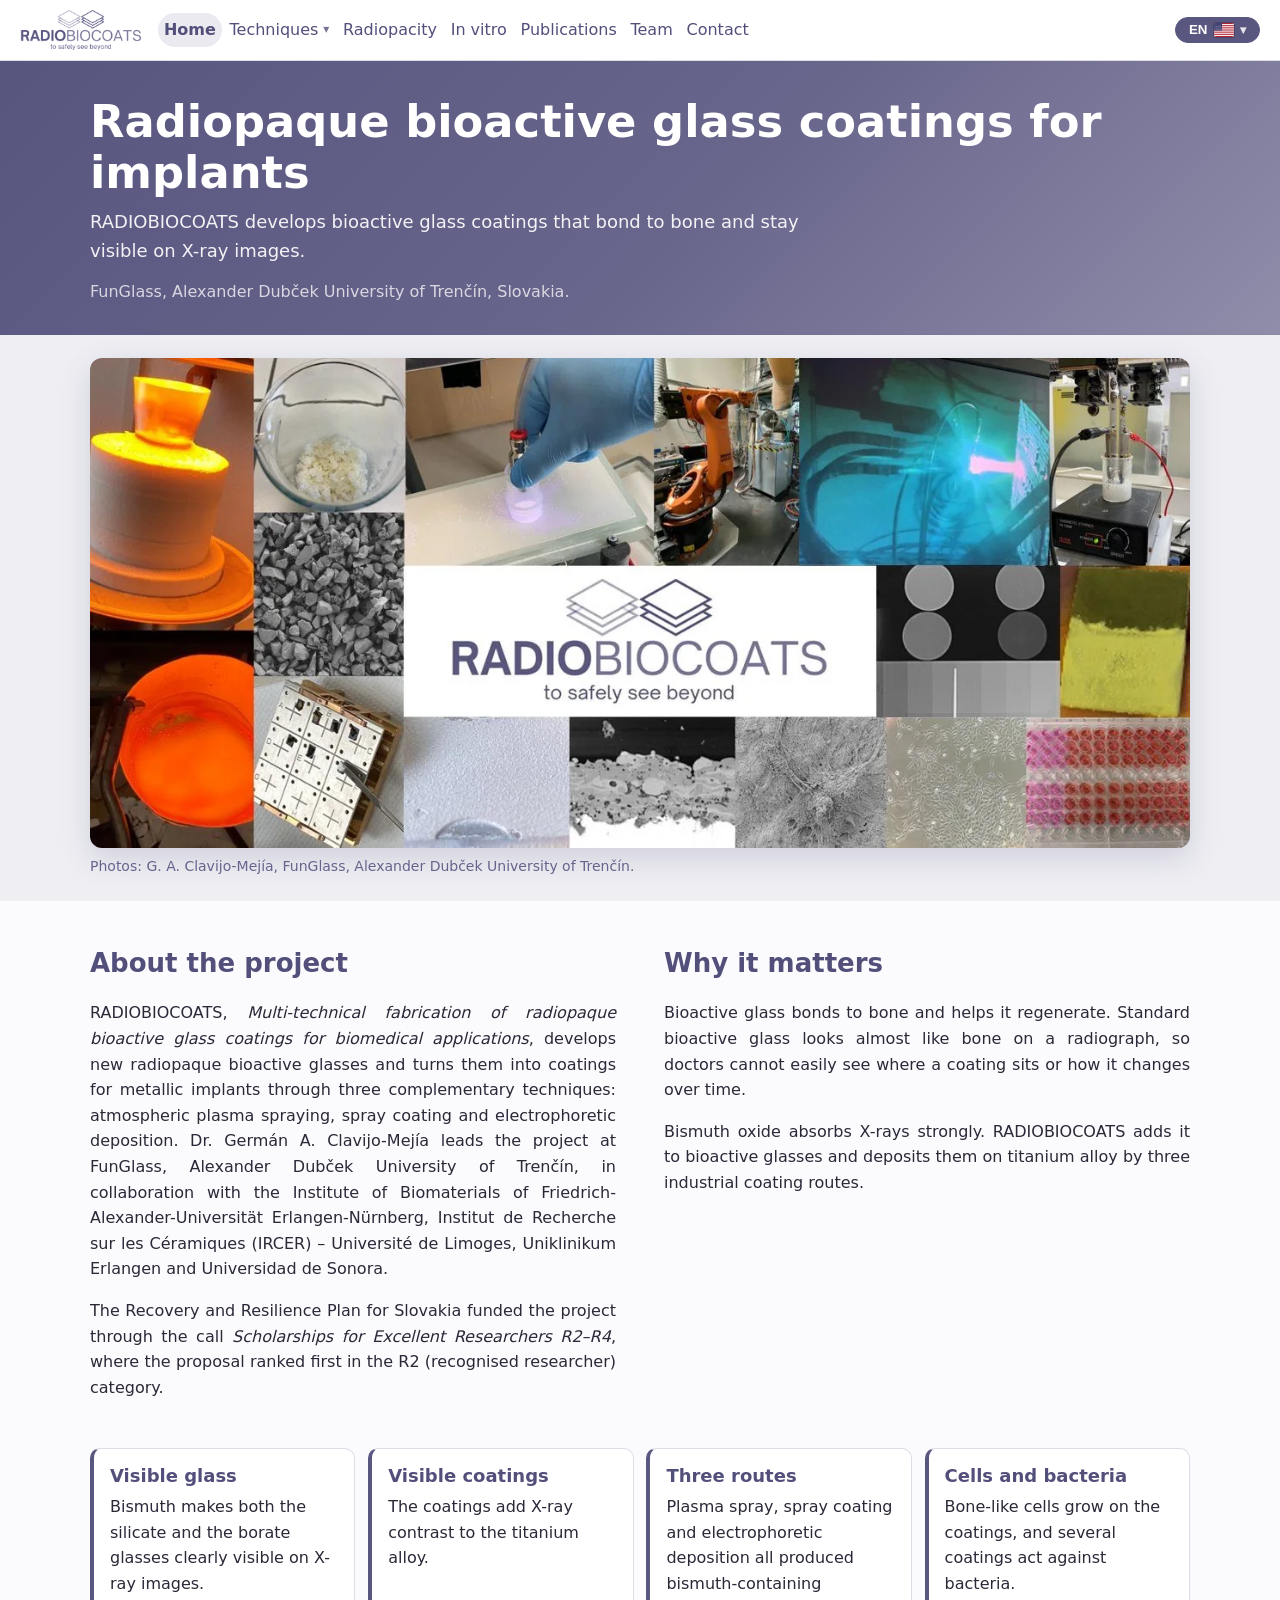
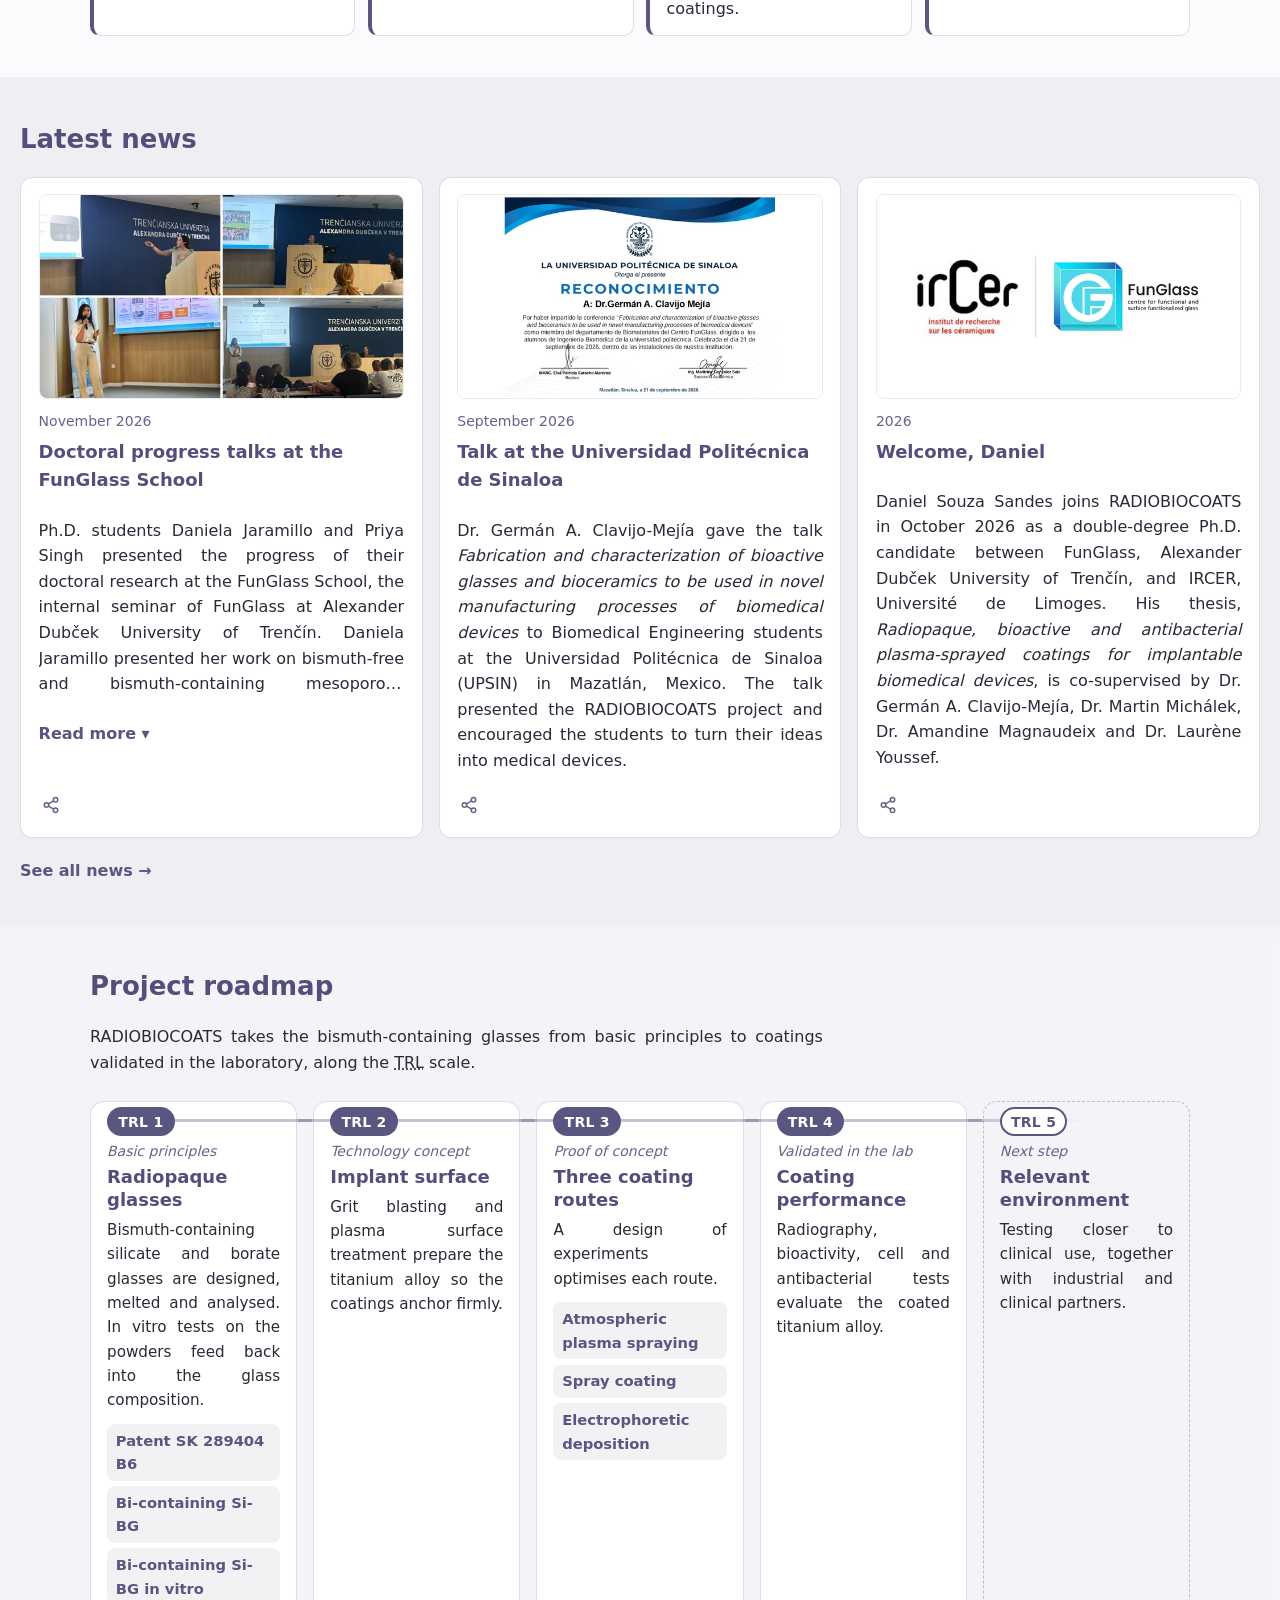
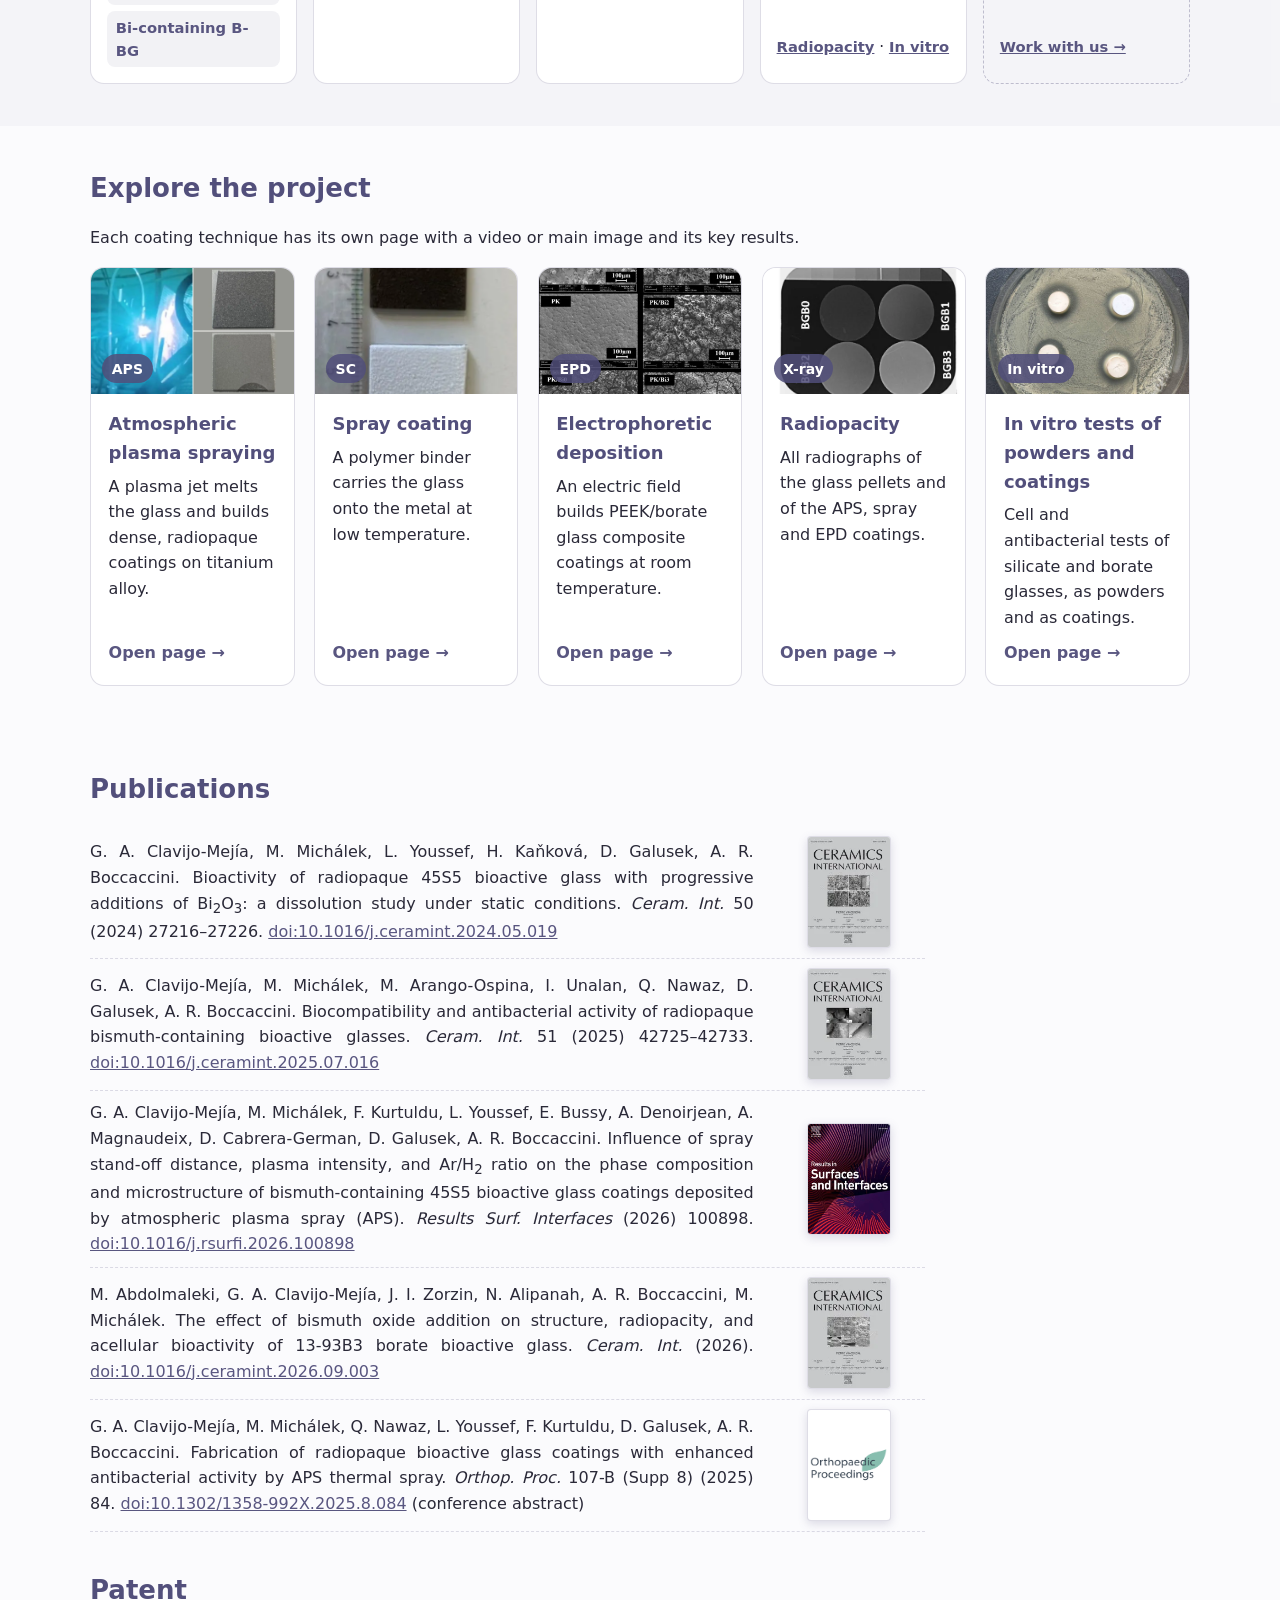
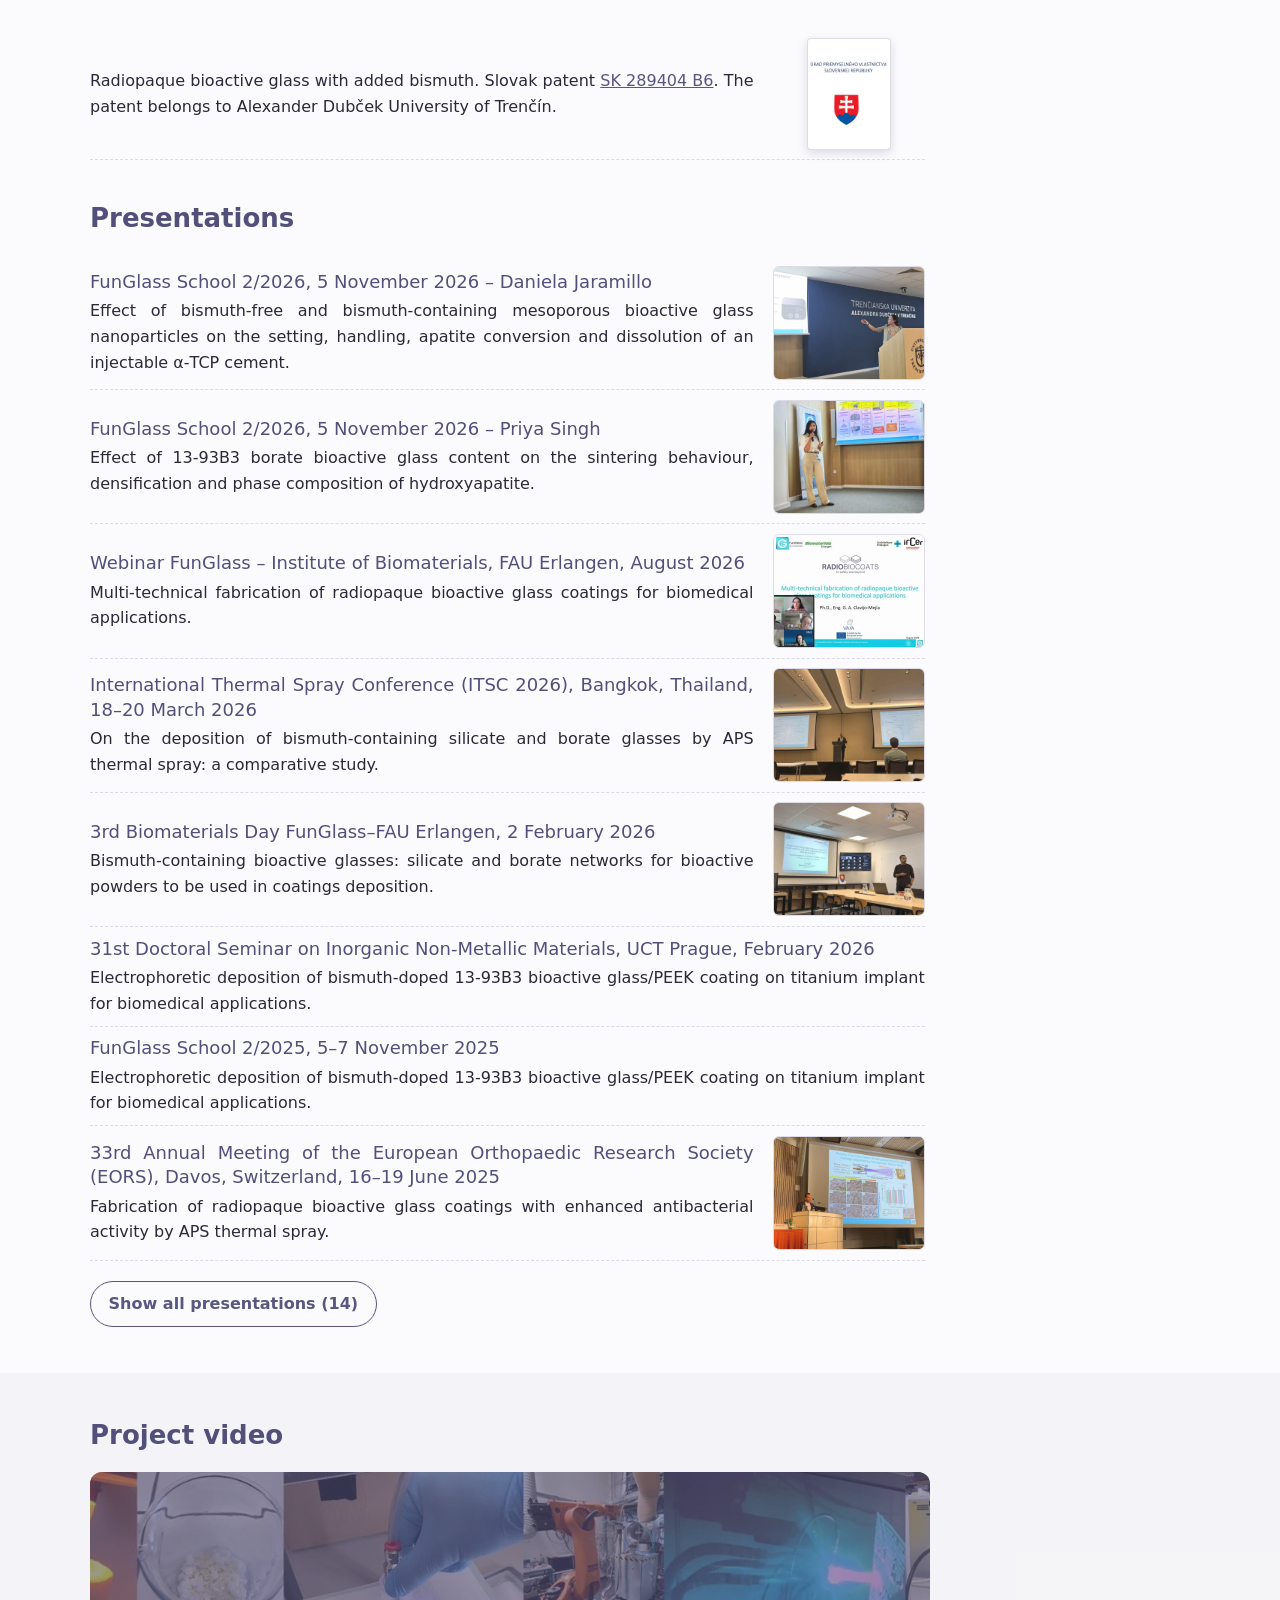
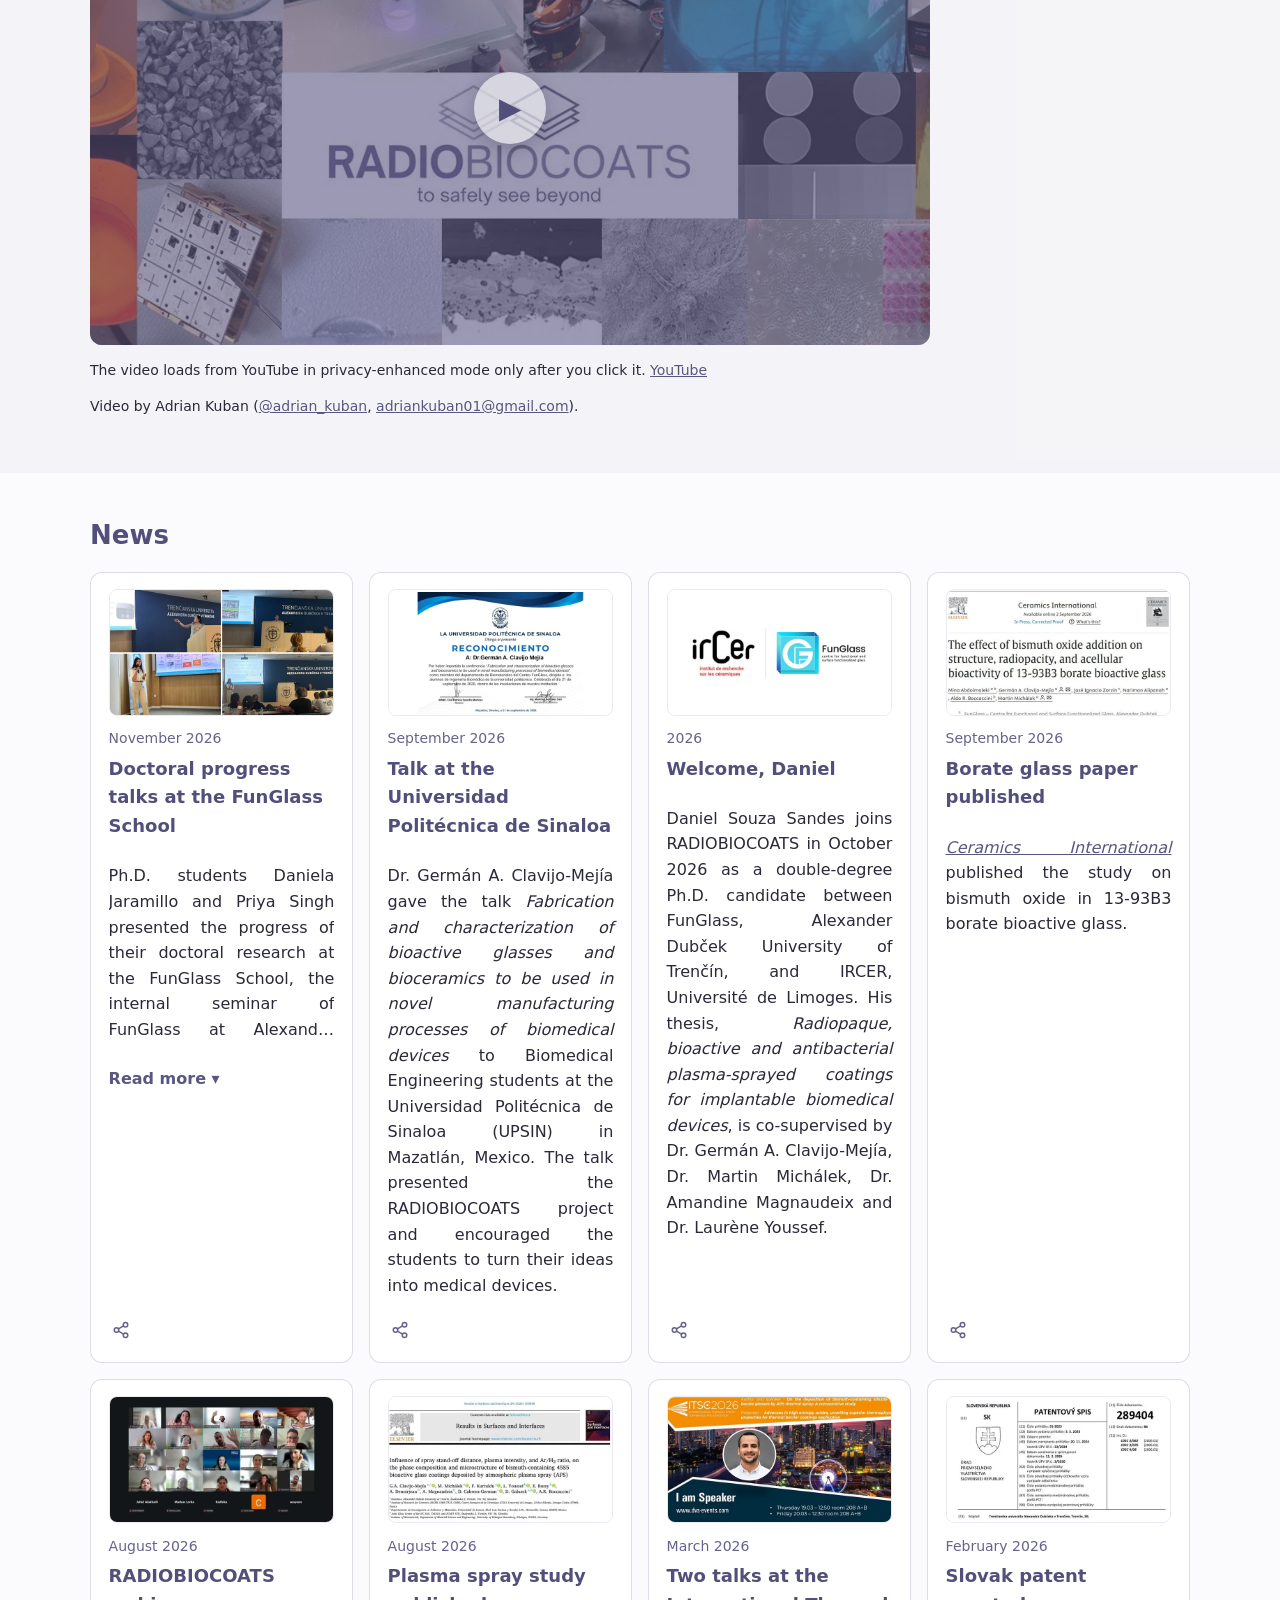
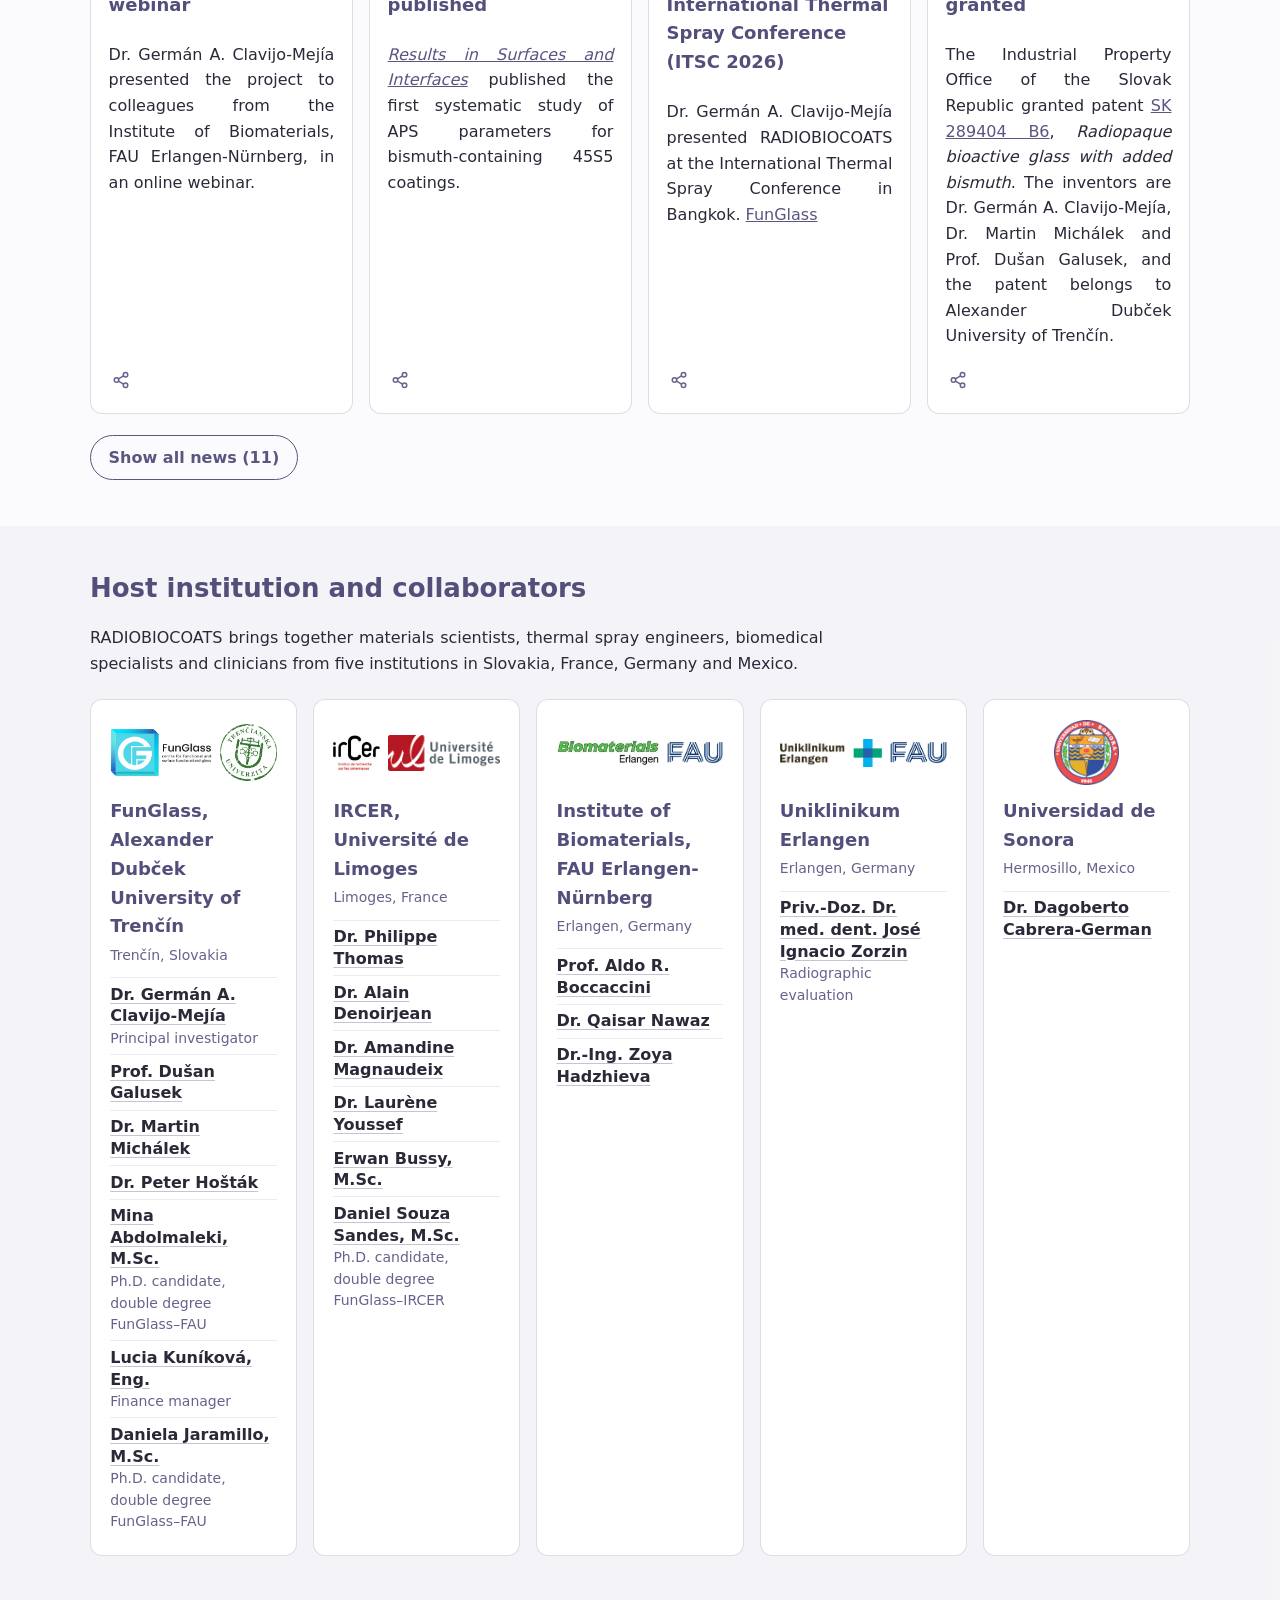
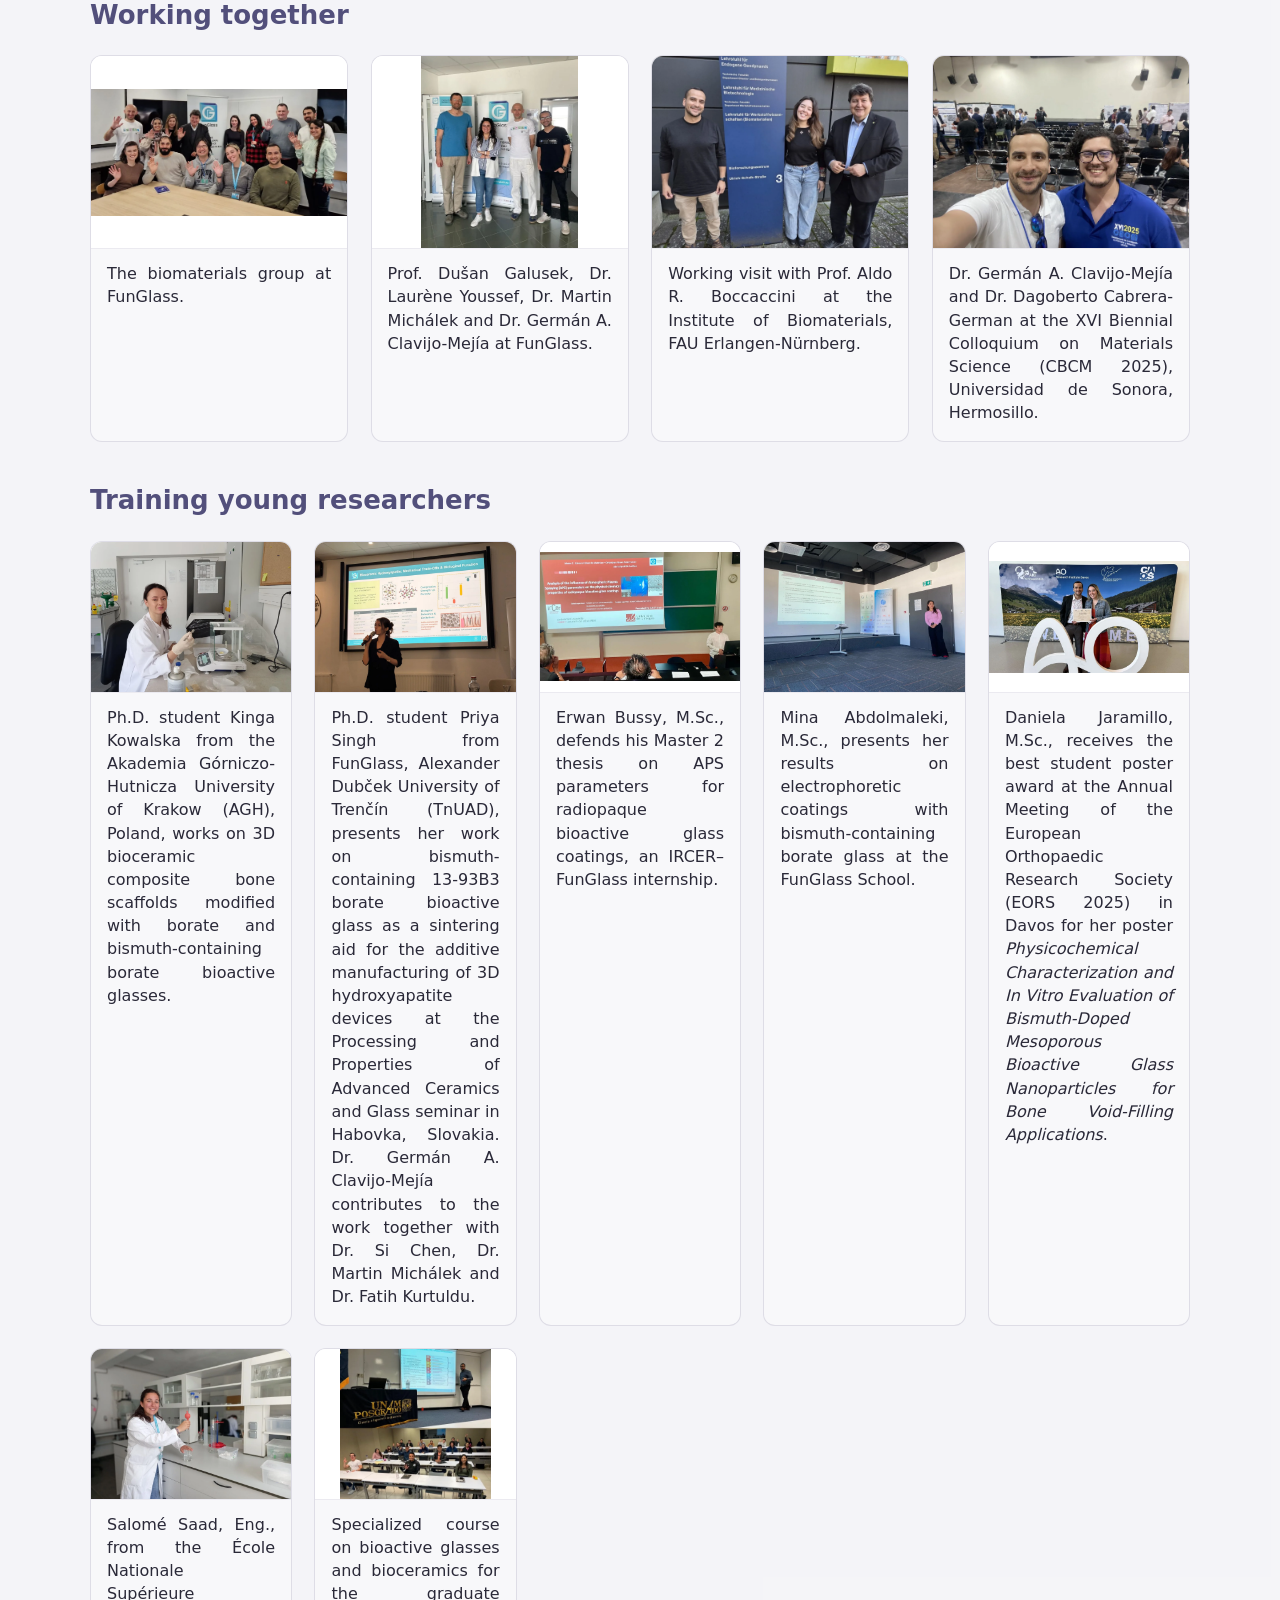
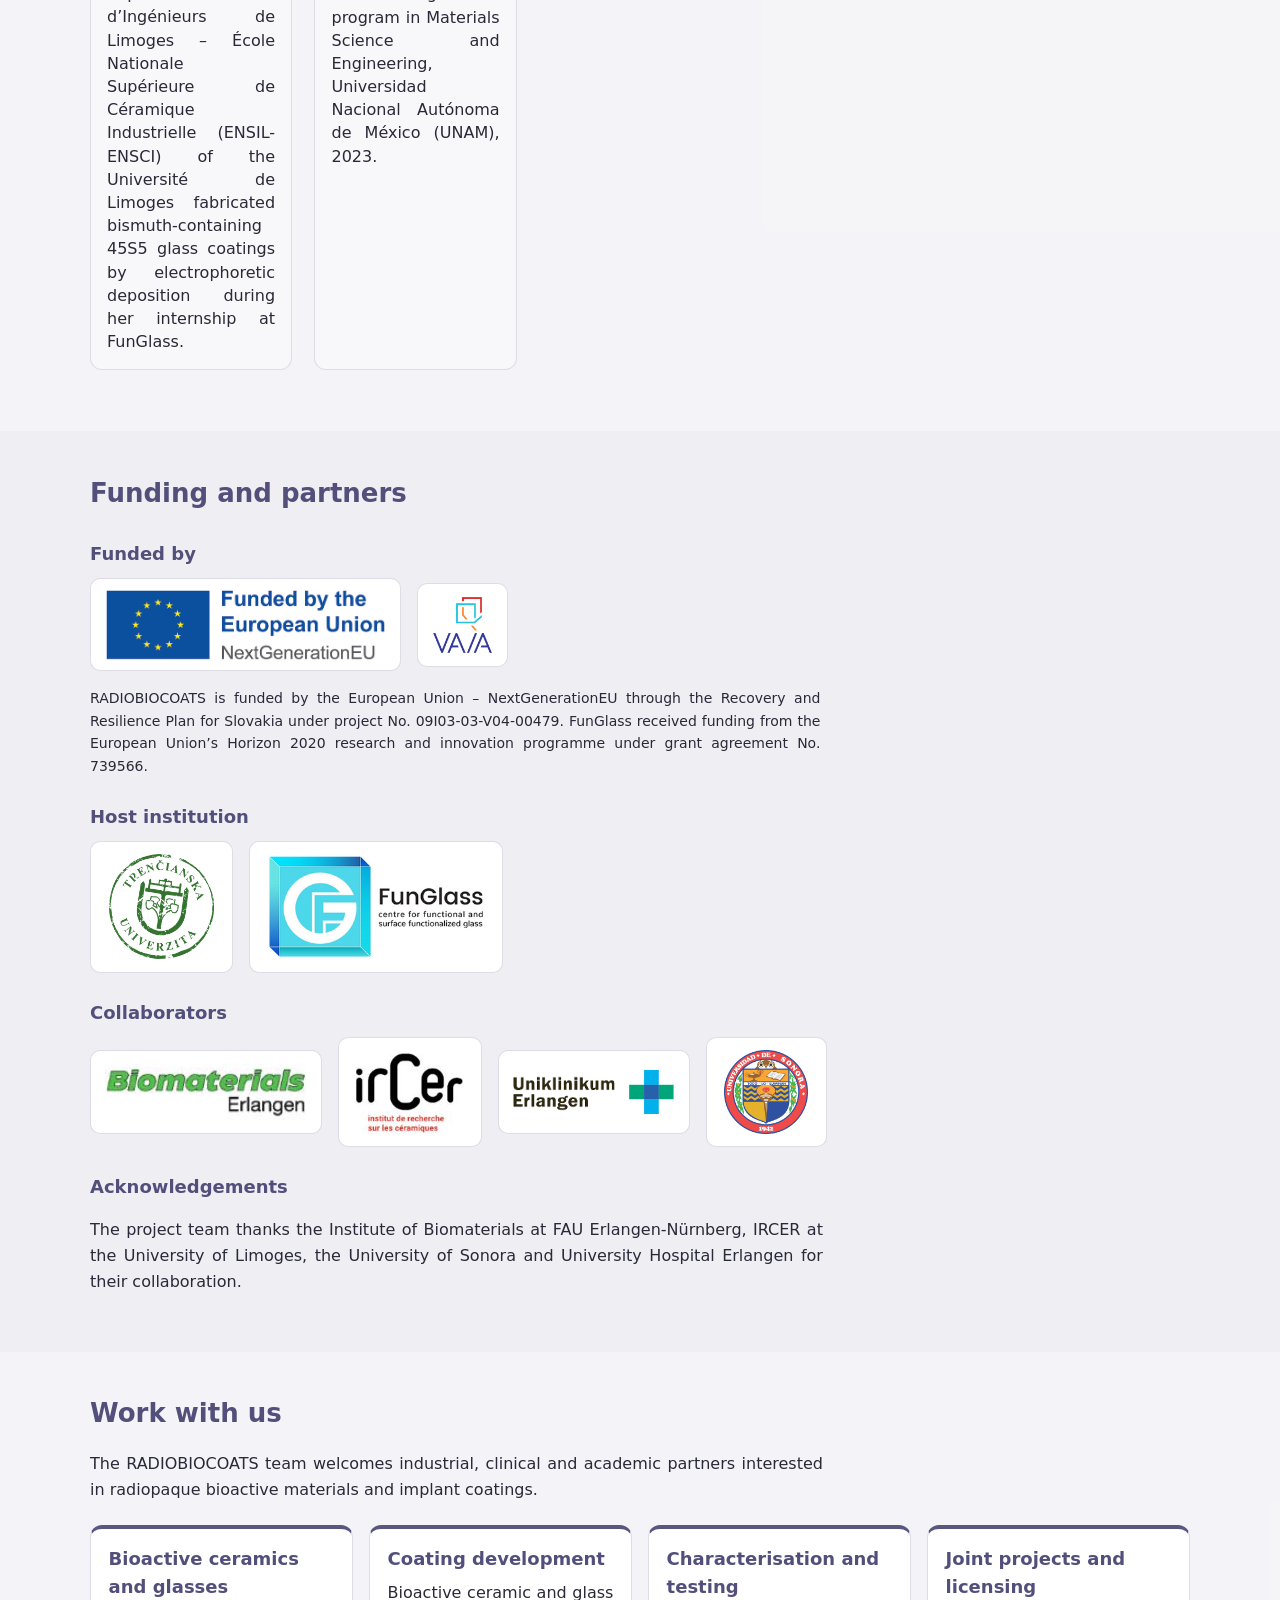
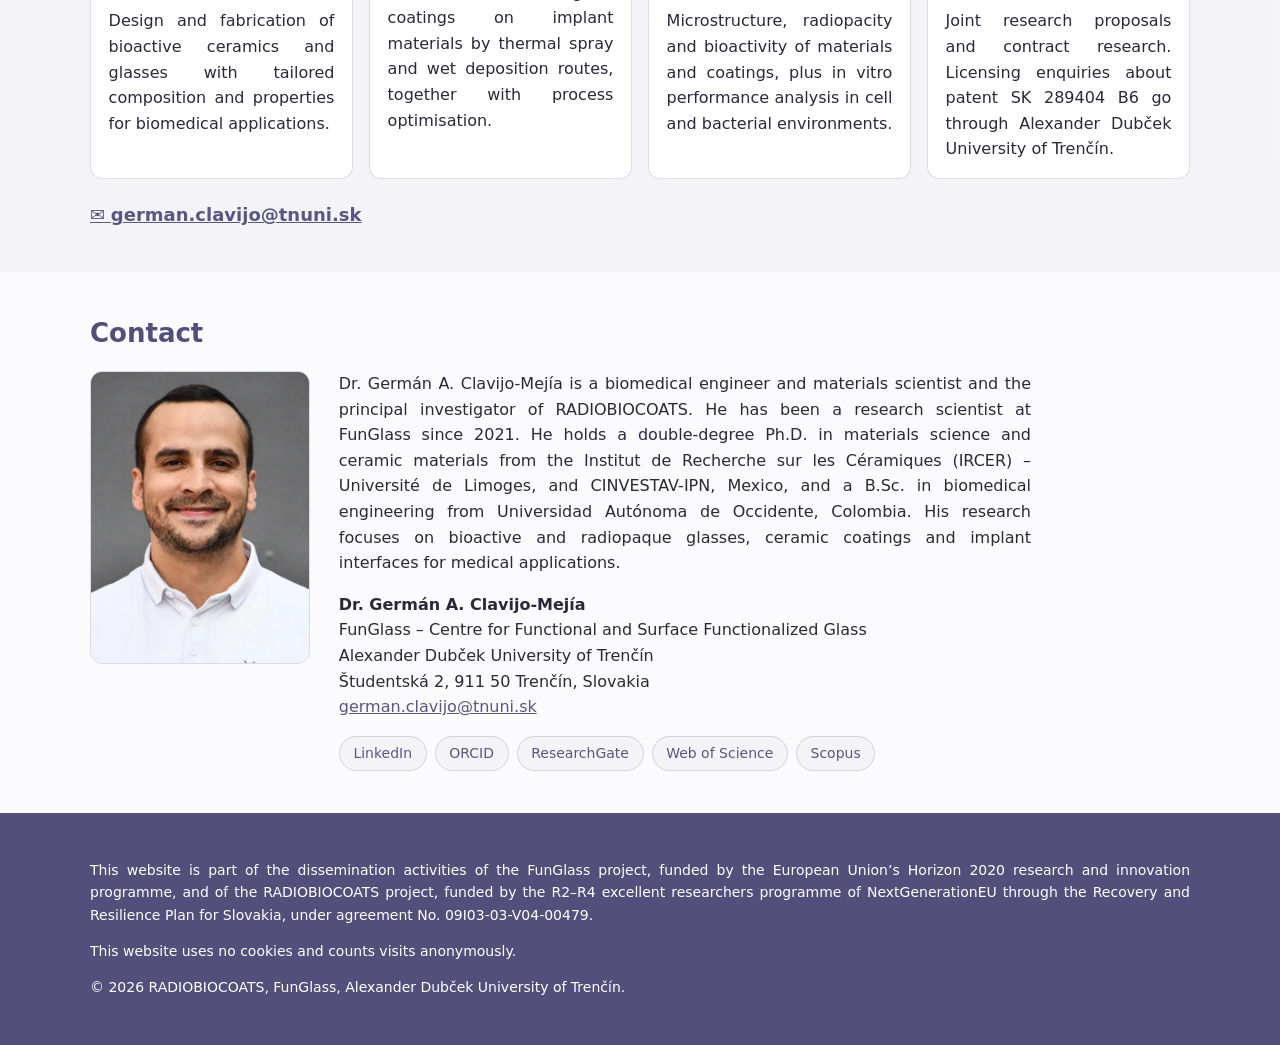
==== index.html @ 9bed7e50 "Roadmap TRL 1: links to patent and glass papers Co-Authored-By: Claude Opus 5.5 <noreply@anthropic.c" ====
<!doctype html>
<html lang="en">
<head>
<meta charset="utf-8">
<meta name="viewport" content="width=device-width, initial-scale=1">
<title>RADIOBIOCOATS – Radiopaque bioactive glass coatings</title>
<meta name="description" content="RADIOBIOCOATS develops radiopaque bioactive glass coatings for biomedical implants. FunGlass, Alexander Dubček University of Trenčín, 2024–2026.">
<meta name="google-site-verification" content="fdHHNPeHIwB7xtqD_wEKmiQIroU3bIgqOfH0UkTGSYA">
<link rel="canonical" href="https://www.radiobiocoats.com/">
<meta property="og:type" content="website">
<meta property="og:site_name" content="RADIOBIOCOATS">
<meta property="og:title" content="RADIOBIOCOATS – Radiopaque bioactive glass coatings">
<meta property="og:description" content="RADIOBIOCOATS develops radiopaque bioactive glass coatings for biomedical implants. FunGlass, Alexander Dubček University of Trenčín, 2024–2026.">
<meta property="og:url" content="https://www.radiobiocoats.com/">
<meta property="og:image" content="https://www.radiobiocoats.com/assets/img/og-image.jpg">
<meta property="og:image:width" content="1200">
<meta property="og:image:height" content="630">
<meta property="og:image:alt" content="Collage of RADIOBIOCOATS work: glass, coatings, radiographs and cell cultures.">
<meta name="twitter:card" content="summary_large_image">
<link rel="icon" href="assets/img/logo-mark.png">
<link rel="stylesheet" href="style.css?v=4.11">
</head>
<body>
<header class="top"><div class="wrap">
<a class="brand" href="index.html"><img width="696" height="240" src="assets/img/logo.webp" alt="RADIOBIOCOATS – to safely see beyond"></a>
<nav aria-label="Main" id="mainNav"><a href="index.html" aria-current="page"><span class="en">Home</span><span class="de">Startseite</span><span class="sk">Domov</span><span class="fr">Accueil</span><span class="es">Inicio</span></a><div class="navgroup"><button type="button" class="navgroup-btn" aria-expanded="false" aria-controls="navTech"><span class="en">Techniques</span><span class="de">Verfahren</span><span class="sk">Techniky</span><span class="fr">Techniques</span><span class="es">Técnicas</span><span class="caret" aria-hidden="true">▾</span></button><div class="navsub" id="navTech"><a href="aps.html"><span class="en">Atmospheric plasma spraying</span><span class="de">Atmosphärisches Plasmaspritzen</span><span class="sk">Atmosférické plazmové striekanie</span><span class="fr">Projection plasma atmosphérique</span><span class="es">Proyección por plasma atmosférico</span></a><a href="sc.html"><span class="en">Spray coating</span><span class="de">Spray Coating</span><span class="sk">Spray coating</span><span class="fr">Spray coating</span><span class="es">Spray coating</span></a><a href="epd.html"><span class="en">Electrophoretic deposition</span><span class="de">Elektrophoretische Abscheidung</span><span class="sk">Elektroforetická depozícia</span><span class="fr">Dépôt électrophorétique</span><span class="es">Deposición electroforética</span></a></div></div><a href="radiopacity.html"><span class="en">Radiopacity</span><span class="de">Röntgenopazität</span><span class="sk">Rádioopacita</span><span class="fr">Radio-opacité</span><span class="es">Radiopacidad</span></a><a href="invitro.html"><span class="en">In vitro</span><span class="de">In vitro</span><span class="sk">In vitro</span><span class="fr">In vitro</span><span class="es">In vitro</span></a><a href="index.html#publications"><span class="en">Publications</span><span class="de">Publikationen</span><span class="sk">Publikácie</span><span class="fr">Publications</span><span class="es">Publicaciones</span></a><a href="index.html#collaborators"><span class="en">Team</span><span class="de">Team</span><span class="sk">Tím</span><span class="fr">Équipe</span><span class="es">Equipo</span></a><a href="index.html#contact"><span class="en">Contact</span><span class="de">Kontakt</span><span class="sk">Kontakt</span><span class="fr">Contact</span><span class="es">Contacto</span></a></nav>
<div class="langsel"><button id="langBtn" type="button" aria-haspopup="true" aria-expanded="false" aria-label="Language"><span class="code">EN</span><img src="assets/img/flags/us.svg" alt="" width="20" height="14"><span class="caret" aria-hidden="true">▾</span></button><ul class="langmenu" role="menu" hidden><li><button type="button" role="menuitemradio" data-lang="en"><span class="code">EN</span><img src="assets/img/flags/us.svg" alt="" width="20" height="14"><span class="lname">English</span></button></li><li><button type="button" role="menuitemradio" data-lang="de"><span class="code">DE</span><img src="assets/img/flags/de.svg" alt="" width="20" height="14"><span class="lname">Deutsch</span></button></li><li><button type="button" role="menuitemradio" data-lang="sk"><span class="code">SK</span><img src="assets/img/flags/sk.svg" alt="" width="20" height="14"><span class="lname">Slovenčina</span></button></li><li><button type="button" role="menuitemradio" data-lang="fr"><span class="code">FR</span><img src="assets/img/flags/fr.svg" alt="" width="20" height="14"><span class="lname">Français</span></button></li><li><button type="button" role="menuitemradio" data-lang="es"><span class="code">ES</span><img src="assets/img/flags/es.svg" alt="" width="20" height="14"><span class="lname">Español</span></button></li></ul></div><button class="navbtn" id="navBtn" type="button" aria-expanded="false" aria-controls="mainNav"><span class="bars" aria-hidden="true"></span><span class="en">Menu</span><span class="de">Menü</span><span class="sk">Menu</span><span class="fr">Menu</span><span class="es">Menú</span></button>
</div></header>
<main>
<div class="band"><div class="wrap">
<h1><span class="en">Radiopaque bioactive glass coatings for implants</span><span class="de">Röntgenopake bioaktive Glasbeschichtungen für Implantate</span><span class="sk">Rádioopakné bioaktívne sklenené povlaky pre implantáty</span><span class="fr">Revêtements de verre bioactif radio-opaque pour implants</span><span class="es">Recubrimientos de vidrio bioactivo radiopaco para implantes</span></h1>
<p class="lead"><span class="en">RADIOBIOCOATS develops bioactive glass coatings that bond to bone and stay visible on X-ray images.</span><span class="de">RADIOBIOCOATS entwickelt bioaktive Glasbeschichtungen, die sich mit dem Knochen verbinden und auf Röntgenbildern sichtbar bleiben.</span><span class="sk">RADIOBIOCOATS vyvíja bioaktívne sklenené povlaky, ktoré sa spájajú s kosťou a zostávajú viditeľné na röntgenových snímkach.</span><span class="fr">RADIOBIOCOATS développe des revêtements de verre bioactif qui se lient à l’os et restent visibles sur les images radiographiques.</span><span class="es">RADIOBIOCOATS desarrolla recubrimientos de vidrio bioactivo que se unen al hueso y siguen siendo visibles en las radiografías.</span></p>
<p class="meta"><span class="en">FunGlass, Alexander Dubček University of Trenčín, Slovakia.</span><span class="de">FunGlass, Alexander-Dubček-Universität Trenčín, Slowakei.</span><span class="sk">FunGlass, Trenčianska univerzita Alexandra Dubčeka v Trenčíne, Slovensko.</span><span class="fr">FunGlass, Université Alexander Dubček de Trenčín, Slovaquie.</span><span class="es">FunGlass, Universidad Alexander Dubček de Trenčín, Eslovaquia.</span></p>
</div></div>
<div class="hero-img"><div class="wrap"><img src="assets/img/hero.webp" width="1280" height="570" alt="Collage of RADIOBIOCOATS work: glass melting, powders, plasma spraying with a robot, radiographs of glass pellets, coated samples, electron micrographs and cell-culture plates.">
<span class="credit"><span class="en">Photos: G. A. Clavijo-Mejía, FunGlass, Alexander Dubček University of Trenčín.</span><span class="de">Fotos: G. A. Clavijo-Mejía, FunGlass, Alexander-Dubček-Universität Trenčín.</span><span class="sk">Fotografie: G. A. Clavijo-Mejía, FunGlass, Trenčianska univerzita Alexandra Dubčeka v Trenčíne.</span><span class="fr">Photos : G. A. Clavijo-Mejía, FunGlass, Université Alexander Dubček de Trenčín.</span><span class="es">Fotos: G. A. Clavijo-Mejía, FunGlass, Universidad Alexander Dubček de Trenčín.</span></span></div></div>
<section class="" id="about"><div class="wrap"><div class="intro-grid"><div class="intro-col"><h2><span class="en">About the project</span><span class="de">Über das Projekt</span><span class="sk">O projekte</span><span class="fr">À propos du projet</span><span class="es">Sobre el proyecto</span></h2><div class="prose"><p><span class="en">RADIOBIOCOATS, <i>Multi-technical fabrication of radiopaque bioactive glass coatings for biomedical applications</i>, develops new radiopaque bioactive glasses and turns them into coatings for metallic implants through three complementary techniques: atmospheric plasma spraying, spray coating and electrophoretic deposition. Dr. Germán A. Clavijo-Mejía leads the project at FunGlass, Alexander Dubček University of Trenčín, in collaboration with the Institute of Biomaterials of Friedrich-Alexander-Universität Erlangen-Nürnberg, Institut de Recherche sur les Céramiques (IRCER) – Université de Limoges, Uniklinikum Erlangen and Universidad de Sonora.</span><span class="de">RADIOBIOCOATS, <i>Multi-technical fabrication of radiopaque bioactive glass coatings for biomedical applications</i>, entwickelt neue röntgenopake bioaktive Gläser und verarbeitet sie mit drei sich ergänzenden Verfahren zu Beschichtungen für metallische Implantate: atmosphärisches Plasmaspritzen, Spray Coating und elektrophoretische Abscheidung. Dr. Germán A. Clavijo-Mejía leitet das Projekt am FunGlass der Alexander-Dubček-Universität Trenčín, in Zusammenarbeit mit dem Institut für Biomaterialien der Friedrich-Alexander-Universität Erlangen-Nürnberg, dem Institut de Recherche sur les Céramiques (IRCER) – Université de Limoges, dem Uniklinikum Erlangen und der Universidad de Sonora.</span><span class="sk">RADIOBIOCOATS, <i>Multi-technical fabrication of radiopaque bioactive glass coatings for biomedical applications</i>, vyvíja nové rádioopakné bioaktívne sklá a premieňa ich na povlaky pre kovové implantáty pomocou troch doplňujúcich sa techník: atmosférického plazmového striekania, spray coatingu a elektroforetickej depozície. Dr. Germán A. Clavijo-Mejía vedie projekt v centre FunGlass Trenčianskej univerzity Alexandra Dubčeka v Trenčíne v spolupráci s Inštitútom biomateriálov Friedrich-Alexander-Universität Erlangen-Nürnberg, Institut de Recherche sur les Céramiques (IRCER) – Université de Limoges, Uniklinikum Erlangen a Universidad de Sonora.</span><span class="fr">RADIOBIOCOATS, <i>Multi-technical fabrication of radiopaque bioactive glass coatings for biomedical applications</i>, développe de nouveaux verres bioactifs radio-opaques et les transforme en revêtements pour implants métalliques grâce à trois techniques complémentaires : la projection plasma atmosphérique, le spray coating et le dépôt électrophorétique. Le Dr Germán A. Clavijo-Mejía dirige le projet à FunGlass, Université Alexander Dubček de Trenčín, en collaboration avec l’Institut des biomatériaux de la Friedrich-Alexander-Universität Erlangen-Nürnberg, l’Institut de Recherche sur les Céramiques (IRCER) – Université de Limoges, l’Uniklinikum Erlangen et l’Universidad de Sonora.</span><span class="es">RADIOBIOCOATS, <i>Fabricación multitécnica de recubrimientos de vidrio bioactivo radiopaco para aplicaciones biomédicas</i>, desarrolla nuevos vidrios bioactivos radiopacos y los convierte en recubrimientos para implantes metálicos mediante tres técnicas complementarias: proyección por plasma atmosférico, spray coating y deposición electroforética. El Dr. Germán A. Clavijo-Mejía lidera el proyecto en FunGlass, Universidad Alexander Dubček de Trenčín, en colaboración con el Instituto de Biomateriales de la Friedrich-Alexander-Universität Erlangen-Núremberg, el Institut de Recherche sur les Céramiques (IRCER) – Universidad de Limoges, el Hospital Universitario de Erlangen y la Universidad de Sonora.</span></p><p><span class="en">The Recovery and Resilience Plan for Slovakia funded the project through the call <i>Scholarships for Excellent Researchers R2–R4</i>, where the proposal ranked first in the R2 (recognised researcher) category.</span><span class="de">Der Aufbauplan der Slowakei finanzierte das Projekt über die Ausschreibung <i>Stipendien für exzellente Forschende R2–R4</i>, in der der Antrag in der Kategorie R2 (anerkannte Forschende) den ersten Platz belegte.</span><span class="sk">Plán obnovy a odolnosti Slovenska financoval projekt prostredníctvom výzvy <i>Štipendiá pre excelentných výskumníkov R2–R4</i>, v ktorej sa návrh umiestnil na prvom mieste v kategórii R2 (uznávaný výskumník).</span><span class="fr">Le Plan de relance et de résilience de la Slovaquie a financé le projet dans le cadre de l’appel <i>Bourses pour chercheurs d’excellence R2–R4</i>, où la proposition s’est classée première dans la catégorie R2 (chercheur reconnu).</span><span class="es">El Plan de Recuperación y Resiliencia de Eslovaquia financió el proyecto a través de la convocatoria <i>Becas para investigadores excelentes R2–R4</i>, en la que la propuesta quedó en primer lugar en la categoría R2 (investigador reconocido).</span></p></div></div><div class="intro-col" id="why"><h2><span class="en">Why it matters</span><span class="de">Warum es wichtig ist</span><span class="sk">Prečo na tom záleží</span><span class="fr">Pourquoi c’est important</span><span class="es">Por qué importa</span></h2><div class="prose"><p><span class="en">Bioactive glass bonds to bone and helps it regenerate. Standard bioactive glass looks almost like bone on a radiograph, so doctors cannot easily see where a coating sits or how it changes over time.</span><span class="de">Bioaktives Glas verbindet sich mit dem Knochen und hilft ihm, sich zu regenerieren. Herkömmliches bioaktives Glas sieht auf dem Röntgenbild fast wie Knochen aus, sodass Ärztinnen und Ärzte kaum erkennen können, wo eine Beschichtung liegt und wie sie sich im Lauf der Zeit verändert.</span><span class="sk">Bioaktívne sklo sa spája s kosťou a pomáha jej regenerovať. Bežné bioaktívne sklo vyzerá na röntgenovej snímke takmer ako kosť, takže lekári ťažko rozoznajú, kde sa povlak nachádza a ako sa časom mení.</span><span class="fr">Le verre bioactif se lie à l’os et l’aide à se régénérer. Sur une radiographie, le verre bioactif standard ressemble presque à l’os : les médecins ont du mal à voir où se trouve un revêtement et comment il évolue dans le temps.</span><span class="es">El vidrio bioactivo se une al hueso y ayuda a regenerarlo. El vidrio bioactivo convencional se ve casi igual que el hueso en una radiografía, así que es difícil saber dónde está un recubrimiento o cómo cambia con el tiempo.</span></p><p><span class="en">Bismuth oxide absorbs X-rays strongly. RADIOBIOCOATS adds it to bioactive glasses and deposits them on titanium alloy by three industrial coating routes.</span><span class="de">Bismutoxid absorbiert Röntgenstrahlen stark. RADIOBIOCOATS fügt es bioaktiven Gläsern hinzu und scheidet diese mit drei industriellen Beschichtungsverfahren auf Titanlegierung ab.</span><span class="sk">Oxid bizmutitý silno absorbuje röntgenové žiarenie. RADIOBIOCOATS ho pridáva do bioaktívnych skiel a nanáša ich na titánovú zliatinu tromi priemyselnými technikami povlakovania.</span><span class="fr">L’oxyde de bismuth absorbe fortement les rayons X. RADIOBIOCOATS l’ajoute à des verres bioactifs et les dépose sur alliage de titane par trois procédés de revêtement industriels.</span><span class="es">El óxido de bismuto absorbe con fuerza los rayos X. RADIOBIOCOATS lo incorpora a vidrios bioactivos y los deposita sobre aleación de titanio mediante tres vías de recubrimiento industriales.</span></p></div></div></div><ul class="points points-row"><li><strong><span class="en">Visible glass</span><span class="de">Sichtbares Glas</span><span class="sk">Viditeľné sklo</span><span class="fr">Verre visible</span><span class="es">Vidrio visible</span></strong><span class="en">Bismuth makes both the silicate and the borate glasses clearly visible on X-ray images.</span><span class="de">Bismut macht sowohl das Silikat- als auch das Boratglas auf Röntgenbildern deutlich sichtbar.</span><span class="sk">Bizmut robí silikátové aj borátové sklo na röntgenových snímkach jasne viditeľným.</span><span class="fr">Le bismuth rend les verres silicate et borate clairement visibles sur les images radiographiques.</span><span class="es">El bismuto hace que los vidrios de silicato y de borato se vean con claridad en las radiografías.</span></li><li><strong><span class="en">Visible coatings</span><span class="de">Sichtbare Beschichtungen</span><span class="sk">Viditeľné povlaky</span><span class="fr">Revêtements visibles</span><span class="es">Recubrimientos visibles</span></strong><span class="en">The coatings add X-ray contrast to the titanium alloy.</span><span class="de">Die Beschichtungen erhöhen den Röntgenkontrast der Titanlegierung.</span><span class="sk">Povlaky zvyšujú röntgenový kontrast titánovej zliatiny.</span><span class="fr">Les revêtements ajoutent du contraste radiographique à l’alliage de titane.</span><span class="es">Los recubrimientos añaden contraste de rayos X a la aleación de titanio.</span></li><li><strong><span class="en">Three routes</span><span class="de">Drei Verfahren</span><span class="sk">Tri techniky</span><span class="fr">Trois procédés</span><span class="es">Tres vías</span></strong><span class="en">Plasma spray, spray coating and electrophoretic deposition all produced bismuth-containing coatings.</span><span class="de">Plasmaspritzen, Spray Coating und elektrophoretische Abscheidung lieferten alle bismuthaltige Beschichtungen.</span><span class="sk">Plazmové striekanie, spray coating aj elektroforetická depozícia vytvorili povlaky s obsahom bizmutu.</span><span class="fr">La projection plasma, le spray coating et le dépôt électrophorétique ont tous produit des revêtements contenant du bismuth.</span><span class="es">La proyección por plasma, el spray coating y la deposición electroforética produjeron recubrimientos con bismuto.</span></li><li><strong><span class="en">Cells and bacteria</span><span class="de">Zellen und Bakterien</span><span class="sk">Bunky a baktérie</span><span class="fr">Cellules et bactéries</span><span class="es">Células y bacterias</span></strong><span class="en">Bone-like cells grow on the coatings, and several coatings act against bacteria.</span><span class="de">Knochenähnliche Zellen wachsen auf den Beschichtungen, und mehrere Beschichtungen wirken gegen Bakterien.</span><span class="sk">Na povlakoch rastú bunky podobné kostným a viaceré povlaky pôsobia proti baktériám.</span><span class="fr">Des cellules de type osseux se développent sur les revêtements, et plusieurs revêtements agissent contre les bactéries.</span><span class="es">Las células de tipo óseo crecen sobre los recubrimientos, y varios recubrimientos actúan frente a las bacterias.</span></li></ul></div></section>
<section class="tint2" id="latest"><div class="wrap"><h2><span class="en">Latest news</span><span class="de">Neueste Meldungen</span><span class="sk">Najnovšie správy</span><span class="fr">Dernières actualités</span><span class="es">Últimas noticias</span></h2><div class="news latest-news" id="latestNews"></div><p class="more-news"><a href="#news"><span class="en">See all news →</span><span class="de">Alle Neuigkeiten →</span><span class="sk">Všetky novinky →</span><span class="fr">Toutes les actualités →</span><span class="es">Ver todas las noticias →</span></a></p></div></section>
<section class="tint" id="roadmap"><div class="wrap"><h2><span class="en">Project roadmap</span><span class="de">Projektfahrplan</span><span class="sk">Plán projektu</span><span class="fr">Feuille de route du projet</span><span class="es">Hoja de ruta del proyecto</span></h2><p class="prose"><span class="en">RADIOBIOCOATS takes the bismuth-containing glasses from basic principles to coatings validated in the laboratory, along the <abbr title="Technology readiness level">TRL</abbr> scale.</span><span class="de">RADIOBIOCOATS führt die bismuthaltigen Gläser entlang der <abbr title="Technology Readiness Level">TRL</abbr>-Skala von den Grundprinzipien bis zu im Labor validierten Beschichtungen.</span><span class="sk">RADIOBIOCOATS posúva sklá s obsahom bizmutu po stupnici <abbr title="Úroveň technologickej pripravenosti">TRL</abbr> od základných princípov po povlaky overené v laboratóriu.</span><span class="fr">RADIOBIOCOATS mène les verres contenant du bismuth des principes de base jusqu’à des revêtements validés en laboratoire, selon l’échelle <abbr title="Niveau de maturité technologique">TRL</abbr>.</span><span class="es">RADIOBIOCOATS lleva los vidrios con bismuto desde los principios básicos hasta recubrimientos validados en laboratorio, según la escala <abbr title="Nivel de madurez tecnológica">TRL</abbr>.</span></p><ol class="roadmap"><li class="rm-step"><span class="rm-trl">TRL 1</span><span class="rm-stage"><span class="en">Basic principles</span><span class="de">Grundprinzipien</span><span class="sk">Základné princípy</span><span class="fr">Principes de base</span><span class="es">Principios básicos</span></span><h3><span class="en">Radiopaque glasses</span><span class="de">Röntgenopake Gläser</span><span class="sk">Rádioopakné sklá</span><span class="fr">Verres radio-opaques</span><span class="es">Vidrios radiopacos</span></h3><p><span class="en">Bismuth-containing silicate and borate glasses are designed, melted and analysed. In vitro tests on the powders feed back into the glass composition.</span><span class="de">Bismuthaltige Silikat- und Boratgläser werden entworfen, geschmolzen und analysiert. In-vitro-Tests an den Pulvern fließen in die Glaszusammensetzung zurück.</span><span class="sk">Silikátové a borátové sklá s obsahom bizmutu sa navrhujú, tavia a analyzujú. Výsledky testov in vitro na práškoch sa spätne premietajú do zloženia skla.</span><span class="fr">Des verres silicate et borate contenant du bismuth sont conçus, fondus et analysés. Les tests in vitro sur les poudres orientent la composition du verre.</span><span class="es">Se diseñan, funden y analizan vidrios de silicato y de borato con bismuto. Los ensayos in vitro de los polvos orientan la composición del vidrio.</span></p><ul class="rm-links"><li><a href="https://www.researchgate.net/publication/389164726_Radiopaque_bioactive_glass_with_added_bismuth_-_Radioopacitne_bioaktivne_sklo_s_pridavkom_bizmutu" target="_blank" rel="noopener"><span class="en">Patent SK 289404 B6</span><span class="de">Patent SK 289404 B6</span><span class="sk">Patent SK 289404 B6</span><span class="fr">Brevet SK 289404 B6</span><span class="es">Patente SK 289404 B6</span></a></li><li><a href="https://www.researchgate.net/publication/380332275_Bioactivity_of_radiopaque_45S5_bioactive_glass_with_progressive_additions_of_Bi2O3_a_dissolution_study_under_static_conditions" target="_blank" rel="noopener">Bi-containing Si-BG</a></li><li><a href="https://www.researchgate.net/publication/393326125_Biocompatibility_and_antibacterial_activity_of_radiopaque_bismuth-containing_bioactive_glasses" target="_blank" rel="noopener">Bi-containing Si-BG in vitro</a></li><li><a href="https://www.researchgate.net/publication/413892969_The_Effect_of_Bismuth_Oxide_Addition_on_Structure_Radiopacity_and_Acellular_Bioactivity_of_13-93B3_Borate_Bioactive_Glass" target="_blank" rel="noopener">Bi-containing B-BG</a></li></ul></li><li class="rm-step"><span class="rm-trl">TRL 2</span><span class="rm-stage"><span class="en">Technology concept</span><span class="de">Technologiekonzept</span><span class="sk">Koncept technológie</span><span class="fr">Concept technologique</span><span class="es">Concepto tecnológico</span></span><h3><span class="en">Implant surface</span><span class="de">Implantatoberfläche</span><span class="sk">Povrch implantátu</span><span class="fr">Surface de l’implant</span><span class="es">Superficie del implante</span></h3><p><span class="en">Grit blasting and plasma surface treatment prepare the titanium alloy so the coatings anchor firmly.</span><span class="de">Strahlen und Plasma-Oberflächenbehandlung bereiten die Titanlegierung vor, damit die Beschichtungen fest haften.</span><span class="sk">Otryskanie a plazmová úprava povrchu pripravia titánovú zliatinu, aby povlaky pevne priľnuli.</span><span class="fr">Le sablage et le traitement de surface par plasma préparent l’alliage de titane pour que les revêtements adhèrent solidement.</span><span class="es">El granallado y el tratamiento superficial por plasma preparan la aleación de titanio para que los recubrimientos se anclen con firmeza.</span></p></li><li class="rm-step"><span class="rm-trl">TRL 3</span><span class="rm-stage"><span class="en">Proof of concept</span><span class="de">Machbarkeitsnachweis</span><span class="sk">Overenie konceptu</span><span class="fr">Preuve de concept</span><span class="es">Prueba de concepto</span></span><h3><span class="en">Three coating routes</span><span class="de">Drei Beschichtungsverfahren</span><span class="sk">Tri spôsoby povlakovania</span><span class="fr">Trois voies de revêtement</span><span class="es">Tres vías de recubrimiento</span></h3><p><span class="en">A design of experiments optimises each route.</span><span class="de">Eine statistische Versuchsplanung optimiert jedes Verfahren.</span><span class="sk">Každý postup optimalizuje plánovanie experimentov.</span><span class="fr">Un plan d’expériences optimise chaque voie.</span><span class="es">Un diseño de experimentos optimiza cada vía.</span></p><ul class="rm-links"><li><a href="aps.html"><span class="en">Atmospheric plasma spraying</span><span class="de">Atmosphärisches Plasmaspritzen</span><span class="sk">Atmosférické plazmové striekanie</span><span class="fr">Projection plasma atmosphérique</span><span class="es">Proyección por plasma atmosférico</span></a></li><li><a href="sc.html"><span class="en">Spray coating</span><span class="de">Spray Coating</span><span class="sk">Spray coating</span><span class="fr">Spray coating</span><span class="es">Spray coating</span></a></li><li><a href="epd.html"><span class="en">Electrophoretic deposition</span><span class="de">Elektrophoretische Abscheidung</span><span class="sk">Elektroforetická depozícia</span><span class="fr">Dépôt électrophorétique</span><span class="es">Deposición electroforética</span></a></li></ul></li><li class="rm-step"><span class="rm-trl">TRL 4</span><span class="rm-stage"><span class="en">Validated in the lab</span><span class="de">Im Labor validiert</span><span class="sk">Overené v laboratóriu</span><span class="fr">Validée en laboratoire</span><span class="es">Validada en laboratorio</span></span><h3><span class="en">Coating performance</span><span class="de">Leistung der Beschichtungen</span><span class="sk">Vlastnosti povlakov</span><span class="fr">Performance des revêtements</span><span class="es">Desempeño de los recubrimientos</span></h3><p><span class="en">Radiography, bioactivity, cell and antibacterial tests evaluate the coated titanium alloy.</span><span class="de">Röntgenaufnahmen sowie Bioaktivitäts-, Zell- und antibakterielle Tests bewerten die beschichtete Titanlegierung.</span><span class="sk">Röntgenové snímky a testy bioaktivity, buniek a antibakteriálnej aktivity hodnotia povlakovanú titánovú zliatinu.</span><span class="fr">Radiographies et tests de bioactivité, cellulaires et antibactériens évaluent l’alliage de titane revêtu.</span><span class="es">Radiografías y ensayos de bioactividad, celulares y antibacterianos evalúan la aleación de titanio recubierta.</span></p><p class="rm-more"><a href="radiopacity.html"><span class="en">Radiopacity</span><span class="de">Röntgenopazität</span><span class="sk">Rádioopacita</span><span class="fr">Radio-opacité</span><span class="es">Radiopacidad</span></a> · <a href="invitro.html">In vitro</a></p></li><li class="rm-step next"><span class="rm-trl">TRL 5</span><span class="rm-stage"><span class="en">Next step</span><span class="de">Nächster Schritt</span><span class="sk">Ďalší krok</span><span class="fr">Étape suivante</span><span class="es">Siguiente paso</span></span><h3><span class="en">Relevant environment</span><span class="de">Relevante Umgebung</span><span class="sk">Relevantné prostredie</span><span class="fr">Environnement représentatif</span><span class="es">Entorno relevante</span></h3><p><span class="en">Testing closer to clinical use, together with industrial and clinical partners.</span><span class="de">Tests unter klinikähnlicheren Bedingungen gemeinsam mit Partnern aus Industrie und Klinik.</span><span class="sk">Testovanie v podmienkach bližších klinickému použitiu spolu s priemyselnými a klinickými partnermi.</span><span class="fr">Des essais plus proches de l’usage clinique, avec des partenaires industriels et cliniques.</span><span class="es">Ensayos más cercanos al uso clínico, junto con socios industriales y clínicos.</span></p><p class="rm-more"><a href="#collaborate"><span class="en">Work with us →</span><span class="de">Zusammenarbeit →</span><span class="sk">Spolupráca →</span><span class="fr">Travailler avec nous →</span><span class="es">Colabore con nosotros →</span></a></p></li></ol></div></section>
<section class="" id="explore"><div class="wrap"><h2><span class="en">Explore the project</span><span class="de">Das Projekt entdecken</span><span class="sk">Preskúmajte projekt</span><span class="fr">Découvrir le projet</span><span class="es">Explora el proyecto</span></h2><p class="prose"><span class="en">Each coating technique has its own page with a video or main image and its key results.</span><span class="de">Jedes Beschichtungsverfahren hat eine eigene Seite mit einem Video oder Hauptbild und den wichtigsten Ergebnissen.</span><span class="sk">Každá technika povlakovania má vlastnú stránku s videom alebo hlavným obrázkom a kľúčovými výsledkami.</span><span class="fr">Chaque technique de revêtement a sa propre page, avec une vidéo ou une image principale et ses résultats clés.</span><span class="es">Cada técnica de recubrimiento tiene su propia página con un vídeo o una imagen principal y sus resultados clave.</span></p><div class="tiles"><a class="tile" href="aps.html"><div class="pic"><img width="960" height="600" src="assets/img/tile-aps.webp" alt="Plasma jet spraying glass and titanium plates before and after coating" loading="lazy"><span class="tag">APS</span></div>
<div class="txt"><h3><span class="en">Atmospheric plasma spraying</span><span class="de">Atmosphärisches Plasmaspritzen</span><span class="sk">Atmosférické plazmové striekanie</span><span class="fr">Projection plasma atmosphérique</span><span class="es">Proyección por plasma atmosférico</span></h3><p><span class="en">A plasma jet melts the glass and builds dense, radiopaque coatings on titanium alloy.</span><span class="de">Ein Plasmastrahl schmilzt das Glas und baut dichte, röntgenopake Beschichtungen auf Titanlegierung auf.</span><span class="sk">Plazmový prúd roztaví sklo a vytvára husté rádioopakné povlaky na titánovej zliatine.</span><span class="fr">Un jet de plasma fond le verre et forme des revêtements denses et radio-opaques sur alliage de titane.</span><span class="es">Un chorro de plasma funde el vidrio y forma recubrimientos densos y radiopacos sobre aleación de titanio.</span></p><span class="go"><span class="en">Open page →</span><span class="de">Seite öffnen →</span><span class="sk">Otvoriť stránku →</span><span class="fr">Ouvrir la page →</span><span class="es">Abrir página →</span></span></div></a><a class="tile" href="sc.html"><div class="pic"><img width="417" height="799" src="assets/img/sc-plates.webp" alt="Titanium plates coated by spray coating" loading="lazy"><span class="tag">SC</span></div>
<div class="txt"><h3><span class="en">Spray coating</span><span class="de">Spray Coating</span><span class="sk">Spray coating</span><span class="fr">Spray coating</span><span class="es">Spray coating</span></h3><p><span class="en">A polymer binder carries the glass onto the metal at low temperature.</span><span class="de">Ein Polymerbinder trägt das Glas bei niedriger Temperatur auf das Metall auf.</span><span class="sk">Polymérne spojivo nanáša sklo na kov pri nízkej teplote.</span><span class="fr">Un liant polymère dépose le verre sur le métal à basse température.</span><span class="es">Un aglutinante polimérico lleva el vidrio al metal a baja temperatura.</span></p><span class="go"><span class="en">Open page →</span><span class="de">Seite öffnen →</span><span class="sk">Otvoriť stránku →</span><span class="fr">Ouvrir la page →</span><span class="es">Abrir página →</span></span></div></a><a class="tile" href="epd.html"><div class="pic"><img width="706" height="799" src="assets/img/fig-epd-surface.webp" alt="Electron micrographs of PEEK and borate glass composite coatings" loading="lazy"><span class="tag">EPD</span></div>
<div class="txt"><h3><span class="en">Electrophoretic deposition</span><span class="de">Elektrophoretische Abscheidung</span><span class="sk">Elektroforetická depozícia</span><span class="fr">Dépôt électrophorétique</span><span class="es">Deposición electroforética</span></h3><p><span class="en">An electric field builds PEEK/borate glass composite coatings at room temperature.</span><span class="de">Ein elektrisches Feld baut bei Raumtemperatur PEEK/Boratglas-Verbundbeschichtungen auf.</span><span class="sk">Elektrické pole vytvára kompozitné povlaky PEEK/borátové sklo pri izbovej teplote.</span><span class="fr">Un champ électrique forme des revêtements composites PEEK/verre borate à température ambiante.</span><span class="es">Un campo eléctrico forma recubrimientos compuestos de PEEK y vidrio de borato a temperatura ambiente.</span></p><span class="go"><span class="en">Open page →</span><span class="de">Seite öffnen →</span><span class="sk">Otvoriť stránku →</span><span class="fr">Ouvrir la page →</span><span class="es">Abrir página →</span></span></div></a><a class="tile" href="radiopacity.html"><div class="pic"><img width="511" height="343" src="assets/img/rad-pellets-borate.webp" alt="Radiograph of borate glass pellets with increasing bismuth content" loading="lazy"><span class="tag">X-ray</span></div>
<div class="txt"><h3><span class="en">Radiopacity</span><span class="de">Röntgenopazität</span><span class="sk">Rádioopacita</span><span class="fr">Radio-opacité</span><span class="es">Radiopacidad</span></h3><p><span class="en">All radiographs of the glass pellets and of the APS, spray and EPD coatings.</span><span class="de">Alle Röntgenbilder der Glaspellets sowie der APS-, Spray- und EPD-Beschichtungen.</span><span class="sk">Všetky röntgenové snímky sklenených peliet a povlakov APS, spray a EPD.</span><span class="fr">Toutes les radiographies des pastilles de verre et des revêtements APS, spray et EPD.</span><span class="es">Todas las radiografías de las pastillas de vidrio y de los recubrimientos APS, spray y EPD.</span></p><span class="go"><span class="en">Open page →</span><span class="de">Seite öffnen →</span><span class="sk">Otvoriť stránku →</span><span class="fr">Ouvrir la page →</span><span class="es">Abrir página →</span></span></div></a><a class="tile" href="invitro.html"><div class="pic"><img width="900" height="1200" src="assets/img/powder-agar-1.jpg" alt="Glass pellets on an agar plate with bacteria" loading="lazy"><span class="tag">In vitro</span></div>
<div class="txt"><h3><span class="en">In vitro tests of powders and coatings</span><span class="de">In-vitro-Tests von Pulvern und Beschichtungen</span><span class="sk">Testy in vitro práškov a povlakov</span><span class="fr">Tests in vitro des poudres et des revêtements</span><span class="es">Ensayos in vitro de polvos y recubrimientos</span></h3><p><span class="en">Cell and antibacterial tests of silicate and borate glasses, as powders and as coatings.</span><span class="de">Zell- und antibakterielle Tests von Silikat- und Boratgläsern, als Pulver und als Beschichtungen.</span><span class="sk">Bunkové a antibakteriálne testy silikátových a borátových skiel vo forme práškov aj povlakov.</span><span class="fr">Tests cellulaires et antibactériens des verres silicate et borate, sous forme de poudres et de revêtements.</span><span class="es">Ensayos celulares y antibacterianos de vidrios de silicato y de borato, como polvo y como recubrimiento.</span></p><span class="go"><span class="en">Open page →</span><span class="de">Seite öffnen →</span><span class="sk">Otvoriť stránku →</span><span class="fr">Ouvrir la page →</span><span class="es">Abrir página →</span></span></div></a></div></div></section>
<section class="" id="publications"><div class="wrap"><h2><span class="en">Publications</span><span class="de">Publikationen</span><span class="sk">Publikácie</span><span class="fr">Publications</span><span class="es">Publicaciones</span></h2><ol class="pubs">
<li><div class="pub-text">G. A. Clavijo-Mejía, M. Michálek, L. Youssef, H. Kaňková, D. Galusek, A. R. Boccaccini. Bioactivity of radiopaque 45S5 bioactive glass with progressive additions of Bi<sub>2</sub>O<sub>3</sub>: a dissolution study under static conditions. <i>Ceram. Int.</i> 50 (2024) 27216–27226. <a href="https://www.researchgate.net/publication/380332275_Bioactivity_of_radiopaque_45S5_bioactive_glass_with_progressive_additions_of_Bi2O3_a_dissolution_study_under_static_conditions" target="_blank" rel="noopener">doi:10.1016/j.ceramint.2024.05.019</a></div><a class="cover" href="https://www.researchgate.net/publication/380332275_Bioactivity_of_radiopaque_45S5_bioactive_glass_with_progressive_additions_of_Bi2O3_a_dissolution_study_under_static_conditions" target="_blank" rel="noopener" aria-hidden="true" tabindex="-1"><img width="150" height="200" src="assets/img/covers/ci-2024.webp" alt="" loading="lazy"></a></li>
<li><div class="pub-text">G. A. Clavijo-Mejía, M. Michálek, M. Arango-Ospina, I. Unalan, Q. Nawaz, D. Galusek, A. R. Boccaccini. Biocompatibility and antibacterial activity of radiopaque bismuth-containing bioactive glasses. <i>Ceram. Int.</i> 51 (2025) 42725–42733. <a href="https://www.researchgate.net/publication/393326125_Biocompatibility_and_antibacterial_activity_of_radiopaque_bismuth-containing_bioactive_glasses" target="_blank" rel="noopener">doi:10.1016/j.ceramint.2025.07.016</a></div><a class="cover" href="https://www.researchgate.net/publication/393326125_Biocompatibility_and_antibacterial_activity_of_radiopaque_bismuth-containing_bioactive_glasses" target="_blank" rel="noopener" aria-hidden="true" tabindex="-1"><img width="150" height="200" src="assets/img/covers/ci-2025.webp" alt="" loading="lazy"></a></li>
<li><div class="pub-text">G. A. Clavijo-Mejía, M. Michálek, F. Kurtuldu, L. Youssef, E. Bussy, A. Denoirjean, A. Magnaudeix, D. Cabrera-German, D. Galusek, A. R. Boccaccini. Influence of spray stand-off distance, plasma intensity, and Ar/H<sub>2</sub> ratio on the phase composition and microstructure of bismuth-containing 45S5 bioactive glass coatings deposited by atmospheric plasma spray (APS). <i>Results Surf. Interfaces</i> (2026) 100898. <a href="https://www.researchgate.net/publication/[base64]" target="_blank" rel="noopener">doi:10.1016/j.rsurfi.2026.100898</a></div><a class="cover" href="https://www.researchgate.net/publication/[base64]" target="_blank" rel="noopener" aria-hidden="true" tabindex="-1"><img width="300" height="400" src="assets/img/covers/results-surfaces-interfaces.webp" alt="" loading="lazy"></a></li>
<li><div class="pub-text">M. Abdolmaleki, G. A. Clavijo-Mejía, J. I. Zorzin, N. Alipanah, A. R. Boccaccini, M. Michálek. The effect of bismuth oxide addition on structure, radiopacity, and acellular bioactivity of 13-93B3 borate bioactive glass. <i>Ceram. Int.</i> (2026). <a href="https://www.researchgate.net/publication/413892969_The_Effect_of_Bismuth_Oxide_Addition_on_Structure_Radiopacity_and_Acellular_Bioactivity_of_13-93B3_Borate_Bioactive_Glass" target="_blank" rel="noopener">doi:10.1016/j.ceramint.2026.09.003</a></div><a class="cover" href="https://www.researchgate.net/publication/413892969_The_Effect_of_Bismuth_Oxide_Addition_on_Structure_Radiopacity_and_Acellular_Bioactivity_of_13-93B3_Borate_Bioactive_Glass" target="_blank" rel="noopener" aria-hidden="true" tabindex="-1"><img width="150" height="200" src="assets/img/covers/ci-2026.webp" alt="" loading="lazy"></a></li>
<li><div class="pub-text">G. A. Clavijo-Mejía, M. Michálek, Q. Nawaz, L. Youssef, F. Kurtuldu, D. Galusek, A. R. Boccaccini. Fabrication of radiopaque bioactive glass coatings with enhanced antibacterial activity by APS thermal spray. <i>Orthop. Proc.</i> 107-B (Supp 8) (2025) 84. <a href="https://www.researchgate.net/publication/395983699_FABRICATION_OF_RADIOPAQUE_BIOACTIVE_GLASS_COATINGS_WITH_ENHANCED_ANTIBACTERIAL_ACTIVITY_BY_APS_THERMAL_SPRAY" target="_blank" rel="noopener">doi:10.1302/1358-992X.2025.8.084</a> <span class="en">(conference abstract)</span><span class="de">(Konferenzbeitrag)</span><span class="sk">(konferenčný abstrakt)</span><span class="fr">(résumé de congrès)</span><span class="es">(resumen de congreso)</span></div><a class="cover cover-logo" href="https://www.researchgate.net/publication/395983699_FABRICATION_OF_RADIOPAQUE_BIOACTIVE_GLASS_COATINGS_WITH_ENHANCED_ANTIBACTERIAL_ACTIVITY_BY_APS_THERMAL_SPRAY" target="_blank" rel="noopener" aria-hidden="true" tabindex="-1"><img width="400" height="186" src="assets/img/covers/orthopaedic-proceedings.webp" alt="" loading="lazy"></a></li>
</ol><h3><span class="en">Patent</span><span class="de">Patent</span><span class="sk">Patent</span><span class="fr">Brevet</span><span class="es">Patente</span></h3><ol class="pubs pubs-patent"><li><div class="pub-text"><span class="en">Radiopaque bioactive glass with added bismuth. Slovak patent <a href="https://www.researchgate.net/publication/389164726_Radiopaque_bioactive_glass_with_added_bismuth_-_Radioopacitne_bioaktivne_sklo_s_pridavkom_bizmutu" target="_blank" rel="noopener">SK 289404 B6</a>. The patent belongs to Alexander Dubček University of Trenčín.</span><span class="de">Röntgenopakes bioaktives Glas mit Bismutzusatz. Slowakisches Patent <a href="https://www.researchgate.net/publication/389164726_Radiopaque_bioactive_glass_with_added_bismuth_-_Radioopacitne_bioaktivne_sklo_s_pridavkom_bizmutu" target="_blank" rel="noopener">SK 289404 B6</a>. Das Patent gehört der Alexander-Dubček-Universität Trenčín.</span><span class="sk">Rádioopakné bioaktívne sklo s prídavkom bizmutu. Slovenský patent <a href="https://www.researchgate.net/publication/389164726_Radiopaque_bioactive_glass_with_added_bismuth_-_Radioopacitne_bioaktivne_sklo_s_pridavkom_bizmutu" target="_blank" rel="noopener">SK 289404 B6</a>. Majiteľom patentu je Trenčianska univerzita Alexandra Dubčeka v Trenčíne.</span><span class="fr">Verre bioactif radio-opaque avec ajout de bismuth. Brevet slovaque <a href="https://www.researchgate.net/publication/389164726_Radiopaque_bioactive_glass_with_added_bismuth_-_Radioopacitne_bioaktivne_sklo_s_pridavkom_bizmutu" target="_blank" rel="noopener">SK 289404 B6</a>. Le brevet appartient à l’Université Alexander Dubček de Trenčín.</span><span class="es">Vidrio bioactivo radiopaco con adición de bismuto. Patente eslovaca <a href="https://www.researchgate.net/publication/389164726_Radiopaque_bioactive_glass_with_added_bismuth_-_Radioopacitne_bioaktivne_sklo_s_pridavkom_bizmutu" target="_blank" rel="noopener">SK 289404 B6</a>. La patente pertenece a la Universidad Alexander Dubček de Trenčín.</span></div><a class="cover cover-logo" href="https://www.researchgate.net/publication/389164726_Radiopaque_bioactive_glass_with_added_bismuth_-_Radioopacitne_bioaktivne_sklo_s_pridavkom_bizmutu" target="_blank" rel="noopener" aria-hidden="true" tabindex="-1"><img width="400" height="348" src="assets/img/covers/upv-sr.webp" alt="" loading="lazy"></a></li></ol><h3><span class="en">Presentations</span><span class="de">Vorträge</span><span class="sk">Prezentácie</span><span class="fr">Présentations</span><span class="es">Presentaciones</span></h3><ul class="talks" data-collapse="8" data-toggle="talksMore"><li class="has-thumb"><a class="tthumb" href="assets/img/talk-jaramillo-funglass-school-2026.webp"><img width="800" height="600" src="assets/img/talk-jaramillo-funglass-school-2026.webp" alt="Daniela Jaramillo presenting at the FunGlass School" loading="lazy"></a><div><span class="when">FunGlass School 2/2026, 5 November 2026 – Daniela Jaramillo</span>Effect of bismuth-free and bismuth-containing mesoporous bioactive glass nanoparticles on the setting, handling, apatite conversion and dissolution of an injectable α-TCP cement.</div></li>
<li class="has-thumb"><a class="tthumb" href="assets/img/talk-singh-funglass-school-2026.webp"><img width="800" height="600" src="assets/img/talk-singh-funglass-school-2026.webp" alt="Priya Singh presenting at the FunGlass School" loading="lazy"></a><div><span class="when">FunGlass School 2/2026, 5 November 2026 – Priya Singh</span>Effect of 13-93B3 borate bioactive glass content on the sintering behaviour, densification and phase composition of hydroxyapatite.</div></li>

<li class="has-thumb"><a class="tthumb" href="assets/img/talk-webinar-2026.webp"><img width="800" height="448" src="assets/img/talk-webinar-2026.webp" alt="RADIOBIOCOATS webinar title slide with participants" loading="lazy"></a><div><span class="when">Webinar FunGlass – Institute of Biomaterials, FAU Erlangen, August 2026</span>Multi-technical fabrication of radiopaque bioactive glass coatings for biomedical applications.</div></li>
<li class="has-thumb"><a class="tthumb" href="assets/img/talk-itsc-2026.webp"><img width="800" height="600" src="assets/img/talk-itsc-2026.webp" alt="Talk at ITSC 2026 in Bangkok" loading="lazy"></a><div><span class="when">International Thermal Spray Conference (ITSC 2026), Bangkok, Thailand, 18–20 March 2026</span>On the deposition of bismuth-containing silicate and borate glasses by APS thermal spray: a comparative study.</div></li>
<li class="has-thumb"><a class="tthumb" href="assets/img/talk-biomat-day-2026.webp"><img width="800" height="600" src="assets/img/talk-biomat-day-2026.webp" alt="Talk at the 3rd Biomaterials Day" loading="lazy"></a><div><span class="when">3rd Biomaterials Day FunGlass–FAU Erlangen, 2 February 2026</span>Bismuth-containing bioactive glasses: silicate and borate networks for bioactive powders to be used in coatings deposition.</div></li>
<li><span class="when">31st Doctoral Seminar on Inorganic Non-Metallic Materials, UCT Prague, February 2026</span>Electrophoretic deposition of bismuth-doped 13-93B3 bioactive glass/PEEK coating on titanium implant for biomedical applications.</li>
<li><span class="when">FunGlass School 2/2025, 5–7 November 2025</span>Electrophoretic deposition of bismuth-doped 13-93B3 bioactive glass/PEEK coating on titanium implant for biomedical applications.</li>
<li class="has-thumb"><a class="tthumb" href="assets/img/talk-eors-2025.webp"><img width="800" height="600" src="assets/img/talk-eors-2025.webp" alt="Talk at EORS 2025 in Davos" loading="lazy"></a><div><span class="when">33rd Annual Meeting of the European Orthopaedic Research Society (EORS), Davos, Switzerland, 16–19 June 2025</span>Fabrication of radiopaque bioactive glass coatings with enhanced antibacterial activity by APS thermal spray.</div></li>
<li><span class="when">FunGlass School 1/2025, 23–25 June 2025</span>Structural and biological study of bismuth-doped boron-containing bioactive glasses for biomedical applications.</li>
<li class="has-thumb"><a class="tthumb" href="assets/img/talk-cbcm-2025.webp"><img width="1400" height="788" src="assets/img/talk-cbcm-2025.webp" alt="Invited talk at CBCM 2025 in Hermosillo" loading="lazy"></a><div><span class="when">XVI Biennial Colloquium on Materials Science (CBCM 2025), Universidad de Sonora, Hermosillo, Mexico, 4–6 March 2025</span>Fabrication of radiopaque bioactive glasses: from feedstock powders to biomedical coatings.<span class="en"> (invited)</span><span class="de"> (eingeladen)</span><span class="sk"> (pozvaná)</span><span class="fr"> (invitée)</span><span class="es"> (invitada)</span></div></li>
<li class="has-thumb"><a class="tthumb" href="assets/img/talk-biomat-day-2025.webp"><img width="800" height="600" src="assets/img/talk-biomat-day-2025.webp" alt="2nd Biomaterials Research Day at FunGlass" loading="lazy"></a><div><span class="when">2nd Biomaterials Research Day FunGlass–FAU, hybrid event, 2025</span>Bismuth bioactive glass as precursor for biomaterials applications.<span class="en"> (invited)</span><span class="de"> (eingeladen)</span><span class="sk"> (pozvaná)</span><span class="fr"> (invitée)</span><span class="es"> (invitada)</span></div></li>
<li class="has-thumb"><a class="tthumb" href="assets/img/talk-ecers-2023.webp"><img width="800" height="394" src="assets/img/talk-ecers-2023.webp" alt="Talk at ECerS 2023 in Lyon" loading="lazy"></a><div><span class="when">XVIII Conference of the European Ceramic Society (ECerS), Lyon, France, 2–6 July 2023</span>Development and characterization of radiopaque bismuth-containing bioactive glasses.</div></li>
<li class="has-thumb"><a class="tthumb" href="assets/img/talk-iwac-2023.webp"><img width="800" height="599" src="assets/img/talk-iwac-2023.webp" alt="Talk at IWAC09 in Limoges" loading="lazy"></a><div><span class="when">9th International Workshop on Advanced Ceramics (IWAC09), Limoges, France, 2023</span>The influence of atmospheric plasma spray (APS) parameters on the properties of radiopaque bioactive glass coatings for biomedical applications.<span class="en"> (invited)</span><span class="de"> (eingeladen)</span><span class="sk"> (pozvaná)</span><span class="fr"> (invitée)</span><span class="es"> (invitada)</span></div></li>
<li class="has-thumb"><a class="tthumb" href="assets/img/talk-ircer-seminar-2023.webp"><img width="800" height="600" src="assets/img/talk-ircer-seminar-2023.webp" alt="Seminar at IRCER in Limoges" loading="lazy"></a><div><span class="when">Seminar, IRCER, Université de Limoges, France, 5 April 2023</span>Fabrication of bioactive glasses and other thermally sprayed ceramic coatings to be used in biomedical applications: an in-lab strategies view.<span class="en"> (invited)</span><span class="de"> (eingeladen)</span><span class="sk"> (pozvaná)</span><span class="fr"> (invitée)</span><span class="es"> (invitada)</span></div></li>
<li><span class="when">26th International Congress on Glass (ICG 2022), Berlin, Germany, 2022</span>Influence of progressive additions of Bi<sub>2</sub>O<sub>3</sub> into 45S5-like bioactive glass: properties and performance.</li>
<li><span class="when">Annual Meeting of the German Ceramic Society (DKG), Berlin, Germany, 2022</span>Bioactivity analysis of radiopaque glass 45S5 with progressive additions of Bi<sub>2</sub>O<sub>3</sub>: a dissolution study under static conditions.</li></ul><p class="more-wrap"><button type="button" class="btn ghost" id="talksMore" aria-expanded="false" hidden><span class="more"><span class="en">Show all presentations</span><span class="de">Alle Vorträge anzeigen</span><span class="sk">Zobraziť všetky prezentácie</span><span class="fr">Afficher toutes les présentations</span><span class="es">Ver todas las presentaciones</span> (14)</span><span class="less" hidden><span class="en">Show fewer</span><span class="de">Weniger anzeigen</span><span class="sk">Zobraziť menej</span><span class="fr">Afficher moins</span><span class="es">Ver menos</span></span></button></p></div></section>
<section class="tint" id="video"><div class="wrap"><h2><span class="en">Project video</span><span class="de">Projektvideo</span><span class="sk">Video o projekte</span><span class="fr">Vidéo du projet</span><span class="es">Vídeo del proyecto</span></h2><div class="yt" id="ytBox"><button type="button" id="ytBtn"><span class="play" aria-hidden="true">▶</span><span class="en">Play video (loads from YouTube)</span><span class="de">Video abspielen (wird von YouTube geladen)</span><span class="sk">Prehrať video (načíta sa z YouTube)</span><span class="fr">Lire la vidéo (chargée depuis YouTube)</span><span class="es">Reproducir vídeo (se carga desde YouTube)</span></button></div><p class="note"><span class="en">The video loads from YouTube in privacy-enhanced mode only after you click it.</span><span class="de">Das Video wird erst nach dem Anklicken im erweiterten Datenschutzmodus von YouTube geladen.</span><span class="sk">Video sa načíta z YouTube v režime rozšírenej ochrany súkromia až po kliknutí.</span><span class="fr">La vidéo se charge depuis YouTube en mode de confidentialité renforcée uniquement après un clic.</span><span class="es">El vídeo se carga desde YouTube en modo de privacidad mejorada solo después de hacer clic.</span> <a href="https://www.youtube.com/watch?v=KsIb7VJvtnM">YouTube</a></p><p class="note"><span class="en">Video by</span><span class="de">Video von</span><span class="sk">Video natočil</span><span class="fr">Vidéo réalisée par</span><span class="es">Vídeo realizado por</span> Adrian Kuban (<a href="https://www.instagram.com/adrian_kuban/" target="_blank" rel="noopener">@adrian_kuban</a>, <a href="mailto:adriankuban01@gmail.com">adriankuban01@gmail.com</a>).</p></div></section>
<section class="" id="news"><div class="wrap"><h2><span class="en">News</span><span class="de">Neuigkeiten</span><span class="sk">Novinky</span><span class="fr">Actualités</span><span class="es">Noticias</span></h2><div class="news" data-collapse="8" data-toggle="newsMore"><article class="card" id="funglass-school-2026" data-id="funglass-school-2026"><a class="img nthumb" href="assets/img/news-funglass-school-2026b.webp"><img width="640" height="360" class="thumb" src="assets/img/news-funglass-school-2026b-thumb.webp" alt="Daniela Jaramillo and Priya Singh presenting their doctoral progress at the FunGlass School in Trenčín." loading="lazy"></a><span class="when">November 2026</span><h3><span class="en">Doctoral progress talks at the FunGlass School</span><span class="de">Promotionsvorträge auf der FunGlass School</span><span class="sk">Prezentácie doktorandov na FunGlass School</span><span class="fr">Présentations doctorales à la FunGlass School</span><span class="es">Avances doctorales en la FunGlass School</span></h3><p><span class="en">Ph.D. students Daniela Jaramillo and Priya Singh presented the progress of their doctoral research at the FunGlass School, the internal seminar of FunGlass at Alexander Dubček University of Trenčín. Daniela Jaramillo presented her work on bismuth-free and bismuth-containing mesoporous bioactive glass nanoparticles for injectable calcium phosphate cements. The cements harden inside the bone defect, and the nanoparticles aim to make them more bioactive while bismuth makes them visible under X-rays. This work is part of her double-degree Ph.D. in collaboration with the Institute of Biomaterials at the Friedrich-Alexander-Universität Erlangen-Nürnberg (FAU), co-supervised by Dr. Martin Michálek and Prof. Aldo R. Boccaccini. Priya Singh presented her work on bismuth-containing 13-93B3 borate bioactive glass as a sintering aid for hydroxyapatite. Hydroxyapatite is close to the mineral phase of bone but needs high temperatures to densify, and the glass aims to lower this temperature and release therapeutic ions for future 3D printed hydroxyapatite devices. Bismuth also makes these devices radiopaque, which gives them an advantage over similar hydroxyapatite or bioactive glass products.</span><span class="de">Die Doktorandinnen Daniela Jaramillo und Priya Singh stellten auf der FunGlass School, dem internen Seminar von FunGlass an der Alexander-Dubček-Universität Trenčín, die Fortschritte ihrer Promotionsarbeiten vor. Daniela Jaramillo präsentierte ihre Arbeit über bismutfreie und bismuthaltige mesoporöse bioaktive Glasnanopartikel für injizierbare Calciumphosphatzemente. Die Zemente härten im Knochendefekt aus, und die Nanopartikel sollen sie bioaktiver machen, während Bismut sie im Röntgenbild sichtbar macht. Die Arbeit ist Teil ihrer Doppelpromotion in Zusammenarbeit mit dem Institut für Biomaterialien der Friedrich-Alexander-Universität Erlangen-Nürnberg (FAU) und wird von Dr. Martin Michálek und Prof. Aldo R. Boccaccini betreut. Priya Singh präsentierte ihre Arbeit über bismuthaltiges bioaktives Boratglas 13-93B3 als Sinterhilfsmittel für Hydroxylapatit. Hydroxylapatit ähnelt der Mineralphase des Knochens, benötigt jedoch hohe Temperaturen zur Verdichtung. Das Glas soll diese Temperatur senken und therapeutische Ionen für künftige 3D-gedruckte Bauteile aus Hydroxylapatit freisetzen. Bismut macht diese Bauteile zudem röntgenopak, was ihnen einen Vorteil gegenüber vergleichbaren Produkten aus Hydroxylapatit oder bioaktivem Glas verschafft.</span><span class="sk">Doktorandky Daniela Jaramillo a Priya Singh predstavili pokrok svojho doktorandského výskumu na FunGlass School, internom seminári centra FunGlass na Trenčianskej univerzite Alexandra Dubčeka v Trenčíne. Daniela Jaramillo prezentovala svoju prácu o mezoporéznych bioaktívnych sklenených nanočasticiach bez bizmutu a s bizmutom pre injektovateľné kalciumfosfátové cementy. Cementy tuhnú priamo v kostnom defekte a nanočastice ich majú urobiť bioaktívnejšími, zatiaľ čo bizmut ich robí viditeľnými na röntgene. Práca je súčasťou jej doktorátu s dvojitým diplomom v spolupráci s Inštitútom biomateriálov na Friedrich-Alexander-Universität Erlangen-Nürnberg (FAU) pod spoluvedením Dr. Martina Michálka a Prof. Alda R. Boccacciniho. Priya Singh prezentovala svoju prácu o bioaktívnom borátovom skle 13-93B3 s obsahom bizmutu ako spekacej prísade pre hydroxyapatit. Hydroxyapatit je blízky minerálnej fáze kosti, no na zhutnenie potrebuje vysoké teploty. Sklo má túto teplotu znížiť a uvoľňovať terapeutické ióny pre budúce 3D tlačené zariadenia z hydroxyapatitu. Bizmut zároveň robí tieto zariadenia rádioopaknými, čo im dáva výhodu oproti podobným produktom z hydroxyapatitu alebo bioaktívneho skla.</span><span class="fr">Les doctorantes Daniela Jaramillo et Priya Singh ont présenté l’avancement de leurs travaux de thèse à la FunGlass School, le séminaire interne de FunGlass à l’Université Alexander Dubček de Trenčín. Daniela Jaramillo a présenté ses travaux sur des nanoparticules de verre bioactif mésoporeux avec et sans bismuth pour des ciments phosphocalciques injectables. Ces ciments durcissent dans le défaut osseux, et les nanoparticules visent à les rendre plus bioactifs tandis que le bismuth les rend visibles aux rayons X. Ce travail s’inscrit dans sa thèse en double diplôme en collaboration avec l’Institut des biomatériaux de la Friedrich-Alexander-Universität Erlangen-Nürnberg (FAU), sous la codirection du Dr Martin Michálek et du Prof. Aldo R. Boccaccini. Priya Singh a présenté ses travaux sur le verre bioactif borate 13-93B3 contenant du bismuth comme aide au frittage de l’hydroxyapatite. L’hydroxyapatite est proche de la phase minérale de l’os mais nécessite des températures élevées pour se densifier. Le verre vise à abaisser cette température et à libérer des ions thérapeutiques pour de futurs dispositifs en hydroxyapatite imprimés en 3D. Le bismuth rend aussi ces dispositifs radio-opaques, ce qui leur donne un avantage sur les produits similaires en hydroxyapatite ou en verre bioactif.</span><span class="es">Las estudiantes de doctorado Daniela Jaramillo y Priya Singh presentaron los avances de su investigación doctoral en la FunGlass School, el seminario interno de FunGlass en la Universidad Alexander Dubček de Trenčín. Daniela Jaramillo presentó su trabajo sobre nanopartículas de vidrio bioactivo mesoporoso con y sin bismuto para cementos inyectables de fosfato de calcio. Estos cementos fraguan dentro del defecto óseo, y las nanopartículas buscan hacerlos más bioactivos mientras el bismuto los hace visibles a los rayos X. Este trabajo forma parte de su doctorado en doble titulación en colaboración con el Instituto de Biomateriales de la Friedrich-Alexander-Universität Erlangen-Nürnberg (FAU), bajo la codirección del Dr. Martin Michálek y el Prof. Aldo R. Boccaccini. Priya Singh presentó su trabajo sobre el vidrio bioactivo de borato 13-93B3 con bismuto como aditivo de sinterización para la hidroxiapatita. La hidroxiapatita es similar a la fase mineral del hueso, pero necesita altas temperaturas para densificarse. El vidrio busca reducir esa temperatura y liberar iones terapéuticos para futuros dispositivos de hidroxiapatita impresos en 3D. El bismuto además hace radiopacos estos dispositivos, lo que les da una ventaja frente a productos similares de hidroxiapatita o de vidrio bioactivo.</span></p></article><article class="card" id="upsin-2026" data-id="upsin-2026"><a class="img nthumb" href="assets/img/news-upsin-2026.webp"><img width="640" height="360" class="thumb" src="assets/img/news-upsin-2026-thumb.webp" alt="Certificate of recognition from the Universidad Politécnica de Sinaloa for the talk by Dr. Germán A. Clavijo-Mejía." loading="lazy"></a><span class="when">September 2026</span><h3><span class="en">Talk at the Universidad Politécnica de Sinaloa</span><span class="de">Vortrag an der Universidad Politécnica de Sinaloa</span><span class="sk">Prednáška na Universidad Politécnica de Sinaloa</span><span class="fr">Conférence à l’Universidad Politécnica de Sinaloa</span><span class="es">Conferencia en la Universidad Politécnica de Sinaloa</span></h3><p><span class="en">Dr. Germán A. Clavijo-Mejía gave the talk <i>Fabrication and characterization of bioactive glasses and bioceramics to be used in novel manufacturing processes of biomedical devices</i> to Biomedical Engineering students at the Universidad Politécnica de Sinaloa (UPSIN) in Mazatlán, Mexico. The talk presented the RADIOBIOCOATS project and encouraged the students to turn their ideas into medical devices.</span><span class="de">Dr. Germán A. Clavijo-Mejía hielt den Vortrag <i>Fabrication and characterization of bioactive glasses and bioceramics to be used in novel manufacturing processes of biomedical devices</i> vor Studierenden der Biomedizintechnik an der Universidad Politécnica de Sinaloa (UPSIN) in Mazatlán, Mexiko. Der Vortrag stellte das Projekt RADIOBIOCOATS vor und ermutigte die Studierenden, ihre Ideen in Medizinprodukte umzusetzen.</span><span class="sk">Dr. Germán A. Clavijo-Mejía mal prednášku <i>Fabrication and characterization of bioactive glasses and bioceramics to be used in novel manufacturing processes of biomedical devices</i> pre študentov biomedicínskeho inžinierstva na Universidad Politécnica de Sinaloa (UPSIN) v Mazatláne v Mexiku. Prednáška predstavila projekt RADIOBIOCOATS a povzbudila študentov, aby svoje nápady premenili na zdravotnícke pomôcky.</span><span class="fr">Le Dr Germán A. Clavijo-Mejía a donné la conférence <i>Fabrication and characterization of bioactive glasses and bioceramics to be used in novel manufacturing processes of biomedical devices</i> aux étudiants en génie biomédical de l’Universidad Politécnica de Sinaloa (UPSIN) à Mazatlán, au Mexique. La conférence a présenté le projet RADIOBIOCOATS et a encouragé les étudiants à transformer leurs idées en dispositifs médicaux.</span><span class="es">El Dr. Germán A. Clavijo-Mejía impartió la conferencia <i>Fabrication and characterization of bioactive glasses and bioceramics to be used in novel manufacturing processes of biomedical devices</i> a estudiantes de Ingeniería Biomédica de la Universidad Politécnica de Sinaloa (UPSIN) en Mazatlán, México. La conferencia presentó el proyecto RADIOBIOCOATS y animó a los estudiantes a convertir sus ideas en dispositivos médicos.</span></p></article><article class="card" id="welcome-daniel-2026" data-id="welcome-daniel-2026"><a class="img nthumb" href="assets/img/news-daniel-logos.webp"><img width="640" height="360" class="thumb" src="assets/img/news-daniel-logos.webp" alt="Logos of IRCER, Université de Limoges, and FunGlass." loading="lazy"></a><span class="when">2026</span><h3><span class="en">Welcome, Daniel</span><span class="de">Willkommen, Daniel</span><span class="sk">Vitaj, Daniel</span><span class="fr">Bienvenue, Daniel</span><span class="es">Bienvenido, Daniel</span></h3><p><span class="en">Daniel Souza Sandes joins RADIOBIOCOATS in October 2026 as a double-degree Ph.D. candidate between FunGlass, Alexander Dubček University of Trenčín, and IRCER, Université de Limoges. His thesis, <i>Radiopaque, bioactive and antibacterial plasma-sprayed coatings for implantable biomedical devices</i>, is co-supervised by Dr. Germán A. Clavijo-Mejía, Dr. Martin Michálek, Dr. Amandine Magnaudeix and Dr. Laurène Youssef.</span><span class="de">Daniel Souza Sandes kommt im Oktober 2026 als Doktorand im Doppelabschluss zwischen FunGlass (Alexander-Dubček-Universität Trenčín) und IRCER (Université de Limoges) zu RADIOBIOCOATS. Seine Dissertation, <i>Radiopaque, bioactive and antibacterial plasma-sprayed coatings for implantable biomedical devices</i>, wird gemeinsam von Dr. Germán A. Clavijo-Mejía, Dr. Martin Michálek, Dr. Amandine Magnaudeix und Dr. Laurène Youssef betreut.</span><span class="sk">Daniel Souza Sandes sa v októbri 2026 pripája k RADIOBIOCOATS ako doktorand v programe dvojitého diplomu medzi FunGlass (Trenčianska univerzita Alexandra Dubčeka v Trenčíne) a IRCER (Université de Limoges). Jeho dizertačnú prácu, <i>Radiopaque, bioactive and antibacterial plasma-sprayed coatings for implantable biomedical devices</i>, spoločne vedú Dr. Germán A. Clavijo-Mejía, Dr. Martin Michálek, Dr. Amandine Magnaudeix a Dr. Laurène Youssef.</span><span class="fr">Daniel Souza Sandes rejoint RADIOBIOCOATS en octobre 2026 comme doctorant en double diplôme entre FunGlass (Université Alexander Dubček de Trenčín) et l’IRCER (Université de Limoges). Sa thèse, <i>Radiopaque, bioactive and antibacterial plasma-sprayed coatings for implantable biomedical devices</i>, est codirigée par le Dr Germán A. Clavijo-Mejía, le Dr Martin Michálek, la Dr Amandine Magnaudeix et la Dr Laurène Youssef.</span><span class="es">Daniel Souza Sandes se une a RADIOBIOCOATS en octubre de 2026 como doctorando en doble titulación entre FunGlass, Universidad Alexander Dubček de Trenčín, y el IRCER, Universidad de Limoges. Su tesis, <i>Recubrimientos radiopacos, bioactivos y antibacterianos proyectados por plasma para dispositivos biomédicos implantables</i>, está codirigida por el Dr. Germán A. Clavijo-Mejía, el Dr. Martin Michálek, la Dra. Amandine Magnaudeix y la Dra. Laurène Youssef.</span></p></article><article class="card" id="borate-glass-paper-published-2026" data-id="borate-glass-paper-published-2026"><a class="img nthumb" href="assets/img/news-paper-borate.webp"><img width="640" height="360" class="thumb" src="assets/img/news-paper-borate-thumb.webp" alt="Title page of the Ceramics International article on bismuth oxide in 13-93B3 borate glass." loading="lazy"></a><span class="when">September 2026</span><h3><span class="en">Borate glass paper published</span><span class="de">Artikel zum Boratglas veröffentlicht</span><span class="sk">Publikovaný článok o borátovom skle</span><span class="fr">Article sur le verre borate publié</span><span class="es">Publicado el artículo sobre el vidrio de borato</span></h3><p><span class="en"><a href="https://www.researchgate.net/publication/413892969_The_Effect_of_Bismuth_Oxide_Addition_on_Structure_Radiopacity_and_Acellular_Bioactivity_of_13-93B3_Borate_Bioactive_Glass" target="_blank" rel="noopener"><i>Ceramics International</i></a> published the study on bismuth oxide in 13-93B3 borate bioactive glass.</span><span class="de"><a href="https://www.researchgate.net/publication/413892969_The_Effect_of_Bismuth_Oxide_Addition_on_Structure_Radiopacity_and_Acellular_Bioactivity_of_13-93B3_Borate_Bioactive_Glass" target="_blank" rel="noopener"><i>Ceramics International</i></a> veröffentlichte die Studie zu Bismutoxid im bioaktiven Boratglas 13-93B3.</span><span class="sk"><a href="https://www.researchgate.net/publication/413892969_The_Effect_of_Bismuth_Oxide_Addition_on_Structure_Radiopacity_and_Acellular_Bioactivity_of_13-93B3_Borate_Bioactive_Glass" target="_blank" rel="noopener"><i>Ceramics International</i></a> publikoval štúdiu o oxide bizmutitom v borátovom bioaktívnom skle 13-93B3.</span><span class="fr"><a href="https://www.researchgate.net/publication/413892969_The_Effect_of_Bismuth_Oxide_Addition_on_Structure_Radiopacity_and_Acellular_Bioactivity_of_13-93B3_Borate_Bioactive_Glass" target="_blank" rel="noopener"><i>Ceramics International</i></a> a publié l’étude sur l’oxyde de bismuth dans le verre bioactif borate 13-93B3.</span><span class="es"><a href="https://www.researchgate.net/publication/413892969_The_Effect_of_Bismuth_Oxide_Addition_on_Structure_Radiopacity_and_Acellular_Bioactivity_of_13-93B3_Borate_Bioactive_Glass" target="_blank" rel="noopener"><i>Ceramics International</i></a> publicó el estudio sobre el óxido de bismuto en el vidrio bioactivo de borato 13-93B3.</span></p></article><article class="card" id="radiobiocoats-webinar-2026" data-id="radiobiocoats-webinar-2026"><a class="img nthumb" href="assets/img/news-webinar-group.webp"><img width="640" height="360" class="thumb" src="assets/img/news-webinar-group-thumb.webp" alt="Grid of participants in an online webinar." loading="lazy"></a><span class="when">August 2026</span><h3><span class="en">RADIOBIOCOATS webinar</span><span class="de">RADIOBIOCOATS-Webinar</span><span class="sk">Webinár RADIOBIOCOATS</span><span class="fr">Webinaire RADIOBIOCOATS</span><span class="es">Webinar de RADIOBIOCOATS</span></h3><p><span class="en">Dr. Germán A. Clavijo-Mejía presented the project to colleagues from the Institute of Biomaterials, FAU Erlangen-Nürnberg, in an online webinar.</span><span class="de">Dr. Germán A. Clavijo-Mejía stellte das Projekt in einem Online-Webinar Kolleginnen und Kollegen des Instituts für Biomaterialien der FAU Erlangen-Nürnberg vor.</span><span class="sk">Dr. Germán A. Clavijo-Mejía predstavil projekt kolegom z Inštitútu biomateriálov FAU Erlangen-Nürnberg na online webinári.</span><span class="fr">Le Dr Germán A. Clavijo-Mejía a présenté le projet à des collègues de l’Institut des biomatériaux de la FAU Erlangen-Nuremberg lors d’un webinaire en ligne.</span><span class="es">El Dr. Germán A. Clavijo-Mejía presentó el proyecto a colegas del Instituto de Biomateriales de la FAU Erlangen-Núremberg en un webinar en línea.</span></p></article><article class="card" id="plasma-spray-study-published-2026" data-id="plasma-spray-study-published-2026"><a class="img nthumb" href="assets/img/news-paper-aps.webp"><img width="640" height="360" class="thumb" src="assets/img/news-paper-aps-thumb.webp" alt="Title page of the Results in Surfaces and Interfaces article on APS parameters." loading="lazy"></a><span class="when">August 2026</span><h3><span class="en">Plasma spray study published</span><span class="de">Studie zum Plasmaspritzen veröffentlicht</span><span class="sk">Publikovaná štúdia o plazmovom striekaní</span><span class="fr">Étude sur la projection plasma publiée</span><span class="es">Publicado el estudio de proyección por plasma</span></h3><p><span class="en"><a href="https://www.researchgate.net/publication/[base64]" target="_blank" rel="noopener"><i>Results in Surfaces and Interfaces</i></a> published the first systematic study of APS parameters for bismuth-containing 45S5 coatings.</span><span class="de"><a href="https://www.researchgate.net/publication/[base64]" target="_blank" rel="noopener"><i>Results in Surfaces and Interfaces</i></a> veröffentlichte die erste systematische Studie zu APS-Parametern für bismuthaltige 45S5-Beschichtungen.</span><span class="sk"><a href="https://www.researchgate.net/publication/[base64]" target="_blank" rel="noopener"><i>Results in Surfaces and Interfaces</i></a> publikoval prvú systematickú štúdiu parametrov APS pre povlaky 45S5 s obsahom bizmutu.</span><span class="fr"><a href="https://www.researchgate.net/publication/[base64]" target="_blank" rel="noopener"><i>Results in Surfaces and Interfaces</i></a> a publié la première étude systématique des paramètres APS pour les revêtements 45S5 contenant du bismuth.</span><span class="es"><a href="https://www.researchgate.net/publication/[base64]" target="_blank" rel="noopener"><i>Results in Surfaces and Interfaces</i></a> publicó el primer estudio sistemático de parámetros APS para recubrimientos 45S5 con bismuto.</span></p></article><article class="card" id="itsc-2026" data-id="itsc-2026"><a class="img nthumb" href="assets/img/news-itsc-2026-speaker.webp"><img width="640" height="360" class="thumb" src="assets/img/news-itsc-2026-speaker-thumb.webp" alt="ITSC 2026 speaker announcement for Dr. Germán A. Clavijo-Mejía." loading="lazy"></a><span class="when">March 2026</span><h3><span class="en">Two talks at the International Thermal Spray Conference (ITSC 2026)</span><span class="de">Zwei Vorträge auf der International Thermal Spray Conference (ITSC 2026)</span><span class="sk">Dve prednášky na International Thermal Spray Conference (ITSC 2026)</span><span class="fr">Deux communications à l’International Thermal Spray Conference (ITSC 2026)</span><span class="es">Dos ponencias en la International Thermal Spray Conference (ITSC 2026)</span></h3><p><span class="en">Dr. Germán A. Clavijo-Mejía presented RADIOBIOCOATS at the International Thermal Spray Conference in Bangkok.</span><span class="de">Dr. Germán A. Clavijo-Mejía präsentierte RADIOBIOCOATS auf der International Thermal Spray Conference in Bangkok.</span><span class="sk">Dr. Germán A. Clavijo-Mejía predstavil RADIOBIOCOATS na International Thermal Spray Conference v Bangkoku.</span><span class="fr">Le Dr Germán A. Clavijo-Mejía a présenté RADIOBIOCOATS à l’International Thermal Spray Conference à Bangkok.</span><span class="es">El Dr. Germán A. Clavijo-Mejía presentó RADIOBIOCOATS en la International Thermal Spray Conference de Bangkok.</span> <a href="https://www.funglass.eu/dr-german-clavijo-mejia-represents-funglass-at-the-international-thermal-spray-conference-2026/">FunGlass</a></p></article><article class="card" id="slovak-patent-granted-2026" data-id="slovak-patent-granted-2026"><a class="img nthumb" href="assets/img/news-patent.webp"><img width="640" height="360" class="thumb" src="assets/img/news-patent-thumb.webp" alt="Front page of Slovak patent document SK 289404 B6." loading="lazy"></a><span class="when">February 2026</span><h3><span class="en">Slovak patent granted</span><span class="de">Slowakisches Patent erteilt</span><span class="sk">Udelený slovenský patent</span><span class="fr">Brevet slovaque délivré</span><span class="es">Concedida la patente eslovaca</span></h3><p><span class="en">The Industrial Property Office of the Slovak Republic granted patent <a href="https://www.researchgate.net/publication/389164726_Radiopaque_bioactive_glass_with_added_bismuth_-_Radioopacitne_bioaktivne_sklo_s_pridavkom_bizmutu" target="_blank" rel="noopener">SK 289404 B6</a>, <i>Radiopaque bioactive glass with added bismuth</i>. The inventors are Dr. Germán A. Clavijo-Mejía, Dr. Martin Michálek and Prof. Dušan Galusek, and the patent belongs to Alexander Dubček University of Trenčín.</span><span class="de">Das Amt für gewerbliches Eigentum der Slowakischen Republik erteilte das Patent <a href="https://www.researchgate.net/publication/389164726_Radiopaque_bioactive_glass_with_added_bismuth_-_Radioopacitne_bioaktivne_sklo_s_pridavkom_bizmutu" target="_blank" rel="noopener">SK 289404 B6</a>, <i>Röntgenopakes bioaktives Glas mit Bismutzusatz</i>. Erfinder sind Dr. Germán A. Clavijo-Mejía, Dr. Martin Michálek und Prof. Dušan Galusek; Inhaberin des Patents ist die Alexander-Dubček-Universität Trenčín.</span><span class="sk">Úrad priemyselného vlastníctva Slovenskej republiky udelil patent <a href="https://www.researchgate.net/publication/389164726_Radiopaque_bioactive_glass_with_added_bismuth_-_Radioopacitne_bioaktivne_sklo_s_pridavkom_bizmutu" target="_blank" rel="noopener">SK 289404 B6</a>, <i>Rádioopakné bioaktívne sklo s prídavkom bizmutu</i>. Pôvodcami sú Dr. Germán A. Clavijo-Mejía, Dr. Martin Michálek a prof. Dušan Galusek a majiteľom patentu je Trenčianska univerzita Alexandra Dubčeka v Trenčíne.</span><span class="fr">L’Office de la propriété industrielle de la République slovaque a délivré le brevet <a href="https://www.researchgate.net/publication/389164726_Radiopaque_bioactive_glass_with_added_bismuth_-_Radioopacitne_bioaktivne_sklo_s_pridavkom_bizmutu" target="_blank" rel="noopener">SK 289404 B6</a>, <i>Verre bioactif radio-opaque avec ajout de bismuth</i>. Les inventeurs sont le Dr Germán A. Clavijo-Mejía, le Dr Martin Michálek et le Pr Dušan Galusek, et le brevet appartient à l’Université Alexander Dubček de Trenčín.</span><span class="es">La Oficina de Propiedad Industrial de la República Eslovaca concedió la patente <a href="https://www.researchgate.net/publication/389164726_Radiopaque_bioactive_glass_with_added_bismuth_-_Radioopacitne_bioaktivne_sklo_s_pridavkom_bizmutu" target="_blank" rel="noopener">SK 289404 B6</a>, <i>Vidrio bioactivo radiopaco con adición de bismuto</i>. Los inventores son el Dr. Germán A. Clavijo-Mejía, el Dr. Martin Michálek y el Prof. Dušan Galusek, y la patente pertenece a la Universidad Alexander Dubček de Trenčín.</span></p></article><article class="card" id="eors-2025" data-id="eors-2025"><a class="img nthumb" href="assets/img/talk-eors-2025.webp"><img width="640" height="360" class="thumb" src="assets/img/talk-eors-2025-thumb.webp" alt="Speaker presenting plasma-sprayed coating results at EORS 2025." loading="lazy"></a><span class="when">June 2025</span><h3><span class="en">Talk and poster award at the Annual Meeting of the European Orthopaedic Research Society (EORS 2025)</span><span class="de">Vortrag und Posterpreis auf der Jahrestagung der European Orthopaedic Research Society (EORS 2025)</span><span class="sk">Prednáška a cena za poster na výročnom stretnutí European Orthopaedic Research Society (EORS 2025)</span><span class="fr">Communication et prix du poster au congrès annuel de l’European Orthopaedic Research Society (EORS 2025)</span><span class="es">Ponencia y premio de póster en la reunión anual de la European Orthopaedic Research Society (EORS 2025)</span></h3><p><span class="en">The team presented radiopaque APS coatings in Davos, and Daniela Jaramillo, M.Sc., won the best student poster award with her work on bismuth-doped mesoporous bioactive glass nanoparticles for bone void filling.</span><span class="de">Das Team stellte in Davos röntgenopake APS-Beschichtungen vor, und Daniela Jaramillo, M.Sc., gewann den Preis für das beste studentische Poster mit ihrer Arbeit über bismutdotierte mesoporöse bioaktive Glasnanopartikel zur Füllung von Knochendefekten.</span><span class="sk">Tím predstavil v Davose rádioopakné povlaky APS a Daniela Jaramillo, M.Sc., získala cenu za najlepší študentský poster so svojou prácou o mezoporéznych bioaktívnych sklenených nanočasticiach dopovaných bizmutom na vypĺňanie kostných defektov.</span><span class="fr">L’équipe a présenté à Davos des revêtements APS radio-opaques, et Daniela Jaramillo, M.Sc., a remporté le prix du meilleur poster étudiant pour ses travaux sur des nanoparticules de verre bioactif mésoporeux dopées au bismuth pour le comblement de défauts osseux.</span><span class="es">El equipo presentó los recubrimientos APS radiopacos en Davos, y Daniela Jaramillo, M.Sc., ganó el premio al mejor póster de estudiante con su trabajo sobre nanopartículas de vidrio bioactivo mesoporoso dopadas con bismuto para el relleno de defectos óseos.</span> <a href="https://www.funglass.eu/participation-at-the-33rd-annual-meeting-of-the-european-orthopaedic-research-society-eors-davos-switzerland/">FunGlass</a></p></article><article class="card" id="biocompatibility-paper-published-2025" data-id="biocompatibility-paper-published-2025"><a class="img nthumb" href="assets/img/news-paper-biocompat.webp"><img width="640" height="360" class="thumb" src="assets/img/news-paper-biocompat-thumb.webp" alt="Title page of the Ceramics International article on biocompatibility and antibacterial activity." loading="lazy"></a><span class="when">2025</span><h3><span class="en">Biocompatibility paper published</span><span class="de">Artikel zur Biokompatibilität veröffentlicht</span><span class="sk">Publikovaný článok o biokompatibilite</span><span class="fr">Article sur la biocompatibilité publié</span><span class="es">Publicado el artículo de biocompatibilidad</span></h3><p><span class="en"><a href="https://www.researchgate.net/publication/393326125_Biocompatibility_and_antibacterial_activity_of_radiopaque_bismuth-containing_bioactive_glasses" target="_blank" rel="noopener"><i>Ceramics International</i></a> published the study on the biocompatibility and antibacterial activity of radiopaque bismuth-containing bioactive glasses.</span><span class="de"><a href="https://www.researchgate.net/publication/393326125_Biocompatibility_and_antibacterial_activity_of_radiopaque_bismuth-containing_bioactive_glasses" target="_blank" rel="noopener"><i>Ceramics International</i></a> veröffentlichte die Studie zur Biokompatibilität und antibakteriellen Wirkung röntgenopaker bismuthaltiger bioaktiver Gläser.</span><span class="sk"><a href="https://www.researchgate.net/publication/393326125_Biocompatibility_and_antibacterial_activity_of_radiopaque_bismuth-containing_bioactive_glasses" target="_blank" rel="noopener"><i>Ceramics International</i></a> publikoval štúdiu o biokompatibilite a antibakteriálnej aktivite rádioopakných bioaktívnych skiel s obsahom bizmutu.</span><span class="fr"><a href="https://www.researchgate.net/publication/393326125_Biocompatibility_and_antibacterial_activity_of_radiopaque_bismuth-containing_bioactive_glasses" target="_blank" rel="noopener"><i>Ceramics International</i></a> a publié l’étude sur la biocompatibilité et l’activité antibactérienne des verres bioactifs radio-opaques contenant du bismuth.</span><span class="es"><a href="https://www.researchgate.net/publication/393326125_Biocompatibility_and_antibacterial_activity_of_radiopaque_bismuth-containing_bioactive_glasses" target="_blank" rel="noopener"><i>Ceramics International</i></a> publicó el estudio sobre la biocompatibilidad y la actividad antibacteriana de los vidrios bioactivos radiopacos con bismuto.</span></p></article><article class="card" id="invited-talk-and-course-in-sonora-2025" data-id="invited-talk-and-course-in-sonora-2025"><a class="img nthumb" href="assets/img/news-unison-course.webp"><img width="640" height="360" class="thumb" src="assets/img/news-unison-course-thumb.webp" alt="Announcement of the XVI CBCM colloquium and the course at Universidad de Sonora." loading="lazy"></a><div class="minis"><a class="img" href="assets/img/news-unison-group.webp"><img width="320" height="180" src="assets/img/news-unison-group-thumb.webp" alt="Group photo with participants of the course at Universidad de Sonora." loading="lazy"></a><a class="img" href="assets/img/news-unison-sancarlos.webp"><img width="320" height="180" src="assets/img/news-unison-sancarlos-thumb.webp" alt="Group photo of colloquium participants at the San Carlos sign, Sonora." loading="lazy"></a></div><span class="when">March 2025</span><h3><span class="en">Invited talk and course in Sonora</span><span class="de">Eingeladener Vortrag und Kurs in Sonora</span><span class="sk">Pozvaná prednáška a kurz v Sonore</span><span class="fr">Conférence invitée et cours à Sonora</span><span class="es">Charla invitada y curso en Sonora</span></h3><p><span class="en">Dr. Germán A. Clavijo-Mejía gave an invited talk at the XVI Biennial Colloquium on Materials Science (CBCM 2025) and taught the course <i>Fabrication and characterization of bioactive glasses and bioceramics to be used in novel manufacturing processes of biomedical devices</i> at Universidad de Sonora, Hermosillo.</span><span class="de">Dr. Germán A. Clavijo-Mejía hielt einen eingeladenen Vortrag auf dem XVI. Biennial Colloquium on Materials Science (CBCM 2025) und unterrichtete an der Universidad de Sonora in Hermosillo den Kurs <i>Fabrication and characterization of bioactive glasses and bioceramics to be used in novel manufacturing processes of biomedical devices</i>.</span><span class="sk">Dr. Germán A. Clavijo-Mejía vystúpil s pozvanou prednáškou na XVI. Biennial Colloquium on Materials Science (CBCM 2025) a viedol kurz <i>Fabrication and characterization of bioactive glasses and bioceramics to be used in novel manufacturing processes of biomedical devices</i> na Universidad de Sonora v Hermosillo.</span><span class="fr">Le Dr Germán A. Clavijo-Mejía a donné une conférence invitée au XVIe Biennial Colloquium on Materials Science (CBCM 2025) et a enseigné le cours <i>Fabrication and characterization of bioactive glasses and bioceramics to be used in novel manufacturing processes of biomedical devices</i> à l’Universidad de Sonora, à Hermosillo.</span><span class="es">El Dr. Germán A. Clavijo-Mejía dio una charla invitada en el XVI Coloquio Bienal en Ciencia de Materiales (CBCM 2025) e impartió el curso <i>Fabrication and characterization of bioactive glasses and bioceramics to be used in novel manufacturing processes of biomedical devices</i> en la Universidad de Sonora, Hermosillo.</span></p></article><article class="card" id="first-bismuth-glass-paper-published-2024" data-id="first-bismuth-glass-paper-published-2024"><a class="img nthumb" href="assets/img/news-paper-dissolution.webp"><img width="640" height="360" class="thumb" src="assets/img/news-paper-dissolution-thumb.webp" alt="Title page of the Ceramics International article on the dissolution of radiopaque 45S5 glass." loading="lazy"></a><span class="when">2024</span><h3><span class="en">First bismuth glass paper published</span><span class="de">Erster Artikel zu Bismutglas veröffentlicht</span><span class="sk">Publikovaný prvý článok o skle s bizmutom</span><span class="fr">Premier article sur le verre au bismuth publié</span><span class="es">Publicado el primer artículo sobre vidrio con bismuto</span></h3><p><span class="en"><a href="https://www.researchgate.net/publication/380332275_Bioactivity_of_radiopaque_45S5_bioactive_glass_with_progressive_additions_of_Bi2O3_a_dissolution_study_under_static_conditions" target="_blank" rel="noopener"><i>Ceramics International</i></a> published the first study of the research line: the bioactivity of radiopaque 45S5 bioactive glass with progressive additions of Bi<sub>2</sub>O<sub>3</sub>.</span><span class="de"><a href="https://www.researchgate.net/publication/380332275_Bioactivity_of_radiopaque_45S5_bioactive_glass_with_progressive_additions_of_Bi2O3_a_dissolution_study_under_static_conditions" target="_blank" rel="noopener"><i>Ceramics International</i></a> veröffentlichte die erste Studie dieser Forschungslinie: die Bioaktivität des röntgenopaken bioaktiven Glases 45S5 mit steigenden Zusätzen von Bi<sub>2</sub>O<sub>3</sub>.</span><span class="sk"><a href="https://www.researchgate.net/publication/380332275_Bioactivity_of_radiopaque_45S5_bioactive_glass_with_progressive_additions_of_Bi2O3_a_dissolution_study_under_static_conditions" target="_blank" rel="noopener"><i>Ceramics International</i></a> publikoval prvú štúdiu tejto výskumnej línie: bioaktivitu rádioopakného bioaktívneho skla 45S5 s postupnými prídavkami Bi<sub>2</sub>O<sub>3</sub>.</span><span class="fr"><a href="https://www.researchgate.net/publication/380332275_Bioactivity_of_radiopaque_45S5_bioactive_glass_with_progressive_additions_of_Bi2O3_a_dissolution_study_under_static_conditions" target="_blank" rel="noopener"><i>Ceramics International</i></a> a publié la première étude de cette ligne de recherche : la bioactivité du verre bioactif radio-opaque 45S5 avec des ajouts progressifs de Bi<sub>2</sub>O<sub>3</sub>.</span><span class="es"><a href="https://www.researchgate.net/publication/380332275_Bioactivity_of_radiopaque_45S5_bioactive_glass_with_progressive_additions_of_Bi2O3_a_dissolution_study_under_static_conditions" target="_blank" rel="noopener"><i>Ceramics International</i></a> publicó el primer estudio de la línea de investigación: la bioactividad del vidrio bioactivo radiopaco 45S5 con adiciones progresivas de Bi<sub>2</sub>O<sub>3</sub>.</span></p></article><article class="card" id="project-approved-2024" data-id="project-approved-2024"><a class="img nthumb" href="assets/img/news-approved-logos.webp"><img width="640" height="360" class="thumb" src="assets/img/news-approved-logos.webp" alt="Logos of NextGenerationEU and VAIA, the Research and Innovation Authority of the Slovak Republic." loading="lazy"></a><span class="when">2024</span><h3><span class="en">Project approved</span><span class="de">Projekt bewilligt</span><span class="sk">Projekt schválený</span><span class="fr">Projet approuvé</span><span class="es">Proyecto aprobado</span></h3><p><span class="en">RADIOBIOCOATS ranked first in the R2 category of the call <i>Scholarships for Excellent Researchers R2–R4</i> of the Recovery and Resilience Plan for Slovakia.</span><span class="de">RADIOBIOCOATS belegte in der Kategorie R2 der Ausschreibung <i>Stipendien für exzellente Forschende R2–R4</i> des Aufbauplans der Slowakei den ersten Platz.</span><span class="sk">RADIOBIOCOATS sa umiestnil na prvom mieste v kategórii R2 výzvy <i>Štipendiá pre excelentných výskumníkov R2–R4</i> Plánu obnovy a odolnosti Slovenska.</span><span class="fr">RADIOBIOCOATS s’est classé premier dans la catégorie R2 de l’appel <i>Bourses pour chercheurs d’excellence R2–R4</i> du Plan de relance et de résilience de la Slovaquie.</span><span class="es">RADIOBIOCOATS quedó en primer lugar en la categoría R2 de la convocatoria <i>Becas para investigadores excelentes R2–R4</i> del Plan de Recuperación y Resiliencia de Eslovaquia.</span> <a href="https://www.funglass.eu/success-of-funglass-approval-of-several-projects-from-the-slovak-recovary-plan/">FunGlass</a></p></article></div><p class="more-wrap"><button type="button" class="btn ghost" id="newsMore" aria-expanded="false" hidden><span class="more"><span class="en">Show all news</span><span class="de">Alle Neuigkeiten anzeigen</span><span class="sk">Zobraziť všetky novinky</span><span class="fr">Afficher toutes les actualités</span><span class="es">Ver todas las noticias</span> (11)</span><span class="less" hidden><span class="en">Show fewer</span><span class="de">Weniger anzeigen</span><span class="sk">Zobraziť menej</span><span class="fr">Afficher moins</span><span class="es">Ver menos</span></span></button></p></div></section>
<section class="tint" id="collaborators"><div class="wrap"><h2><span class="en">Host institution and collaborators</span><span class="de">Gastinstitution und Partner</span><span class="sk">Hostiteľská inštitúcia a spolupracovníci</span><span class="fr">Institution d’accueil et collaborateurs</span><span class="es">Institución anfitriona y colaboradores</span></h2><p class="prose"><span class="en">RADIOBIOCOATS brings together materials scientists, thermal spray engineers, biomedical specialists and clinicians from five institutions in Slovakia, France, Germany and Mexico.</span><span class="de">RADIOBIOCOATS vereint Materialwissenschaftler, Thermal-Spray-Ingenieure, biomedizinische Fachleute und Kliniker aus fünf Einrichtungen in der Slowakei, Frankreich, Deutschland und Mexiko.</span><span class="sk">RADIOBIOCOATS spája materiálových vedcov, inžinierov termického striekania, biomedicínskych odborníkov a klinikov z piatich inštitúcií na Slovensku, vo Francúzsku, v Nemecku a v Mexiku.</span><span class="fr">RADIOBIOCOATS réunit des spécialistes des matériaux, des ingénieurs en projection thermique, des spécialistes biomédicaux et des cliniciens issus de cinq institutions en Slovaquie, en France, en Allemagne et au Mexique.</span><span class="es">RADIOBIOCOATS reúne a científicos de materiales, ingenieros de proyección térmica, especialistas biomédicos y clínicos de cinco instituciones de Eslovaquia, Francia, Alemania y México.</span></p>
<div class="partners"><article class="partner"><div class="plogos"><a class="plogo" href="https://www.funglass.eu/"><img width="331" height="160" src="assets/img/logos/funglass.webp" alt="FunGlass" loading="lazy"></a><a class="plogo" href="https://tnuni.sk/"><img width="201" height="200" src="assets/img/logos/tnuni.webp" alt="Alexander Dubček University of Trenčín" loading="lazy"></a></div><h3><span class="en">FunGlass, Alexander Dubček University of Trenčín</span><span class="de">FunGlass, Alexander-Dubček-Universität Trenčín</span><span class="sk">FunGlass, Trenčianska univerzita Alexandra Dubčeka v Trenčíne</span><span class="fr">FunGlass, Université Alexander Dubček de Trenčín</span><span class="es">FunGlass, Universidad Alexander Dubček de Trenčín</span></h3><p class="place">Trenčín, <span class="en">Slovakia</span><span class="de">Slowakei</span><span class="sk">Slovensko</span><span class="fr">Slovaquie</span><span class="es">Eslovaquia</span></p><ul><li><strong><a href="https://orcid.org/0000-0003-0389-8234" target="_blank" rel="noopener">Dr. Germán A. Clavijo-Mejía</a></strong><br><span class="en">Principal investigator</span><span class="de">Projektleiter</span><span class="sk">Hlavný riešiteľ</span><span class="fr">Chercheur principal</span><span class="es">Investigador principal</span></li><li><strong><a href="https://www.funglass.eu/personnel-portfolio/prof-ing-dusan-galusek-drsc/" target="_blank" rel="noopener">Prof. Dušan Galusek</a></strong></li><li><strong><a href="https://www.funglass.eu/personnel-portfolio/ing-martin-michalek-phd/" target="_blank" rel="noopener">Dr. Martin Michálek</a></strong></li><li><strong><a href="https://www.funglass.eu/personnel-portfolio/peter-hostak-ph-d/" target="_blank" rel="noopener">Dr. Peter Hošták</a></strong></li><li><strong><a href="https://www.funglass.eu/personnel-portfolio/mina-abdolmaleki/" target="_blank" rel="noopener">Mina Abdolmaleki, M.Sc.</a></strong><br><span class="en">Ph.D. candidate, double degree FunGlass–FAU</span><span class="de">Doktorandin, Doppelabschluss FunGlass–FAU</span><span class="sk">Doktorandka, dvojitý diplom FunGlass–FAU</span><span class="fr">Doctorante, double diplôme FunGlass–FAU</span><span class="es">Doctoranda, doble titulación FunGlass–FAU</span></li><li><strong><a href="https://www.funglass.eu/personnel-portfolio/lucia-kunikova/" target="_blank" rel="noopener">Lucia Kuníková, Eng.</a></strong><br><span class="en">Finance manager</span><span class="de">Finanzmanagerin</span><span class="sk">Finančná manažérka</span><span class="fr">Responsable financière</span><span class="es">Gestora financiera</span></li><li><strong><a href="https://www.funglass.eu/personnel-portfolio/daniela-jaramillo-raquejo/" target="_blank" rel="noopener">Daniela Jaramillo, M.Sc.</a></strong><br><span class="en">Ph.D. candidate, double degree FunGlass–FAU</span><span class="de">Doktorandin, Doppelabschluss FunGlass–FAU</span><span class="sk">Doktorandka, dvojitý diplom FunGlass–FAU</span><span class="fr">Doctorante, double diplôme FunGlass–FAU</span><span class="es">Doctoranda, doble titulación FunGlass–FAU</span></li></ul></article><article class="partner"><div class="plogos wide-second"><a class="plogo" href="https://www.ircer.fr/"><img width="150" height="118" src="assets/img/logos/ircer.webp" alt="IRCER" loading="lazy"></a><a class="plogo" href="https://www.unilim.fr/"><img width="480" height="155" src="assets/img/logos/unilim.webp" alt="Université de Limoges" loading="lazy"></a></div><h3><span class="en">IRCER, Université de Limoges</span><span class="de">IRCER, Université de Limoges</span><span class="sk">IRCER, Université de Limoges</span><span class="fr">IRCER, Université de Limoges</span><span class="es">IRCER, Universidad de Limoges</span></h3><p class="place">Limoges, <span class="en">France</span><span class="de">Frankreich</span><span class="sk">Francúzsko</span><span class="fr">France</span><span class="es">Francia</span></p><ul><li><strong><a href="https://www.ircer.fr/annuaire/" target="_blank" rel="noopener">Dr. Philippe Thomas</a></strong></li><li><strong><a href="https://www.ircer.fr/annuaire/" target="_blank" rel="noopener">Dr. Alain Denoirjean</a></strong></li><li><strong><a href="https://www.ircer.fr/annuaire/" target="_blank" rel="noopener">Dr. Amandine Magnaudeix</a></strong></li><li><strong><a href="https://www.ircer.fr/annuaire/" target="_blank" rel="noopener">Dr. Laurène Youssef</a></strong></li><li><strong><a href="https://www.ircer.fr/annuaire/" target="_blank" rel="noopener">Erwan Bussy, M.Sc.</a></strong></li><li><strong><a href="https://www.linkedin.com/in/daniel-souza-sandes/" target="_blank" rel="noopener">Daniel Souza Sandes, M.Sc.</a></strong><br><span class="en">Ph.D. candidate, double degree FunGlass–IRCER</span><span class="de">Doktorand, Doppelabschluss FunGlass–IRCER</span><span class="sk">Doktorand, dvojitý diplom FunGlass–IRCER</span><span class="fr">Doctorant, double diplôme FunGlass–IRCER</span><span class="es">Doctorando, doble titulación FunGlass–IRCER</span></li></ul></article><article class="partner"><div class="plogos"><a class="plogo" href="https://www.biomat.tf.fau.eu/"><img width="183" height="51" src="assets/img/logos/biomaterials-erlangen.webp" alt="Institute of Biomaterials, FAU Erlangen-Nürnberg" loading="lazy"></a><a class="plogo" href="https://www.fau.eu/"><img width="270" height="150" src="assets/img/logos/fau.webp" alt="FAU Erlangen-Nürnberg" loading="lazy"></a></div><h3><span class="en">Institute of Biomaterials, FAU Erlangen-Nürnberg</span><span class="de">Institut für Biomaterialien, FAU Erlangen-Nürnberg</span><span class="sk">Inštitút biomateriálov, FAU Erlangen-Nürnberg</span><span class="fr">Institut des biomatériaux, FAU Erlangen-Nuremberg</span><span class="es">Instituto de Biomateriales, FAU Erlangen-Núremberg</span></h3><p class="place">Erlangen, <span class="en">Germany</span><span class="de">Deutschland</span><span class="sk">Nemecko</span><span class="fr">Allemagne</span><span class="es">Alemania</span></p><ul><li><strong><a href="https://www.biomat.tf.fau.eu/lehrstuhl/team/professor" target="_blank" rel="noopener">Prof. Aldo R. Boccaccini</a></strong></li><li><strong><a href="https://www.biomat.tf.fau.de/person/dr-qaisar-nawaz/" target="_blank" rel="noopener">Dr. Qaisar Nawaz</a></strong></li><li><strong><a href="https://www.biomat.tf.fau.de/person/dr-ing-zoya-hadzhieva/" target="_blank" rel="noopener">Dr.-Ing. Zoya Hadzhieva</a></strong></li></ul></article><article class="partner"><div class="plogos"><a class="plogo" href="https://www.uk-erlangen.de/"><img width="429" height="117" src="assets/img/logos/uniklinikum-erlangen.webp" alt="Uniklinikum Erlangen" loading="lazy"></a><a class="plogo" href="https://www.fau.eu/"><img width="270" height="150" src="assets/img/logos/fau.webp" alt="FAU Erlangen-Nürnberg" loading="lazy"></a></div><h3><span class="en">Uniklinikum Erlangen</span><span class="de">Uniklinikum Erlangen</span><span class="sk">Uniklinikum Erlangen</span><span class="fr">Uniklinikum Erlangen</span><span class="es">Hospital Universitario de Erlangen</span></h3><p class="place">Erlangen, <span class="en">Germany</span><span class="de">Deutschland</span><span class="sk">Nemecko</span><span class="fr">Allemagne</span><span class="es">Alemania</span></p><ul><li><strong><a href="https://www.uk-erlangen.de/en/contact/business-card/?tx_app_contact%5Baction%5D=show&amp;tx_app_contact%5Bcontact%5D=3000&amp;tx_app_contact%5Bcontroller%5D=Contact&amp;cHash=fee6be2124f09dccb1e4ae1e2b0c9150" target="_blank" rel="noopener">Priv.-Doz. Dr. med. dent. José Ignacio Zorzin</a></strong><br><span class="en">Radiographic evaluation</span><span class="de">Radiologische Auswertung</span><span class="sk">Rádiografické hodnotenie</span><span class="fr">Évaluation radiographique</span><span class="es">Evaluación radiográfica</span></li></ul></article><article class="partner"><a class="plogo" href="https://www.unison.mx/"><img width="300" height="300" src="assets/img/logos/unison.webp" alt="Universidad de Sonora" loading="lazy"></a><h3><span class="en">Universidad de Sonora</span><span class="de">Universidad de Sonora</span><span class="sk">Universidad de Sonora</span><span class="fr">Universidad de Sonora</span><span class="es">Universidad de Sonora</span></h3><p class="place">Hermosillo, <span class="en">Mexico</span><span class="de">Mexiko</span><span class="sk">Mexiko</span><span class="fr">Mexique</span><span class="es">México</span></p><ul><li><strong><a href="https://academicos.uson.mx/cvu/dagoberto-cabrera/informacion-academica" target="_blank" rel="noopener">Dr. Dagoberto Cabrera-German</a></strong></li></ul></article></div>
<h3 class="sub"><span class="en">Working together</span><span class="de">Zusammenarbeit</span><span class="sk">Spolupráca</span><span class="fr">Travailler ensemble</span><span class="es">Trabajando juntos</span></h3>
<div class="figs quad"><figure class="fig"><a class="img" href="assets/img/team-funglass-biomaterials.webp"><img width="1280" height="635" src="assets/img/team-funglass-biomaterials.webp" loading="lazy" alt="Group photo of the biomaterials researchers at FunGlass waving at the camera."></a>
<figcaption><span class="en">The biomaterials group at FunGlass.</span><span class="de">Die Biomaterialgruppe am FunGlass.</span><span class="sk">Skupina biomateriálov v centre FunGlass.</span><span class="fr">Le groupe biomatériaux de FunGlass.</span><span class="es">El grupo de biomateriales de FunGlass.</span></figcaption></figure>
<figure class="fig"><a class="img" href="assets/img/team-funglass-ircer-visit.webp"><img width="800" height="978" src="assets/img/team-funglass-ircer-visit.webp" loading="lazy" alt="Four researchers standing in front of FunGlass banners."></a>
<figcaption><span class="en">Prof. Dušan Galusek, Dr. Laurène Youssef, Dr. Martin Michálek and Dr. Germán A. Clavijo-Mejía at FunGlass.</span><span class="de">Prof. Dušan Galusek, Dr. Laurène Youssef, Dr. Martin Michálek und Dr. Germán A. Clavijo-Mejía am FunGlass.</span><span class="sk">Prof. Dušan Galusek, Dr. Laurène Youssef, Dr. Martin Michálek a Dr. Germán A. Clavijo-Mejía v centre FunGlass.</span><span class="fr">Le Pr Dušan Galusek, la Dr Laurène Youssef, le Dr Martin Michálek et le Dr Germán A. Clavijo-Mejía à FunGlass.</span><span class="es">El Prof. Dušan Galusek, la Dra. Laurène Youssef, el Dr. Martin Michálek y el Dr. Germán A. Clavijo-Mejía en FunGlass.</span></figcaption></figure>
<figure class="fig"><a class="img" href="assets/img/team-fau-boccaccini.webp"><img width="1280" height="960" src="assets/img/team-fau-boccaccini.webp" loading="lazy" alt="Three researchers outside the Institute of Biomaterials building in Erlangen."></a>
<figcaption><span class="en">Working visit with Prof. Aldo R. Boccaccini at the Institute of Biomaterials, FAU Erlangen-Nürnberg.</span><span class="de">Arbeitsbesuch bei Prof. Aldo R. Boccaccini am Institut für Biomaterialien der FAU Erlangen-Nürnberg.</span><span class="sk">Pracovná návšteva u prof. Alda R. Boccacciniho v Inštitúte biomateriálov FAU Erlangen-Nürnberg.</span><span class="fr">Visite de travail auprès du Pr Aldo R. Boccaccini à l’Institut des biomatériaux de la FAU Erlangen-Nuremberg.</span><span class="es">Visita de trabajo con el Prof. Aldo R. Boccaccini en el Instituto de Biomateriales de la FAU Erlangen-Núremberg.</span></figcaption></figure>
<figure class="fig"><a class="img" href="assets/img/team-unison-cabrera.webp"><img width="1215" height="911" src="assets/img/team-unison-cabrera.webp" loading="lazy" alt="Two researchers taking a selfie in a conference poster hall."></a>
<figcaption><span class="en">Dr. Germán A. Clavijo-Mejía and Dr. Dagoberto Cabrera-German at the XVI Biennial Colloquium on Materials Science (CBCM 2025), Universidad de Sonora, Hermosillo.</span><span class="de">Dr. Germán A. Clavijo-Mejía und Dr. Dagoberto Cabrera-German beim XVI. Biennial Colloquium on Materials Science (CBCM 2025), Universidad de Sonora, Hermosillo.</span><span class="sk">Dr. Germán A. Clavijo-Mejía a Dr. Dagoberto Cabrera-German na XVI. Biennial Colloquium on Materials Science (CBCM 2025), Universidad de Sonora, Hermosillo.</span><span class="fr">Le Dr Germán A. Clavijo-Mejía et le Dr Dagoberto Cabrera-German au XVIe Biennial Colloquium on Materials Science (CBCM 2025), Universidad de Sonora, Hermosillo.</span><span class="es">El Dr. Germán A. Clavijo-Mejía y el Dr. Dagoberto Cabrera-German en el XVI Coloquio Bienal de Ciencia de Materiales (CBCM 2025), Universidad de Sonora, Hermosillo.</span></figcaption></figure>
</div>
<h3 class="sub"><span class="en">Training young researchers</span><span class="de">Ausbildung junger Forschender</span><span class="sk">Vzdelávanie mladých výskumníkov</span><span class="fr">Formation de jeunes chercheurs</span><span class="es">Formación de jóvenes investigadores</span></h3>
<div class="figs quad"><figure class="fig"><a class="img" href="assets/img/train-kowalska-lab.webp"><img width="1280" height="959" src="assets/img/train-kowalska-lab.webp" loading="lazy" alt="Ph.D. student in a lab coat weighing glass powder on an analytical balance."></a>
<figcaption><span class="en">Ph.D. student Kinga Kowalska from the Akademia Górniczo-Hutnicza University of Krakow (AGH), Poland, works on 3D bioceramic composite bone scaffolds modified with borate and bismuth-containing borate bioactive glasses.</span><span class="de">Die Doktorandin Kinga Kowalska von der Akademia Górniczo-Hutnicza University of Krakow (AGH), Polen, arbeitet an 3D-Knochengerüsten aus Biokeramik-Kompositen, die mit bioaktiven Borat- und bismuthaltigen Boratgläsern modifiziert sind.</span><span class="sk">Doktorandka Kinga Kowalska z Akademia Górniczo-Hutnicza University of Krakow (AGH) v Poľsku pracuje na 3D biokeramických kompozitných kostných skafoldoch modifikovaných bioaktívnymi borátovými sklami a borátovými sklami s obsahom bizmutu.</span><span class="fr">La doctorante Kinga Kowalska de l’Akademia Górniczo-Hutnicza University of Krakow (AGH), en Pologne, travaille sur des scaffolds osseux 3D en composite biocéramique modifiés par des verres bioactifs borate et borate contenant du bismuth.</span><span class="es">La estudiante de doctorado Kinga Kowalska, de la Akademia Górniczo-Hutnicza University of Krakow (AGH) (Polonia), trabaja en andamios óseos 3D de compuestos biocerámicos modificados con vidrios bioactivos de borato y de borato con bismuto.</span></figcaption></figure>
<figure class="fig"><a class="img" href="assets/img/train-singh-ppacg.webp"><img width="1280" height="960" src="assets/img/train-singh-ppacg.webp" loading="lazy" alt="Ph.D. student presenting a slide on hydroxyapatite bioceramics to an audience."></a>
<figcaption><span class="en">Ph.D. student Priya Singh from FunGlass, Alexander Dubček University of Trenčín (TnUAD), presents her work on bismuth-containing 13-93B3 borate bioactive glass as a sintering aid for the additive manufacturing of 3D hydroxyapatite devices at the Processing and Properties of Advanced Ceramics and Glass seminar in Habovka, Slovakia. Dr. Germán A. Clavijo-Mejía contributes to the work together with Dr. Si Chen, Dr. Martin Michálek and Dr. Fatih Kurtuldu.</span><span class="de">Die Doktorandin Priya Singh von FunGlass, Alexander-Dubček-Universität Trenčín (TnUAD), präsentiert auf dem Seminar Processing and Properties of Advanced Ceramics and Glass in Habovka, Slowakei, ihre Arbeit über das bismuthaltige bioaktive Boratglas 13-93B3 als Sinterhilfsmittel für die additive Fertigung von 3D-Bauteilen aus Hydroxylapatit. Dr. Germán A. Clavijo-Mejía wirkt an der Arbeit mit, gemeinsam mit Dr. Si Chen, Dr. Martin Michálek und Dr. Fatih Kurtuldu.</span><span class="sk">Doktorandka Priya Singh z FunGlass, Trenčianskej univerzity Alexandra Dubčeka v Trenčíne (TnUAD), prezentuje na seminári Processing and Properties of Advanced Ceramics and Glass v Habovke svoju prácu o bioaktívnom borátovom skle 13-93B3 s obsahom bizmutu ako spekacej prísade pre aditívnu výrobu 3D zariadení z hydroxyapatitu. Dr. Germán A. Clavijo-Mejía sa na práci podieľa spolu s Dr. Si Chen, Dr. Martinom Michálekom a Dr. Fatihom Kurtulduom.</span><span class="fr">La doctorante Priya Singh de FunGlass, Université Alexander Dubček de Trenčín (TnUAD), présente au séminaire Processing and Properties of Advanced Ceramics and Glass à Habovka, en Slovaquie, ses travaux sur le verre bioactif borate 13-93B3 contenant du bismuth comme aide au frittage pour la fabrication additive de dispositifs 3D en hydroxyapatite. Le Dr Germán A. Clavijo-Mejía participe à ces travaux avec les docteurs Si Chen, Martin Michálek et Fatih Kurtuldu.</span><span class="es">La estudiante de doctorado Priya Singh, de FunGlass, Universidad Alexander Dubček de Trenčín (TnUAD), presenta en el seminario Processing and Properties of Advanced Ceramics and Glass en Habovka, Eslovaquia, su trabajo sobre el vidrio bioactivo de borato 13-93B3 con bismuto como aditivo de sinterización para la fabricación aditiva de dispositivos 3D de hidroxiapatita. El Dr. Germán A. Clavijo-Mejía participa en el trabajo junto con los doctores Si Chen, Martin Michálek y Fatih Kurtuldu.</span></figcaption></figure>
<figure class="fig"><a class="img" href="assets/img/train-bussy-defence.webp"><img width="1170" height="756" src="assets/img/train-bussy-defence.webp" loading="lazy" alt="Student presenting his master thesis on plasma spraying in a lecture hall."></a>
<figcaption><span class="en">Erwan Bussy, M.Sc., defends his Master 2 thesis on APS parameters for radiopaque bioactive glass coatings, an IRCER–FunGlass internship.</span><span class="de">Erwan Bussy, M.Sc., verteidigt seine Master-2-Arbeit über APS-Parameter für röntgenopake bioaktive Glasbeschichtungen, ein Praktikum zwischen IRCER und FunGlass.</span><span class="sk">Erwan Bussy, M.Sc., obhajuje diplomovú prácu Master 2 o parametroch APS pre rádioopakné bioaktívne sklenené povlaky, vypracovanú počas stáže IRCER–FunGlass.</span><span class="fr">Erwan Bussy, M.Sc., soutient son mémoire de Master 2 sur les paramètres APS pour les revêtements de verre bioactif radio-opaque, un stage IRCER–FunGlass.</span><span class="es">Erwan Bussy, M.Sc., defiende su tesis de Máster 2 sobre parámetros APS para recubrimientos de vidrio bioactivo radiopaco, una pasantía IRCER–FunGlass.</span></figcaption></figure>
<figure class="fig"><a class="img" href="assets/img/train-abdolmaleki-talk.webp"><img width="1280" height="960" src="assets/img/train-abdolmaleki-talk.webp" loading="lazy" alt="Researcher presenting conclusions on borate glass coatings to an audience."></a>
<figcaption><span class="en">Mina Abdolmaleki, M.Sc., presents her results on electrophoretic coatings with bismuth-containing borate glass at the FunGlass School.</span><span class="de">Mina Abdolmaleki, M.Sc., präsentiert auf der FunGlass School ihre Ergebnisse zu elektrophoretischen Beschichtungen mit bismuthaltigem Boratglas.</span><span class="sk">Mina Abdolmaleki, M.Sc., prezentuje na FunGlass School svoje výsledky o elektroforetických povlakoch s borátovým sklom s obsahom bizmutu.</span><span class="fr">Mina Abdolmaleki, M.Sc., présente à la FunGlass School ses résultats sur les revêtements électrophorétiques à base de verre borate contenant du bismuth.</span><span class="es">Mina Abdolmaleki, M.Sc., presenta sus resultados sobre recubrimientos electroforéticos con vidrio de borato con bismuto en la FunGlass School.</span></figcaption></figure>
<figure class="fig"><a class="img" href="assets/img/train-jaramillo-award.webp"><img width="1280" height="720" src="assets/img/train-jaramillo-award.webp" loading="lazy" alt="Two researchers holding an award certificate at the AO Research Institute in Davos."></a>
<figcaption><span class="en">Daniela Jaramillo, M.Sc., receives the best student poster award at the Annual Meeting of the European Orthopaedic Research Society (EORS 2025) in Davos for her poster <i>Physicochemical Characterization and In Vitro Evaluation of Bismuth-Doped Mesoporous Bioactive Glass Nanoparticles for Bone Void-Filling Applications</i>.</span><span class="de">Daniela Jaramillo, M.Sc., erhält auf der Jahrestagung der European Orthopaedic Research Society (EORS 2025) in Davos den Preis für das beste studentische Poster für ihr Poster <i>Physicochemical Characterization and In Vitro Evaluation of Bismuth-Doped Mesoporous Bioactive Glass Nanoparticles for Bone Void-Filling Applications</i>.</span><span class="sk">Daniela Jaramillo, M.Sc., preberá na výročnom stretnutí European Orthopaedic Research Society (EORS 2025) v Davose cenu za najlepší študentský poster za poster <i>Physicochemical Characterization and In Vitro Evaluation of Bismuth-Doped Mesoporous Bioactive Glass Nanoparticles for Bone Void-Filling Applications</i>.</span><span class="fr">Daniela Jaramillo, M.Sc., reçoit le prix du meilleur poster étudiant au congrès annuel de l’European Orthopaedic Research Society (EORS 2025) à Davos pour son poster <i>Physicochemical Characterization and In Vitro Evaluation of Bismuth-Doped Mesoporous Bioactive Glass Nanoparticles for Bone Void-Filling Applications</i>.</span><span class="es">Daniela Jaramillo, M.Sc., recibe el premio al mejor póster de estudiante en la reunión anual de la European Orthopaedic Research Society (EORS 2025) en Davos por su póster <i>Physicochemical Characterization and In Vitro Evaluation of Bismuth-Doped Mesoporous Bioactive Glass Nanoparticles for Bone Void-Filling Applications</i>.</span></figcaption></figure>
<figure class="fig"><a class="img" href="assets/img/train-saad-internship.webp"><img width="1280" height="960" src="assets/img/train-saad-internship.webp" loading="lazy" alt="Student working with a pipette in a chemistry laboratory at FunGlass."></a>
<figcaption><span class="en">Salomé Saad, Eng., from the École Nationale Supérieure d’Ingénieurs de Limoges – École Nationale Supérieure de Céramique Industrielle (ENSIL-ENSCI) of the Université de Limoges fabricated bismuth-containing 45S5 glass coatings by electrophoretic deposition during her internship at FunGlass.</span><span class="de">Salomé Saad, Eng., von der École Nationale Supérieure d’Ingénieurs de Limoges – École Nationale Supérieure de Céramique Industrielle (ENSIL-ENSCI) der Université de Limoges stellte während ihres Praktikums am FunGlass bismuthaltige 45S5-Glasbeschichtungen durch elektrophoretische Abscheidung her.</span><span class="sk">Ing. Salomé Saad z École Nationale Supérieure d’Ingénieurs de Limoges – École Nationale Supérieure de Céramique Industrielle (ENSIL-ENSCI) Université de Limoges počas stáže v centre FunGlass pripravila elektroforetickou depozíciou povlaky zo skla 45S5 s obsahom bizmutu.</span><span class="fr">Salomé Saad, ingénieure de l’École Nationale Supérieure d’Ingénieurs de Limoges – École Nationale Supérieure de Céramique Industrielle (ENSIL-ENSCI) de l’Université de Limoges, a fabriqué des revêtements de verre 45S5 contenant du bismuth par dépôt électrophorétique lors de son stage à FunGlass.</span><span class="es">La Ing. Salomé Saad, de la École Nationale Supérieure d’Ingénieurs de Limoges – École Nationale Supérieure de Céramique Industrielle (ENSIL-ENSCI) de la Universidad de Limoges, fabricó recubrimientos de vidrio 45S5 con bismuto por deposición electroforética durante su pasantía en FunGlass.</span></figcaption></figure>
<figure class="fig"><a class="img" href="assets/img/train-unam-course.webp"><img width="800" height="800" src="assets/img/train-unam-course.webp" loading="lazy" alt="Instructor presenting technology readiness levels and a group of graduate students waving."></a>
<figcaption><span class="en">Specialized course on bioactive glasses and bioceramics for the graduate program in Materials Science and Engineering, Universidad Nacional Autónoma de México (UNAM), 2023.</span><span class="de">Spezialkurs über bioaktive Gläser und Biokeramiken im Masterprogramm Materialwissenschaft und -technik der Universidad Nacional Autónoma de México (UNAM), 2023.</span><span class="sk">Špecializovaný kurz o bioaktívnych sklách a biokeramike pre postgraduálny program materiálových vied a inžinierstva, Universidad Nacional Autónoma de México (UNAM), 2023.</span><span class="fr">Cours spécialisé sur les verres bioactifs et les biocéramiques pour le programme de troisième cycle en science et ingénierie des matériaux de l’Universidad Nacional Autónoma de México (UNAM), 2023.</span><span class="es">Curso especializado sobre vidrios bioactivos y biocerámicas para el posgrado en Ciencia e Ingeniería de Materiales de la Universidad Nacional Autónoma de México (UNAM), 2023.</span></figcaption></figure>
</div>
</div></section>
<section class="tint2" id="funding"><div class="wrap"><h2><span class="en">Funding and partners</span><span class="de">Finanzierung und Partner</span><span class="sk">Financovanie a partneri</span><span class="fr">Financement et partenaires</span><span class="es">Financiación y socios</span></h2><h3><span class="en">Funded by</span><span class="de">Gefördert durch</span><span class="sk">Financované z</span><span class="fr">Financé par</span><span class="es">Financiado por</span></h3>
<div class="logo-row"><a class="logo eu" href="https://next-generation-eu.europa.eu/index_en" target="_blank" rel="noopener"><img width="623" height="160" src="assets/img/eu-emblem.webp" alt="Funded by the European Union – NextGenerationEU"></a>
<a class="logo" href="https://www.vaia.gov.sk/"><img width="214" height="200" src="assets/img/logos/vaia.webp" alt="VAIA – Research and Innovation Authority of the Slovak Republic"></a></div>
<p class="note"><span class="en">RADIOBIOCOATS is funded by the European Union – NextGenerationEU through the Recovery and Resilience Plan for Slovakia under project No. 09I03-03-V04-00479. FunGlass received funding from the European Union’s Horizon 2020 research and innovation programme under grant agreement No. 739566.</span><span class="de">RADIOBIOCOATS wird von der Europäischen Union – NextGenerationEU über den Aufbauplan der Slowakei im Rahmen des Projekts Nr. 09I03-03-V04-00479 gefördert. FunGlass erhielt Mittel aus dem Forschungs- und Innovationsprogramm Horizont 2020 der Europäischen Union im Rahmen der Finanzhilfevereinbarung Nr. 739566.</span><span class="sk">RADIOBIOCOATS je financovaný Európskou úniou – NextGenerationEU prostredníctvom Plánu obnovy a odolnosti Slovenska v rámci projektu č. 09I03-03-V04-00479. FunGlass získal financovanie z programu Európskej únie pre výskum a inovácie Horizont 2020 na základe zmluvy o grante č. 739566.</span><span class="fr">RADIOBIOCOATS est financé par l’Union européenne – NextGenerationEU dans le cadre du Plan de relance et de résilience de la Slovaquie, projet n° 09I03-03-V04-00479. FunGlass a bénéficié d’un financement du programme de recherche et d’innovation Horizon 2020 de l’Union européenne, convention de subvention n° 739566.</span><span class="es">RADIOBIOCOATS está financiado por la Unión Europea – NextGenerationEU a través del Plan de Recuperación y Resiliencia de Eslovaquia, proyecto n.º 09I03-03-V04-00479. FunGlass recibió financiación del programa de investigación e innovación Horizonte 2020 de la Unión Europea, acuerdo de subvención n.º 739566.</span></p>
<h3><span class="en">Host institution</span><span class="de">Gastinstitution</span><span class="sk">Hostiteľská inštitúcia</span><span class="fr">Institution d’accueil</span><span class="es">Institución anfitriona</span></h3>
<div class="logo-row"><a class="logo big host" href="https://tnuni.sk/"><img width="201" height="200" src="assets/img/logos/tnuni.webp" alt="Alexander Dubček University of Trenčín"></a>
<a class="logo big host" href="https://www.funglass.eu/"><img width="331" height="160" src="assets/img/logos/funglass.webp" alt="FunGlass – Centre for Functional and Surface Functionalized Glass"></a></div>
<h3><span class="en">Collaborators</span><span class="de">Partner</span><span class="sk">Spolupracovníci</span><span class="fr">Collaborateurs</span><span class="es">Colaboradores</span></h3>
<div class="logo-row"><a class="logo" href="https://www.biomat.tf.fau.eu/"><img width="183" height="51" src="assets/img/logos/biomaterials-erlangen.webp" alt="Institute of Biomaterials, FAU Erlangen-Nürnberg"></a>
<a class="logo big" href="https://www.ircer.fr/"><img width="150" height="118" src="assets/img/logos/ircer.webp" alt="IRCER – Institut de recherche sur les céramiques, Université de Limoges"></a>
<a class="logo uk" href="https://www.uk-erlangen.de/"><img width="429" height="117" src="assets/img/logos/uniklinikum-erlangen.webp" alt="Uniklinikum Erlangen"></a>
<a class="logo big" href="https://www.unison.mx/"><img width="300" height="300" src="assets/img/logos/unison.webp" alt="Universidad de Sonora"></a></div>
<h3><span class="en">Acknowledgements</span><span class="de">Danksagung</span><span class="sk">Poďakovanie</span><span class="fr">Remerciements</span><span class="es">Agradecimientos</span></h3>
<!-- TODO: añadir aquí los demás nombres cuando cada persona lo confirme -->
<p class="prose"><span class="en">The project team thanks the Institute of Biomaterials at FAU Erlangen-Nürnberg, IRCER at the University of Limoges, the University of Sonora and University Hospital Erlangen for their collaboration.</span><span class="de">Das Projektteam dankt dem Institut für Biomaterialien der FAU Erlangen-Nürnberg, dem IRCER der Université de Limoges, der Universidad de Sonora und dem Uniklinikum Erlangen für die Zusammenarbeit.</span><span class="sk">Projektový tím ďakuje Inštitútu biomateriálov FAU Erlangen-Nürnberg, IRCER Université de Limoges, Universidad de Sonora a Uniklinikum Erlangen za spoluprácu.</span><span class="fr">L’équipe du projet remercie l’Institut des biomatériaux de la FAU Erlangen-Nuremberg, l’IRCER de l’Université de Limoges, l’Universidad de Sonora et l’Uniklinikum Erlangen pour leur collaboration.</span><span class="es">El equipo del proyecto agradece su colaboración al Instituto de Biomateriales de la FAU Erlangen-Núremberg, al IRCER de la Universidad de Limoges, a la Universidad de Sonora y al Hospital Universitario de Erlangen.</span></p></div></section>
<section class="tint" id="collaborate"><div class="wrap"><h2><span class="en">Work with us</span><span class="de">Zusammenarbeit</span><span class="sk">Spolupráca</span><span class="fr">Travailler avec nous</span><span class="es">Colabore con nosotros</span></h2><p class="prose"><span class="en">The RADIOBIOCOATS team welcomes industrial, clinical and academic partners interested in radiopaque bioactive materials and implant coatings.</span><span class="de">Das RADIOBIOCOATS-Team freut sich über Partner aus Industrie, Klinik und Forschung, die an röntgenopaken bioaktiven Materialien und Implantatbeschichtungen interessiert sind.</span><span class="sk">Tím RADIOBIOCOATS víta priemyselných, klinických a akademických partnerov so záujmom o rádioopakné bioaktívne materiály a povlaky implantátov.</span><span class="fr">L’équipe RADIOBIOCOATS accueille les partenaires industriels, cliniques et académiques intéressés par les matériaux bioactifs radio-opaques et les revêtements d’implants.</span><span class="es">El equipo de RADIOBIOCOATS da la bienvenida a socios industriales, clínicos y académicos interesados en materiales bioactivos radiopacos y recubrimientos de implantes.</span></p><ul class="offer"><li><h3><span class="en">Bioactive ceramics and glasses</span><span class="de">Bioaktive Keramiken und Gläser</span><span class="sk">Bioaktívna keramika a sklá</span><span class="fr">Céramiques et verres bioactifs</span><span class="es">Cerámicas y vidrios bioactivos</span></h3><p><span class="en">Design and fabrication of bioactive ceramics and glasses with tailored composition and properties for biomedical applications.</span><span class="de">Entwurf und Herstellung bioaktiver Keramiken und Gläser mit maßgeschneiderter Zusammensetzung und Eigenschaften für biomedizinische Anwendungen.</span><span class="sk">Návrh a výroba bioaktívnej keramiky a skiel s prispôsobeným zložením a vlastnosťami pre biomedicínske aplikácie.</span><span class="fr">Conception et fabrication de céramiques et de verres bioactifs à composition et propriétés adaptées pour des applications biomédicales.</span><span class="es">Diseño y fabricación de cerámicas y vidrios bioactivos con composición y propiedades a medida para aplicaciones biomédicas.</span></p></li><li><h3><span class="en">Coating development</span><span class="de">Beschichtungsentwicklung</span><span class="sk">Vývoj povlakov</span><span class="fr">Développement de revêtements</span><span class="es">Desarrollo de recubrimientos</span></h3><p><span class="en">Bioactive ceramic and glass coatings on implant materials by thermal spray and wet deposition routes, together with process optimisation.</span><span class="de">Bioaktive Keramik- und Glasbeschichtungen auf Implantatwerkstoffen durch thermisches Spritzen und nasschemische Abscheideverfahren einschließlich Prozessoptimierung.</span><span class="sk">Bioaktívne keramické a sklené povlaky na implantátových materiáloch termickým striekaním a mokrými metódami nanášania vrátane optimalizácie procesu.</span><span class="fr">Revêtements bioactifs en céramique et en verre sur matériaux d’implant par projection thermique et dépôt par voie humide, avec optimisation du procédé.</span><span class="es">Recubrimientos bioactivos cerámicos y de vidrio sobre materiales de implante por proyección térmica y vías de deposición húmeda, junto con la optimización del proceso.</span></p></li><li><h3><span class="en">Characterisation and testing</span><span class="de">Charakterisierung und Prüfung</span><span class="sk">Charakterizácia a testovanie</span><span class="fr">Caractérisation et essais</span><span class="es">Caracterización y ensayos</span></h3><p><span class="en">Microstructure, radiopacity and bioactivity of materials and coatings, plus in vitro performance analysis in cell and bacterial environments.</span><span class="de">Mikrostruktur, Röntgenopazität und Bioaktivität von Werkstoffen und Beschichtungen sowie In-vitro-Leistungsanalyse in Zell- und Bakterienumgebungen.</span><span class="sk">Mikroštruktúra, rádioopacita a bioaktivita materiálov a povlakov, ako aj analýza správania in vitro v bunkovom a bakteriálnom prostredí.</span><span class="fr">Microstructure, radio-opacité et bioactivité des matériaux et revêtements, ainsi qu’analyse des performances in vitro en environnement cellulaire et bactérien.</span><span class="es">Microestructura, radiopacidad y bioactividad de materiales y recubrimientos, además del análisis del desempeño in vitro en entornos celulares y bacterianos.</span></p></li><li><h3><span class="en">Joint projects and licensing</span><span class="de">Gemeinsame Projekte und Lizenzen</span><span class="sk">Spoločné projekty a licencie</span><span class="fr">Projets communs et licences</span><span class="es">Proyectos conjuntos y licencias</span></h3><p><span class="en">Joint research proposals and contract research. Licensing enquiries about patent SK 289404 B6 go through Alexander Dubček University of Trenčín.</span><span class="de">Gemeinsame Forschungsanträge und Auftragsforschung. Lizenzanfragen zum Patent SK 289404 B6 laufen über die Alexander-Dubček-Universität Trenčín.</span><span class="sk">Spoločné výskumné projekty a zmluvný výskum. Žiadosti o licenciu na patent SK 289404 B6 sa podávajú cez Trenčiansku univerzitu Alexandra Dubčeka v Trenčíne.</span><span class="fr">Propositions de recherche communes et recherche sous contrat. Les demandes de licence pour le brevet SK 289404 B6 passent par l’Université Alexander Dubček de Trenčín.</span><span class="es">Propuestas de investigación conjuntas e investigación por contrato. Las solicitudes de licencia de la patente SK 289404 B6 se gestionan a través de la Universidad Alexander Dubček de Trenčín.</span></p></li></ul><p class="offer-cta"><a class="offer-mail" href="mailto:german.clavijo@tnuni.sk?subject=RADIOBIOCOATS%20collaboration">german.clavijo@tnuni.sk</a></p></div></section>
<section class="" id="contact"><div class="wrap"><h2><span class="en">Contact</span><span class="de">Kontakt</span><span class="sk">Kontakt</span><span class="fr">Contact</span><span class="es">Contacto</span></h2><div class="contact-card"><img width="480" height="640" class="contact-photo" src="assets/img/contact-german.webp" loading="lazy" alt="Portrait of Dr. Germán A. Clavijo-Mejía."><div class="contact-info"><p class="bio"><span class="en">Dr. Germán A. Clavijo-Mejía is a biomedical engineer and materials scientist and the principal investigator of RADIOBIOCOATS. He has been a research scientist at FunGlass since 2021. He holds a double-degree Ph.D. in materials science and ceramic materials from the Institut de Recherche sur les Céramiques (IRCER) – Université de Limoges, and CINVESTAV-IPN, Mexico, and a B.Sc. in biomedical engineering from Universidad Autónoma de Occidente, Colombia. His research focuses on bioactive and radiopaque glasses, ceramic coatings and implant interfaces for medical applications.</span><span class="de">Dr. Germán A. Clavijo-Mejía ist Biomedizintechniker und Materialwissenschaftler und Projektleiter von RADIOBIOCOATS. Seit 2021 ist er wissenschaftlicher Mitarbeiter am FunGlass. Er promovierte im Doppelabschluss in Materialwissenschaft und keramischen Werkstoffen am Institut de Recherche sur les Céramiques (IRCER) – Université de Limoges und am CINVESTAV-IPN, Mexiko, und erwarb einen Bachelor in Biomedizintechnik an der Universidad Autónoma de Occidente, Kolumbien. Seine Forschung konzentriert sich auf bioaktive und röntgenopake Gläser, keramische Beschichtungen und Implantatgrenzflächen für medizinische Anwendungen.</span><span class="sk">Dr. Germán A. Clavijo-Mejía je biomedicínsky inžinier a materiálový vedec a hlavný riešiteľ projektu RADIOBIOCOATS. Od roku 2021 pôsobí ako vedecký pracovník v centre FunGlass. Doktorát v odbore materiálové vedy a keramické materiály získal v programe dvojitého diplomu na Institut de Recherche sur les Céramiques (IRCER) – Université de Limoges, a CINVESTAV-IPN v Mexiku a bakalársky titul z biomedicínskeho inžinierstva na Universidad Autónoma de Occidente v Kolumbii. Jeho výskum sa zameriava na bioaktívne a rádioopakné sklá, keramické povlaky a rozhrania implantátov pre medicínske aplikácie.</span><span class="fr">Le Dr Germán A. Clavijo-Mejía est ingénieur biomédical et scientifique des matériaux, et chercheur principal de RADIOBIOCOATS. Il est chercheur à FunGlass depuis 2021. Il est titulaire d’un doctorat en double diplôme en science des matériaux et matériaux céramiques de l’Institut de Recherche sur les Céramiques (IRCER) – Université de Limoges, et du CINVESTAV-IPN, Mexique, ainsi que d’une licence en génie biomédical de l’Universidad Autónoma de Occidente, Colombie. Ses recherches portent sur les verres bioactifs et radio-opaques, les revêtements céramiques et les interfaces d’implants pour les applications médicales.</span><span class="es">El Dr. Germán A. Clavijo-Mejía es ingeniero biomédico y científico de materiales, e investigador principal de RADIOBIOCOATS. Es investigador en FunGlass desde 2021. Es doctor en Ciencia de Materiales y Materiales Cerámicos (doble titulación) por el Institut de Recherche sur les Céramiques (IRCER) – Universidad de Limoges, y el CINVESTAV-IPN, México, e ingeniero biomédico de la Universidad Autónoma de Occidente, Colombia. Su investigación se centra en vidrios bioactivos y radiopacos, recubrimientos cerámicos e interfaces de implantes para aplicaciones médicas.</span></p><p><strong>Dr. Germán A. Clavijo-Mejía</strong><br><span class="en">FunGlass – Centre for Functional and Surface Functionalized Glass<br>Alexander Dubček University of Trenčín<br>Študentská 2, 911 50 Trenčín, Slovakia</span><span class="de">FunGlass – Centre for Functional and Surface Functionalized Glass<br>Alexander-Dubček-Universität Trenčín<br>Študentská 2, 911 50 Trenčín, Slowakei</span><span class="sk">FunGlass – Centrum pre funkčné a povrchovo funkcionalizované sklá<br>Trenčianska univerzita Alexandra Dubčeka v Trenčíne<br>Študentská 2, 911 50 Trenčín, Slovensko</span><span class="fr">FunGlass – Centre for Functional and Surface Functionalized Glass<br>Université Alexander Dubček de Trenčín<br>Študentská 2, 911 50 Trenčín, Slovaquie</span><span class="es">FunGlass – Centro de Vidrio Funcional y Funcionalizado en Superficie<br>Universidad Alexander Dubček de Trenčín<br>Študentská 2, 911 50 Trenčín, Eslovaquia</span><br><a href="mailto:german.clavijo@tnuni.sk">german.clavijo@tnuni.sk</a></p><ul class="ids"><li><a href="https://www.linkedin.com/in/germ%C3%A1n-andr%C3%A9s-clavijo-mej%C3%ADa-390611123/">LinkedIn</a></li><li><a href="https://orcid.org/0000-0003-0389-8234">ORCID</a></li><li><a href="https://www.researchgate.net/profile/German_Clavijo-Mejia">ResearchGate</a></li><li><a href="https://www.webofscience.com/wos/author/record/A-5025-2016">Web of Science</a></li><li><a href="https://www.scopus.com/authid/detail.uri?authorId=57193463290">Scopus</a></li></ul></div></div></div></section>

</main>
<footer><div class="wrap">
<p><span class="en">This website is part of the dissemination activities of the FunGlass project, funded by the European Union’s Horizon 2020 research and innovation programme, and of the RADIOBIOCOATS project, funded by the R2–R4 excellent researchers programme of NextGenerationEU through the Recovery and Resilience Plan for Slovakia, under agreement No. 09I03-03-V04-00479.</span><span class="de">Diese Website ist Teil der Verbreitungsaktivitäten des Projekts FunGlass, gefördert durch das Forschungs- und Innovationsprogramm Horizont 2020 der Europäischen Union, und des Projekts RADIOBIOCOATS, gefördert durch das Programm für exzellente Forschende R2–R4 von NextGenerationEU über den Aufbauplan der Slowakei, im Rahmen der Vereinbarung Nr. 09I03-03-V04-00479.</span><span class="sk">Táto webová stránka je súčasťou diseminačných aktivít projektu FunGlass, financovaného z programu Európskej únie pre výskum a inovácie Horizont 2020, a projektu RADIOBIOCOATS, financovaného z programu pre excelentných výskumníkov R2–R4 NextGenerationEU prostredníctvom Plánu obnovy a odolnosti Slovenska, na základe zmluvy č. 09I03-03-V04-00479.</span><span class="fr">Ce site fait partie des activités de diffusion du projet FunGlass, financé par le programme de recherche et d’innovation Horizon 2020 de l’Union européenne, et du projet RADIOBIOCOATS, financé par le programme pour chercheurs d’excellence R2–R4 de NextGenerationEU dans le cadre du Plan de relance et de résilience de la Slovaquie, au titre de la convention n° 09I03-03-V04-00479.</span><span class="es">Este sitio web forma parte de las actividades de difusión del proyecto FunGlass, financiado por el programa de investigación e innovación Horizonte 2020 de la Unión Europea, y del proyecto RADIOBIOCOATS, financiado por el programa de investigadores excelentes R2–R4 de NextGenerationEU a través del Plan de Recuperación y Resiliencia de Eslovaquia, en virtud del acuerdo n.º 09I03-03-V04-00479.</span></p>
<p><span class="en">This website uses no cookies and counts visits anonymously.</span><span class="de">Diese Website verwendet keine Cookies und zählt Besuche anonym.</span><span class="sk">Táto webová stránka nepoužíva súbory cookie a návštevy počíta anonymne.</span><span class="fr">Ce site n’utilise pas de cookies et compte les visites de manière anonyme.</span><span class="es">Este sitio web no usa cookies y cuenta las visitas de forma anónima.</span></p>
<p>© 2026 RADIOBIOCOATS, <span class="en">FunGlass, Alexander Dubček University of Trenčín.</span><span class="de">FunGlass, Alexander-Dubček-Universität Trenčín.</span><span class="sk">FunGlass, Trenčianska univerzita Alexandra Dubčeka v Trenčíne.</span><span class="fr">FunGlass, Université Alexander Dubček de Trenčín.</span><span class="es">FunGlass, Universidad Alexander Dubček de Trenčín.</span></p>
</div></footer>
<script src="site.js?v=4.7"></script>
<!-- Cloudflare Web Analytics --><script type='module' src='https://static.cloudflareinsights.com/beacon.min.js' data-cf-beacon='{"token": "68aadb8ae0be40b483cdaa2f444f12ad"}'></script><!-- End Cloudflare Web Analytics -->
</body>
</html>
---- style.css ----
:root{
  --ink:#524f7b; --p:#595680; --mid:#757295; --light:#a8a7bd;
  --p04:rgba(89,86,128,.04); --p08:rgba(89,86,128,.08); --p12:rgba(89,86,128,.12);
  --p20:rgba(89,86,128,.20); --p35:rgba(89,86,128,.35); --p60:rgba(89,86,128,.60); --p85:rgba(82,79,123,.85);
  --text:#2a2938; --bg:#fbfbfd;
}
*{box-sizing:border-box}
html{scroll-behavior:smooth}
body{margin:0;font-family:system-ui,-apple-system,"Segoe UI",Roboto,"Helvetica Neue",Arial,sans-serif;color:var(--text);background:var(--bg);line-height:1.6}
html:not([lang="en"]) .en,html:not([lang="de"]) .de,html:not([lang="sk"]) .sk,html:not([lang="fr"]) .fr,html:not([lang="es"]) .es{display:none}
a{color:var(--p)}
a:focus-visible,button:focus-visible,video:focus-visible{outline:3px solid var(--p);outline-offset:2px}
img{max-width:100%;height:auto}
.wrap{max-width:1140px;margin:0 auto;padding:0 1.25rem}

/* Header */
header.top{position:sticky;top:0;z-index:20;background:rgba(255,255,255,.88);backdrop-filter:blur(8px);border-bottom:1px solid var(--p20)}
header.top .wrap{display:flex;align-items:center;gap:1rem;flex-wrap:wrap;padding-top:.55rem;padding-bottom:.55rem}
header.top .brand img{height:42px;width:auto;display:block}
nav{display:flex;flex-wrap:wrap;gap:.15rem .1rem;flex:1;font-size:.85rem}
nav a{text-decoration:none;color:var(--ink);padding:.25rem .38rem;border-radius:999px}
nav a:hover{background:var(--p08)}
nav a[aria-current="page"]{background:var(--p12);font-weight:600}
.langsel{position:relative}
#langBtn{display:inline-flex;align-items:center;gap:.4rem;border:1px solid var(--p);background:var(--p);color:#fff;border-radius:999px;padding:.3rem .8rem;font-weight:600;cursor:pointer}
#langBtn:hover{background:var(--ink)}
.langsel img{display:block;width:20px;height:14px;border-radius:2px;box-shadow:0 0 0 1px rgba(0,0,0,.18);object-fit:cover}
.langsel .caret{font-size:.75rem;opacity:.85}
.langmenu{position:absolute;right:0;top:calc(100% + .4rem);list-style:none;margin:0;padding:.35rem;background:#fff;border:1px solid var(--p20);border-radius:12px;box-shadow:0 10px 30px rgba(40,38,70,.18);min-width:11rem;z-index:30}
.langmenu button{display:flex;align-items:center;gap:.55rem;width:100%;border:0;background:none;padding:.45rem .6rem;border-radius:8px;cursor:pointer;font:inherit;font-size:.92rem;color:var(--text);text-align:left}
.langmenu button:hover,.langmenu button:focus-visible{background:var(--p08)}
.langmenu button[aria-checked="true"]{background:var(--p12);font-weight:600}
.langmenu .code{font-weight:600;width:1.8rem;color:var(--ink)}
.langmenu .lname{color:var(--mid)}

/* Hero band */
.band{background:linear-gradient(135deg,rgba(82,79,123,.97) 0%,rgba(89,86,128,.90) 55%,rgba(117,114,149,.80) 100%);color:#fff;padding:2.6rem 0 2.2rem}
.band h1{font-size:clamp(1.8rem,4vw,2.8rem);line-height:1.15;margin:0 0 .6rem;max-width:24ch}
.band p.lead{font-size:1.12rem;max-width:62ch;margin:0 0 .8rem;color:rgba(255,255,255,.92)}
.band .meta{color:rgba(255,255,255,.75);font-size:.95rem;margin:0}
.band .back{color:#fff;text-decoration:none;font-size:.9rem;opacity:.85}
.band .back:hover{opacity:1;text-decoration:underline}
.hero-img{margin:-1px 0 0;background:var(--p08);padding:1.5rem 0}
.hero-img img{display:block;width:100%;border-radius:12px;box-shadow:0 10px 30px var(--p20)}

/* Sections */
section{padding:2.6rem 0}
section.tint{background:var(--p04)}
section.tint2{background:var(--p08)}
section h2{color:var(--ink);font-size:1.6rem;margin:0 0 1rem}
section h3{color:var(--ink);font-size:1.12rem;margin:1.6rem 0 .5rem}
.prose{max-width:72ch}
.credit{font-size:.78rem;color:var(--mid);display:block;margin-top:.45rem}
.credit a{color:inherit}

/* Cards linking to pages */
.tiles{display:grid;gap:1.2rem;grid-template-columns:repeat(auto-fit,minmax(200px,1fr))}
.tile{display:flex;flex-direction:column;text-decoration:none;color:inherit;background:#fff;border:1px solid var(--p20);border-radius:14px;overflow:hidden;transition:border-color .2s,box-shadow .2s}
.tile:hover{border-color:var(--p60);box-shadow:0 8px 24px var(--p20)}
.tile .pic{position:relative;aspect-ratio:16/10;background:var(--p12);overflow:hidden}
.tile .pic img{width:100%;height:100%;object-fit:cover;display:block}
.tile .pic span.tag{position:absolute;left:.7rem;bottom:.7rem;background:var(--p85);color:#fff;font-size:.8rem;font-weight:600;padding:.2rem .6rem;border-radius:999px}
.tile .txt{padding:1rem 1.1rem 1.2rem}
.tile h3{margin:0 0 .35rem;color:var(--ink)}
.tile p{margin:0;font-size:.93rem}
.tile .go{display:inline-block;margin-top:.6rem;font-weight:600;color:var(--p)}

/* Stats */
.stats{display:grid;gap:1rem;grid-template-columns:repeat(auto-fit,minmax(200px,1fr));margin-top:1rem}
.stat{background:var(--p08);border:1px solid var(--p20);border-radius:12px;padding:1rem 1.1rem}
.stat b{display:block;font-size:2rem;color:var(--p);line-height:1.1;margin-bottom:.25rem}
.stat span{font-size:.92rem}

/* Media block on technique pages */
.feature{display:grid;gap:1.5rem;grid-template-columns:minmax(0,1.3fr) minmax(0,1fr);align-items:start}
@media (max-width:820px){.feature{grid-template-columns:1fr}}
.feature video,.feature img.main{width:100%;border-radius:12px;display:block;background:var(--p12);box-shadow:0 10px 30px var(--p20)}
.params{background:#fff;border:1px solid var(--p20);border-radius:12px;padding:1rem 1.2rem}
.params dl{margin:0;display:grid;grid-template-columns:auto 1fr;gap:.35rem 1rem;font-size:.92rem}
.params dt{color:var(--mid)}
.params dd{margin:0}

/* Figures */
.figs{display:grid;gap:1.4rem;grid-template-columns:repeat(auto-fit,minmax(300px,1fr));margin:1.2rem 0}
.figs.wide{grid-template-columns:repeat(auto-fit,minmax(460px,1fr))}
@media (max-width:520px){.figs.wide{grid-template-columns:1fr}}
.fig{margin:0;background:#fff;border:1px solid var(--p20);border-radius:12px;overflow:hidden;display:flex;flex-direction:column}
.fig a.img{display:block;background:#fff;border-bottom:1px solid var(--p12)}
.fig img{display:block;width:100%;aspect-ratio:4/3;object-fit:contain}
.figs.wide .fig img{aspect-ratio:16/9}
.fig figcaption{padding:.8rem 1rem 1rem;font-size:.9rem;line-height:1.45;background:var(--p04);flex:1}

/* Tables */
.tbl{overflow-x:auto;margin:1rem 0}
table{border-collapse:collapse;width:100%;min-width:640px;font-size:.9rem;background:#fff}
th,td{border:1px solid var(--p20);padding:.55rem .7rem;text-align:left;vertical-align:top}
thead th{background:var(--p12);color:var(--ink)}
tbody tr:nth-child(even) td{background:var(--p04)}

/* Lists, news, logos */
.pubs{list-style:none;padding:0;max-width:82ch}
.pubs li{display:grid;grid-template-columns:1fr 152px;gap:1.2rem;align-items:center;padding:.6rem 0;border-bottom:1px dashed var(--p20)}
.pubs .pub-text{min-width:0}
.cover{justify-self:center;display:block;width:84px;aspect-ratio:3/4;border-radius:4px;overflow:hidden;border:1px solid var(--p20);box-shadow:0 3px 10px var(--p20);background:#fff;transition:transform .15s,border-color .15s}
.cover:hover{transform:translateY(-2px);border-color:var(--p)}
.cover img{display:block;width:100%;height:100%;object-fit:cover}
.cover.cover-logo img{object-fit:contain;padding:.15rem}
@media (max-width:520px){.pubs li{grid-template-columns:1fr 104px;gap:.8rem}.cover{width:64px}}
@media (prefers-reduced-motion:reduce){.cover{transition:none}}
.talks{list-style:none;padding:0;max-width:82ch}
.talks li{padding:.6rem 0;border-bottom:1px dashed var(--p20)}
.when{color:var(--mid);font-size:.86rem;display:block}
.news{display:grid;gap:1rem;grid-template-columns:repeat(auto-fit,minmax(260px,1fr))}
.card{border:1px solid var(--p20);border-radius:12px;padding:1rem 1.1rem;background:#fff}
.card h3{margin:.3rem 0 .4rem;font-size:1.02rem}
.yt{position:relative;max-width:840px;aspect-ratio:16/9;border-radius:12px;overflow:hidden;background:var(--ink) url("assets/img/hero.webp") center/cover}
.yt button{position:absolute;inset:0;width:100%;height:100%;border:0;cursor:pointer;background:var(--p60);color:#fff;font-size:1.05rem;display:flex;flex-direction:column;align-items:center;justify-content:center;gap:.6rem}
.yt button:hover{background:var(--p85)}
.yt .play{width:72px;height:72px;border-radius:50%;background:#fff;color:var(--p);display:flex;align-items:center;justify-content:center;font-size:1.8rem}
.yt iframe{position:absolute;inset:0;width:100%;height:100%;border:0}
.logo-row{display:flex;flex-wrap:wrap;align-items:center;gap:1rem;margin:.6rem 0 1rem}
.logo{background:#fff;border:1px solid var(--p20);border-radius:10px;padding:.6rem .9rem;display:flex;align-items:center;justify-content:center;min-height:84px}
.logo img{display:block;height:56px;width:auto;max-width:220px}
.logo.eu img{height:72px;max-width:none}
.logo.big{min-height:110px;padding:.7rem 1.1rem}
.logo.big img{height:84px;max-width:300px}
.note{font-size:.88rem;max-width:82ch}
.btn{display:inline-block;background:var(--p);color:#fff;text-decoration:none;padding:.55rem 1.1rem;border-radius:999px;font-weight:600;margin:.3rem .4rem .3rem 0}
.btn:hover{background:var(--ink)}
.btn.ghost{background:transparent;color:var(--p);border:1px solid var(--p)}
footer{background:var(--ink);color:#fff;padding:2rem 0;font-size:.9rem}
footer a{color:#fff}
@media (prefers-reduced-motion:reduce){html{scroll-behavior:auto}.tile{transition:none}}
.stat b.hl{font-size:1.15rem;line-height:1.25;margin-bottom:.35rem}
/* Justified text */
p,figcaption,.stat,.pubs .pub-text,.talks li,.tile p{text-align:justify;-webkit-hyphens:auto;hyphens:auto}
body{hyphens:auto}
.band h1,.band p.lead,.band .meta{text-align:left}

/* Contact card with portrait */
.contact-card{display:grid;grid-template-columns:220px 1fr;gap:1.8rem;align-items:start;margin-top:1rem}
.contact-photo{width:100%;aspect-ratio:3/4;object-fit:cover;border-radius:12px;border:1px solid var(--p20)}
.contact-info p{text-align:left;margin:0 0 1rem}
.contact-info p.bio{text-align:justify;max-width:68ch}
.ids{list-style:none;padding:0;margin:0;display:flex;flex-wrap:wrap;gap:.5rem}
.ids a{display:inline-block;padding:.35rem .85rem;border:1px solid var(--p20);border-radius:999px;text-decoration:none;font-size:.9rem;background:var(--p04)}
.ids a:hover{background:var(--p12)}
@media (max-width:520px){.contact-card{grid-template-columns:1fr}.contact-photo{max-width:220px}}

/* Collaborators */
.partners{display:grid;gap:1rem;grid-template-columns:repeat(auto-fit,minmax(195px,1fr));margin:1.4rem 0 2rem}
.partner{background:#fff;border:1px solid var(--p20);border-radius:12px;padding:1.1rem 1.2rem}
.partner .plogo{display:flex;align-items:center;height:56px;margin-bottom:.6rem}
.partner .plogo img{max-height:52px;max-width:180px;width:auto}
.partner h3{font-size:1.02rem;margin:0 0 .15rem;color:var(--ink)}
.partner .place{font-size:.85rem;color:var(--mid);margin:0 0 .7rem;text-align:left}
.partner ul{list-style:none;padding:0;margin:0}
.partner li{padding:.35rem 0;border-top:1px solid var(--p12);font-size:.93rem;line-height:1.35}
.partner li span{font-size:.85rem;color:var(--mid)}
h3.sub{margin:1.6rem 0 .2rem;color:var(--ink)}
.figs.quad{grid-template-columns:repeat(auto-fit,minmax(230px,1fr))}
.partner li strong a{color:inherit;text-decoration:underline;text-decoration-color:var(--p35);text-underline-offset:3px}
.partner li strong a:hover{color:var(--p);text-decoration-color:var(--p)}
.card img.thumb{display:block;width:100%;aspect-ratio:16/9;object-fit:cover;border-radius:8px;margin:0 0 .7rem;border:1px solid var(--p12)}
.talks li.has-thumb{display:grid;grid-template-columns:1fr 152px;gap:1.2rem;align-items:center}
.talks li.has-thumb .tthumb{order:2}
.talks .tthumb img{display:block;width:152px;aspect-ratio:4/3;object-fit:cover;border-radius:6px;border:1px solid var(--p20);opacity:.92;transition:opacity .15s,border-color .15s}
.talks .tthumb:hover img{opacity:1;border-color:var(--p)}
@media (max-width:520px){.talks li.has-thumb{grid-template-columns:1fr 104px;gap:.8rem}.talks .tthumb img{width:104px}}

/* Lightbox */
.lb{position:fixed;inset:0;z-index:100;display:flex;align-items:center;justify-content:center;flex-direction:column;gap:.8rem;padding:4.5rem 1rem 1.5rem;background:rgba(30,28,52,.78);-webkit-backdrop-filter:blur(6px);backdrop-filter:blur(6px);opacity:0;transition:opacity .2s}
.lb.open{opacity:1}
.lb img{max-width:min(1100px,94vw);max-height:78vh;width:auto;height:auto;border-radius:10px;box-shadow:0 12px 40px rgba(0,0,0,.45);background:#fff;cursor:zoom-out}
.lb p{margin:0;max-width:min(900px,92vw);color:#fff;font-size:.95rem;text-align:center;line-height:1.45}
.lb button{position:fixed;top:max(1rem,env(safe-area-inset-top));right:1rem;border:0;border-radius:999px;background:#fff;color:var(--ink);font-weight:600;font-size:.95rem;padding:.5rem 1rem;cursor:pointer;box-shadow:0 4px 14px rgba(0,0,0,.3)}
.lb button:hover{background:var(--p);color:#fff}
body.lb-on{overflow:hidden}
.card a.nthumb{display:block;margin:0 0 .7rem}
.card a.nthumb img.thumb{margin:0;transition:opacity .15s}
.card a.nthumb:hover img.thumb{opacity:.9}
.card .minis{display:grid;grid-template-columns:1fr 1fr;gap:.45rem;margin:-.3rem 0 .7rem}
.card .minis img{display:block;width:100%;aspect-ratio:16/9;object-fit:cover;border-radius:6px;border:1px solid var(--p12)}
.partner .plogos{display:flex;align-items:center;gap:.8rem;margin-bottom:.6rem}
.partner .plogos .plogo{margin-bottom:0}
header.top .wrap{max-width:1320px}

/* Partner logos centred and larger */
.partner .plogo{justify-content:center;height:70px}
.partner .plogo img{max-height:65px;max-width:225px}
.partner .plogos{justify-content:center}
/* Host institution logos +25% (funding section) */
.logo.big.host{min-height:132px}
.logo.big.host img{height:105px;max-width:375px}
/* Mobile navigation */
.navbtn{display:none;align-items:center;gap:.4rem;border:1px solid var(--p20);background:#fff;color:var(--ink);border-radius:999px;padding:.35rem .8rem;font:inherit;font-weight:600;font-size:.9rem;cursor:pointer}
.navbtn .bars{display:inline-block;width:16px;height:2px;background:currentColor;position:relative}
.navbtn .bars::before,.navbtn .bars::after{content:"";position:absolute;left:0;width:16px;height:2px;background:currentColor}
.navbtn .bars::before{top:-5px}.navbtn .bars::after{top:5px}
@media (max-width:1180px){
  header.top .wrap{flex-wrap:wrap;gap:.6rem}
  header.top .brand{flex:1}
  header.top .brand img{height:36px}
  .navbtn{display:inline-flex}
  nav{display:none;order:3;flex:0 0 100%;flex-direction:column;gap:.1rem;font-size:1rem;padding:.4rem 0 .6rem;border-top:1px solid var(--p12)}
  header.top.open nav{display:flex}
  nav a{padding:.6rem .8rem;border-radius:10px}
}
/* Mobile tables: stacked cards */
.cell-label{display:none}
@media (max-width:640px){
  table thead{display:none}
  table,table tbody,table tr,table td{display:block;width:100%;min-width:0;box-sizing:border-box}
  table{background:none}
  tbody tr:nth-child(even) td{background:#fff}
  table tr{border:1px solid var(--p20);border-radius:12px;margin:0 0 .8rem;background:#fff;overflow:hidden}
  table td{border:0;border-bottom:1px solid var(--p12);padding:.55rem .8rem}
  table td:last-child{border-bottom:0}
  .cell-label{display:block;font-size:.75rem;font-weight:600;color:var(--mid);text-transform:uppercase;letter-spacing:.03em;margin-bottom:.15rem}
}
/* General mobile spacing */
@media (max-width:520px){
  h1{font-size:1.7rem}
  .wrap{padding-left:1rem;padding-right:1rem}
  .partners{grid-template-columns:1fr}
}
.partner .plogo{max-width:100%;min-width:0}
.partner .plogo img{max-width:100%;height:auto;object-fit:contain}
.partner .plogos .plogo{flex:1 1 0}
.partner .plogos .plogo:first-child{flex:1.8 1 0}
.partner .plogos{gap:.5rem}
.logo.uk img{height:44px;max-width:180px}
.logo.uk{min-height:84px}

/* ==========================================================
   Design refresh, October 2026 (v3.7)
   Type scale: 14 / 16 / 18 / 22-26 / h1 px
   ========================================================== */
:root{--mid:#66638c;--fs-sm:.875rem;--fs-base:1rem;--fs-lg:1.125rem;--fs-h2:1.625rem}
[hidden]{display:none!important}

/* Type scale */
nav{font-size:var(--fs-base)}
.langmenu button,.navbtn,.yt button,.lb p,.lb button{font-size:var(--fs-base)}
.band{padding:2.2rem 0 1.9rem}
.band h1{max-width:none}
.band p.lead{font-size:var(--fs-lg)}
.band .meta{font-size:var(--fs-base)}
.band .back{font-size:var(--fs-sm)}
section h2{font-size:var(--fs-h2)}
section h3,.tile h3,.card h3,.partner h3,h3.sub{font-size:var(--fs-lg)}
.stat b.hl{font-size:var(--fs-lg)}
.tile p,.stat span,.params dl,.fig figcaption,table,.partner li,.talks li,.pubs .pub-text{font-size:var(--fs-base)}
.credit,.when,.note,.ids a,footer,.partner .place,.partner li span,.tile .pic span.tag{font-size:var(--fs-sm)}
.cell-label{font-size:var(--fs-sm);text-transform:none;letter-spacing:0}
@media (max-width:700px){
  section h2{font-size:1.375rem}
  .band h1,h1{font-size:1.875rem}
}

/* Justification: long paragraphs on wide screens only */
p,figcaption,.stat,.pubs .pub-text,.talks li,.tile p,.contact-info p.bio{text-align:left;-webkit-hyphens:manual;hyphens:manual}
.prose p,.wrap > p,.feature p,.pubs .pub-text,.talks li > div,.talks li:not(.has-thumb),.contact-info p.bio{text-align:justify;-webkit-hyphens:auto;hyphens:auto}

/* Navigation: Techniques dropdown */
.navgroup{position:relative;display:flex}
.navgroup-btn{display:inline-flex;align-items:center;gap:.3rem;border:0;background:none;font:inherit;color:var(--ink);padding:.25rem .38rem;border-radius:999px;cursor:pointer}
.navgroup-btn:hover,.navgroup.open .navgroup-btn{background:var(--p08)}
.navgroup.current .navgroup-btn{background:var(--p12);font-weight:600}
.navgroup-btn .caret{font-size:.75rem;opacity:.8}
.navsub{display:none;position:absolute;left:0;top:100%;flex-direction:column;min-width:17rem;padding:.4rem;margin:0;background:#fff;border:1px solid var(--p20);border-radius:12px;box-shadow:0 10px 30px rgba(40,38,70,.18);z-index:30}
.navsub a{padding:.5rem .7rem;border-radius:8px}
.navgroup:hover .navsub,.navgroup:focus-within .navsub,.navgroup.open .navsub{display:flex}
@media (max-width:1180px){
  .navgroup{flex-direction:column}
  .navgroup-btn{padding:.6rem .8rem;border-radius:10px;cursor:default;pointer-events:none;width:100%}
  .navgroup-btn .caret{display:none}
  .navsub{display:flex;position:static;min-width:0;padding:0 0 0 1rem;border:0;box-shadow:none;background:none}
}

/* Why it matters + highlights */
.why-grid{display:grid;grid-template-columns:minmax(0,1.25fr) minmax(0,1fr);gap:2.2rem;align-items:start}
.points{list-style:none;margin:0;padding:0;display:grid;gap:.8rem}
.points li{background:#fff;border:1px solid var(--p20);border-left:4px solid var(--p);border-radius:10px;padding:.8rem 1rem}
.points strong{display:block;color:var(--ink);font-size:var(--fs-lg);margin-bottom:.2rem}
@media (max-width:820px){.why-grid{grid-template-columns:1fr;gap:1.2rem}}

/* Show all / Show fewer */
.more-wrap{margin:1rem 0 0}

/* Explore tiles: links aligned at the bottom */
.tile .txt{display:flex;flex-direction:column;flex:1}
.tile .go{margin-top:auto;padding-top:.6rem}

/* Team page grids: five photos fit in one row */
.figs.quad{grid-template-columns:repeat(auto-fit,minmax(190px,1fr))}

button.btn{font:inherit;font-weight:600;cursor:pointer}

/* Patent and Presentations headings match Publications */
#publications h3{font-size:var(--fs-h2);margin:2.4rem 0 1rem}
@media (max-width:700px){#publications h3{font-size:1.375rem}}

/* News text justified, with hyphenation to avoid gaps */
.news .card p{text-align:justify;-webkit-hyphens:auto;hyphens:auto}

/* Body text size set explicitly (16 px everywhere, also inside embedded previews) */
body{font-size:var(--fs-base)}

/* Conference names in Presentations: larger and more visible */
.talks .when{font-size:var(--fs-base);font-weight:600;color:var(--ink);margin-bottom:.15rem}
.talks .when{font-size:var(--fs-lg);font-weight:700;line-height:1.35;margin-bottom:.25rem}
@media (max-width:700px){.talks .when{font-size:var(--fs-base)}}
.talks .when{font-weight:500}

/* Video: no visible label, semi-transparent play button */
.yt button > span:not(.play){position:absolute;width:1px;height:1px;margin:-1px;padding:0;overflow:hidden;clip:rect(0 0 0 0);white-space:nowrap;border:0}
.yt .play{background:rgba(255,255,255,.6);color:var(--ink);box-shadow:0 4px 18px rgba(30,28,52,.25);transition:background .15s}
.yt button:hover .play,.yt button:focus-visible .play{background:rgba(255,255,255,.85)}
@media (prefers-reduced-motion:reduce){.yt .play{transition:none}}

/* Figure captions justified (team photos, training, technique pages) */
.fig figcaption,.fig figcaption span{text-align:justify;-webkit-hyphens:auto;hyphens:auto}
.fig figcaption .credit{text-align:left}

/* Working together and Training young researchers match the section heading */
#collaborators h3.sub{font-size:var(--fs-h2);margin:2.4rem 0 1rem}
@media (max-width:700px){#collaborators h3.sub{font-size:1.375rem}}

.intro-grid{display:grid;grid-template-columns:minmax(0,1fr) minmax(0,1fr);gap:3rem;align-items:start}
.intro-col .prose{max-width:none}
.points-row{grid-template-columns:repeat(4,minmax(0,1fr));margin-top:2rem}
@media (max-width:980px){.points-row{grid-template-columns:repeat(2,minmax(0,1fr))}}
@media (max-width:820px){.intro-grid{grid-template-columns:1fr;gap:1.6rem}}
@media (max-width:520px){.points-row{grid-template-columns:1fr}}

/* Project roadmap and Work with us, October 2026 */
.roadmap{list-style:none;margin:1.6rem 0 0;padding:0;display:grid;grid-template-columns:repeat(5,minmax(0,1fr));gap:1rem;counter-reset:rm}
.rm-step{position:relative;background:#fff;border:1px solid var(--p20);border-radius:14px;padding:2.4rem 1rem 1rem;display:flex;flex-direction:column}
.rm-step::before{content:"";position:absolute;top:1.05rem;left:-1rem;right:-1rem;height:3px;background:var(--p35);z-index:0}
.rm-step:first-child::before{left:1rem}
.rm-step:last-child::before{right:50%;background:linear-gradient(90deg,var(--p35),transparent)}
.rm-trl{position:absolute;top:.35rem;left:1rem;z-index:1;background:var(--p);color:#fff;font-weight:700;font-size:var(--fs-sm);letter-spacing:.02em;padding:.2rem .7rem;border-radius:999px}
.rm-stage{display:block;font-size:var(--fs-sm);font-style:italic;color:var(--mid);margin-bottom:.15rem}
.rm-step h3{margin:0 0 .4rem;font-size:var(--fs-lg);line-height:1.3}
.rm-step p{margin:0 0 .5rem;font-size:.95rem;text-align:justify;hyphens:auto;-webkit-hyphens:auto}
.rm-links{list-style:none;margin:.2rem 0 0;padding:0;display:grid;gap:.35rem}
.rm-links a,.rm-more a{font-weight:600;font-size:.92rem}
.rm-links a{display:block;background:var(--p08);border-radius:8px;padding:.3rem .55rem;text-decoration:none}
.rm-links a:hover{background:var(--p12)}
.rm-more{margin-top:auto!important}
.rm-step.next{background:transparent;border-style:dashed;border-color:var(--p35)}
.rm-step.next .rm-trl{background:#fff;color:var(--p);box-shadow:inset 0 0 0 2px var(--p)}
abbr[title]{text-decoration:underline dotted;cursor:help}
@media (max-width:1080px){.rm-step::before{display:none}}
@media (max-width:1080px){
  .roadmap{grid-template-columns:1fr;gap:.9rem;padding-left:1.4rem;position:relative}
  .roadmap::before{content:"";position:absolute;left:.45rem;top:1rem;bottom:1rem;width:3px;background:var(--p35)}
  .rm-step{padding-top:2.3rem}
  .rm-step::after{content:"";position:absolute;left:-1.25rem;top:1.1rem;width:.8rem;height:.8rem;border-radius:50%;background:var(--p);box-shadow:0 0 0 3px #fbfbfd}
  .rm-step.next::after{background:#fff;box-shadow:inset 0 0 0 2px var(--p),0 0 0 3px #fbfbfd}
}
.offer{list-style:none;margin:1.4rem 0 0;padding:0;display:grid;grid-template-columns:repeat(4,minmax(0,1fr));gap:1rem}
.offer li{background:#fff;border:1px solid var(--p20);border-top:4px solid var(--p);border-radius:12px;padding:1rem 1.1rem}
.offer h3{margin:0 0 .4rem;font-size:var(--fs-lg)}
.offer p{margin:0;text-align:justify;hyphens:auto;-webkit-hyphens:auto}
.offer-cta{margin:1.4rem 0 0}
@media (max-width:980px){.offer{grid-template-columns:repeat(2,minmax(0,1fr))}}
@media (max-width:560px){.offer{grid-template-columns:1fr}}
.offer-cta{display:flex;flex-wrap:wrap;align-items:center;gap:.4rem 1rem}
.offer-mail{font-weight:600}
.offer-mail::before{content:"✉ ";font-weight:400}
.offer-mail{font-size:var(--fs-lg)}
.partner .plogos.wide-second .plogo:first-child{flex:1 1 0}
.partner .plogos.wide-second .plogo:last-child{flex:2.4 1 0}

.more-news{margin:1.2rem 0 0;text-align:right;font-weight:600}
.more-news a{text-decoration:none}
.more-news a:hover{text-decoration:underline}
@media(min-width:900px){.latest-news{grid-template-columns:repeat(3,1fr)}}
#latest .wrap{max-width:1320px}
.news .card > p.clamp{display:-webkit-box;-webkit-box-orient:vertical;-webkit-line-clamp:7;line-clamp:7;overflow:hidden}
.readmore{background:none;border:0;padding:.2rem 0;margin-top:.3rem;font:inherit;font-weight:600;color:var(--p);cursor:pointer;align-self:flex-start}
.readmore:hover{text-decoration:underline}
@media (min-width:1400px){.wrap{max-width:1320px}}
.news .card{display:flex;flex-direction:column}
.sharelink{margin-top:auto;align-self:flex-start;background:none;border:0;padding:.5rem 0 0;font:inherit;font-size:var(--fs-sm);color:var(--mid);cursor:pointer}
.sharelink:hover{color:var(--p);text-decoration:underline}
.news .card.flash{box-shadow:0 0 0 3px var(--p);transition:box-shadow .3s}
.news .card[id]{scroll-margin-top:90px}
.sharelink{display:inline-flex;align-items:center;gap:.3rem;padding:.4rem .2rem 0;color:var(--mid)}
.sharelink .sl-done{color:var(--p);font-weight:700}
.sharewrap{position:relative;margin-top:auto;align-self:flex-start}
.sharepop{position:absolute;left:0;bottom:calc(100% + .4rem);z-index:20;width:min(320px,80vw);background:#fff;border:1px solid var(--p20);border-radius:12px;box-shadow:0 8px 24px rgba(40,36,80,.18);padding:.7rem}
.sp-row{display:flex;gap:.4rem}
.sp-row input{flex:1;min-width:0;font:inherit;font-size:.82rem;padding:.35rem .5rem;border:1px solid var(--p20);border-radius:8px;color:var(--ink);background:var(--p04)}
.sp-copy{display:inline-flex;align-items:center;gap:.3rem;font:inherit;font-size:.82rem;font-weight:600;padding:.35rem .6rem;border:0;border-radius:8px;background:var(--p);color:#fff;cursor:pointer;white-space:nowrap}
.sp-links{display:flex;gap:.5rem;margin-top:.6rem;flex-wrap:wrap}
.sp-links a{flex:1;text-align:center;font-size:.85rem;font-weight:600;padding:.35rem .4rem;border-radius:8px;background:var(--p08);text-decoration:none}
.sp-links a:hover{background:var(--p12)}
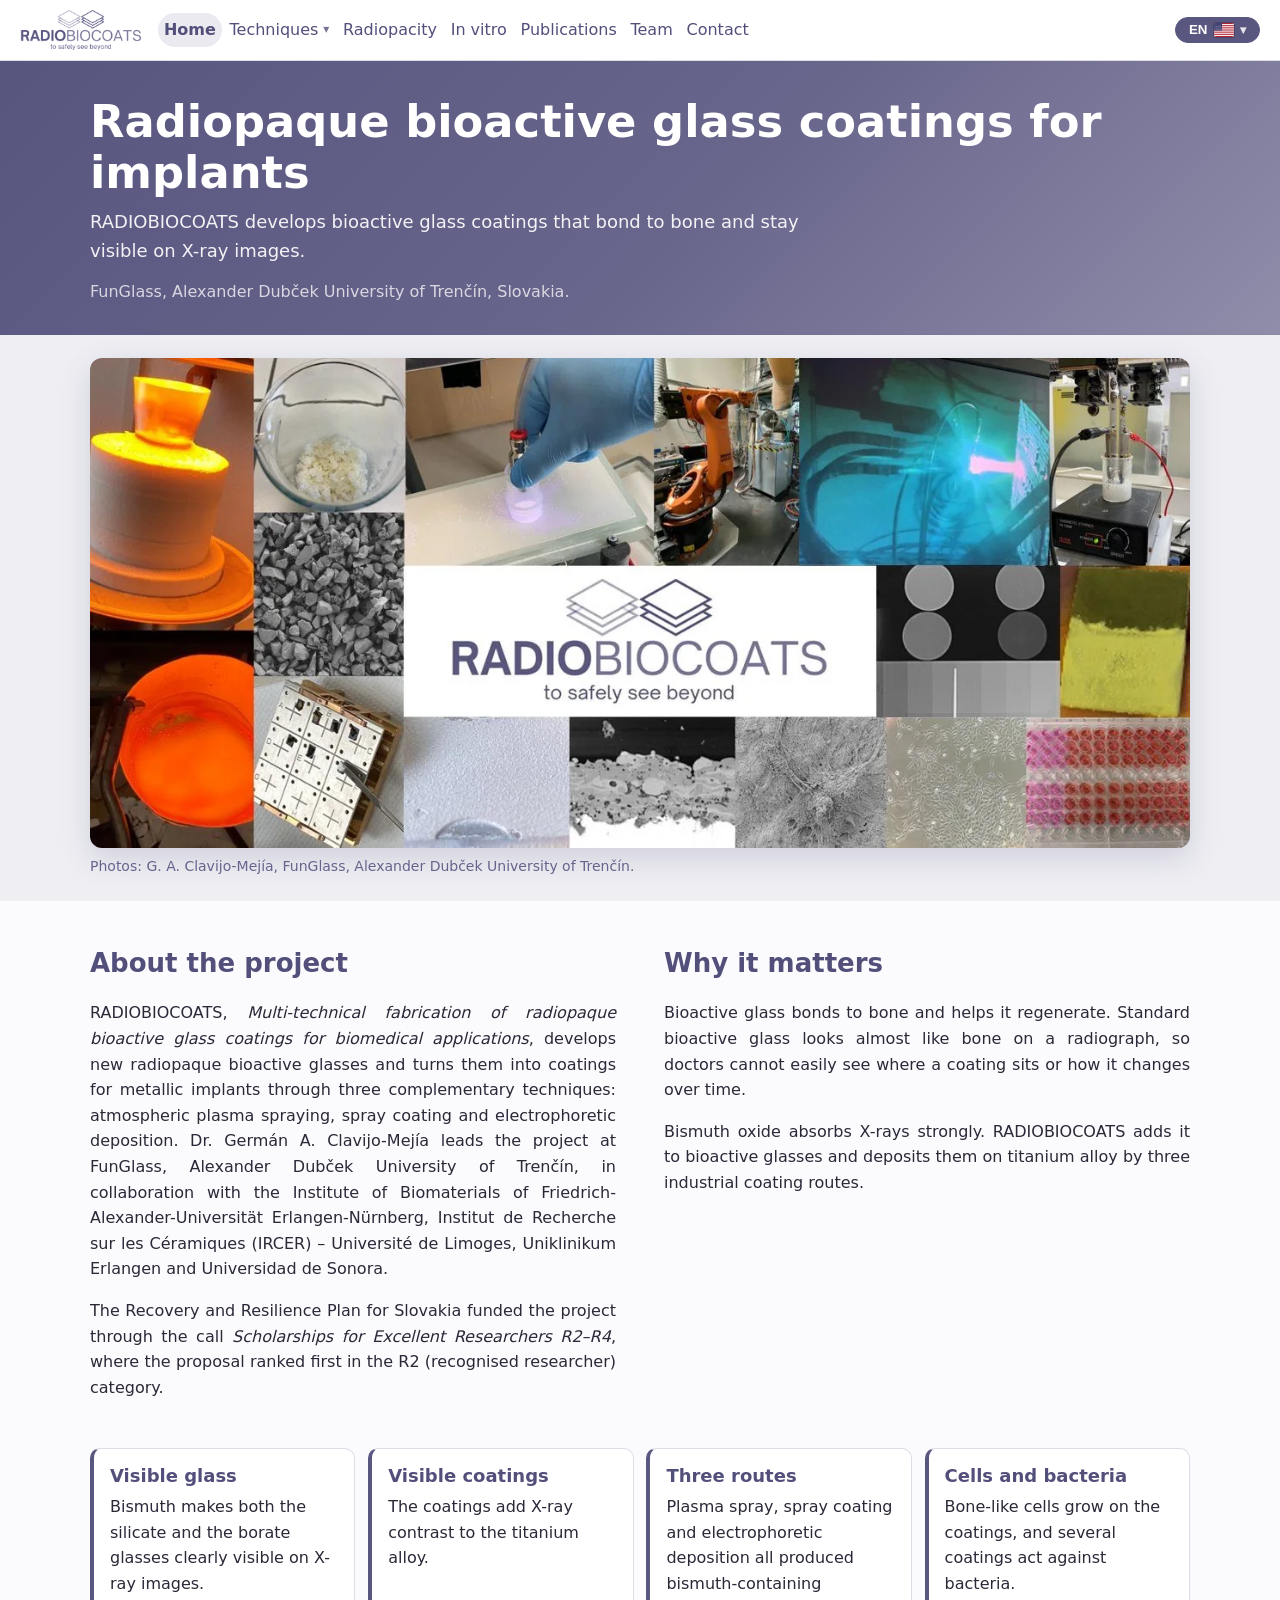
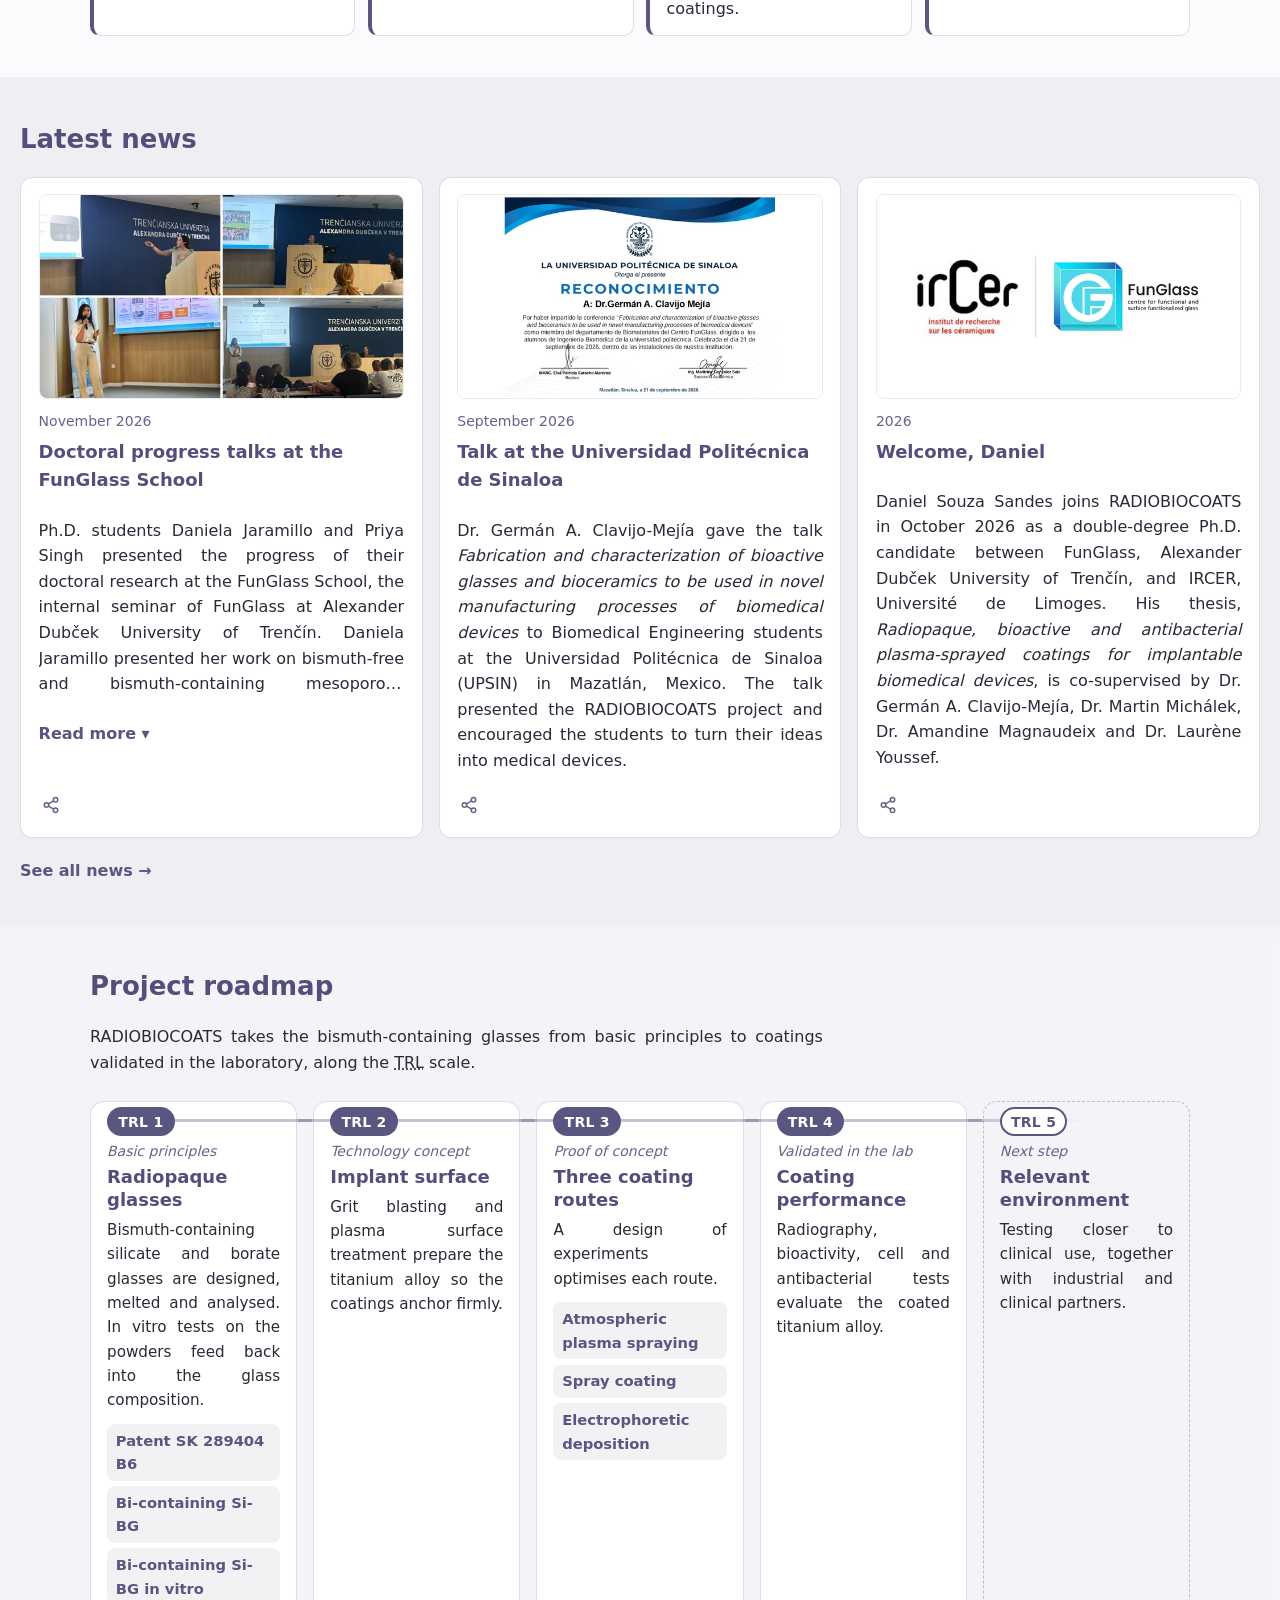
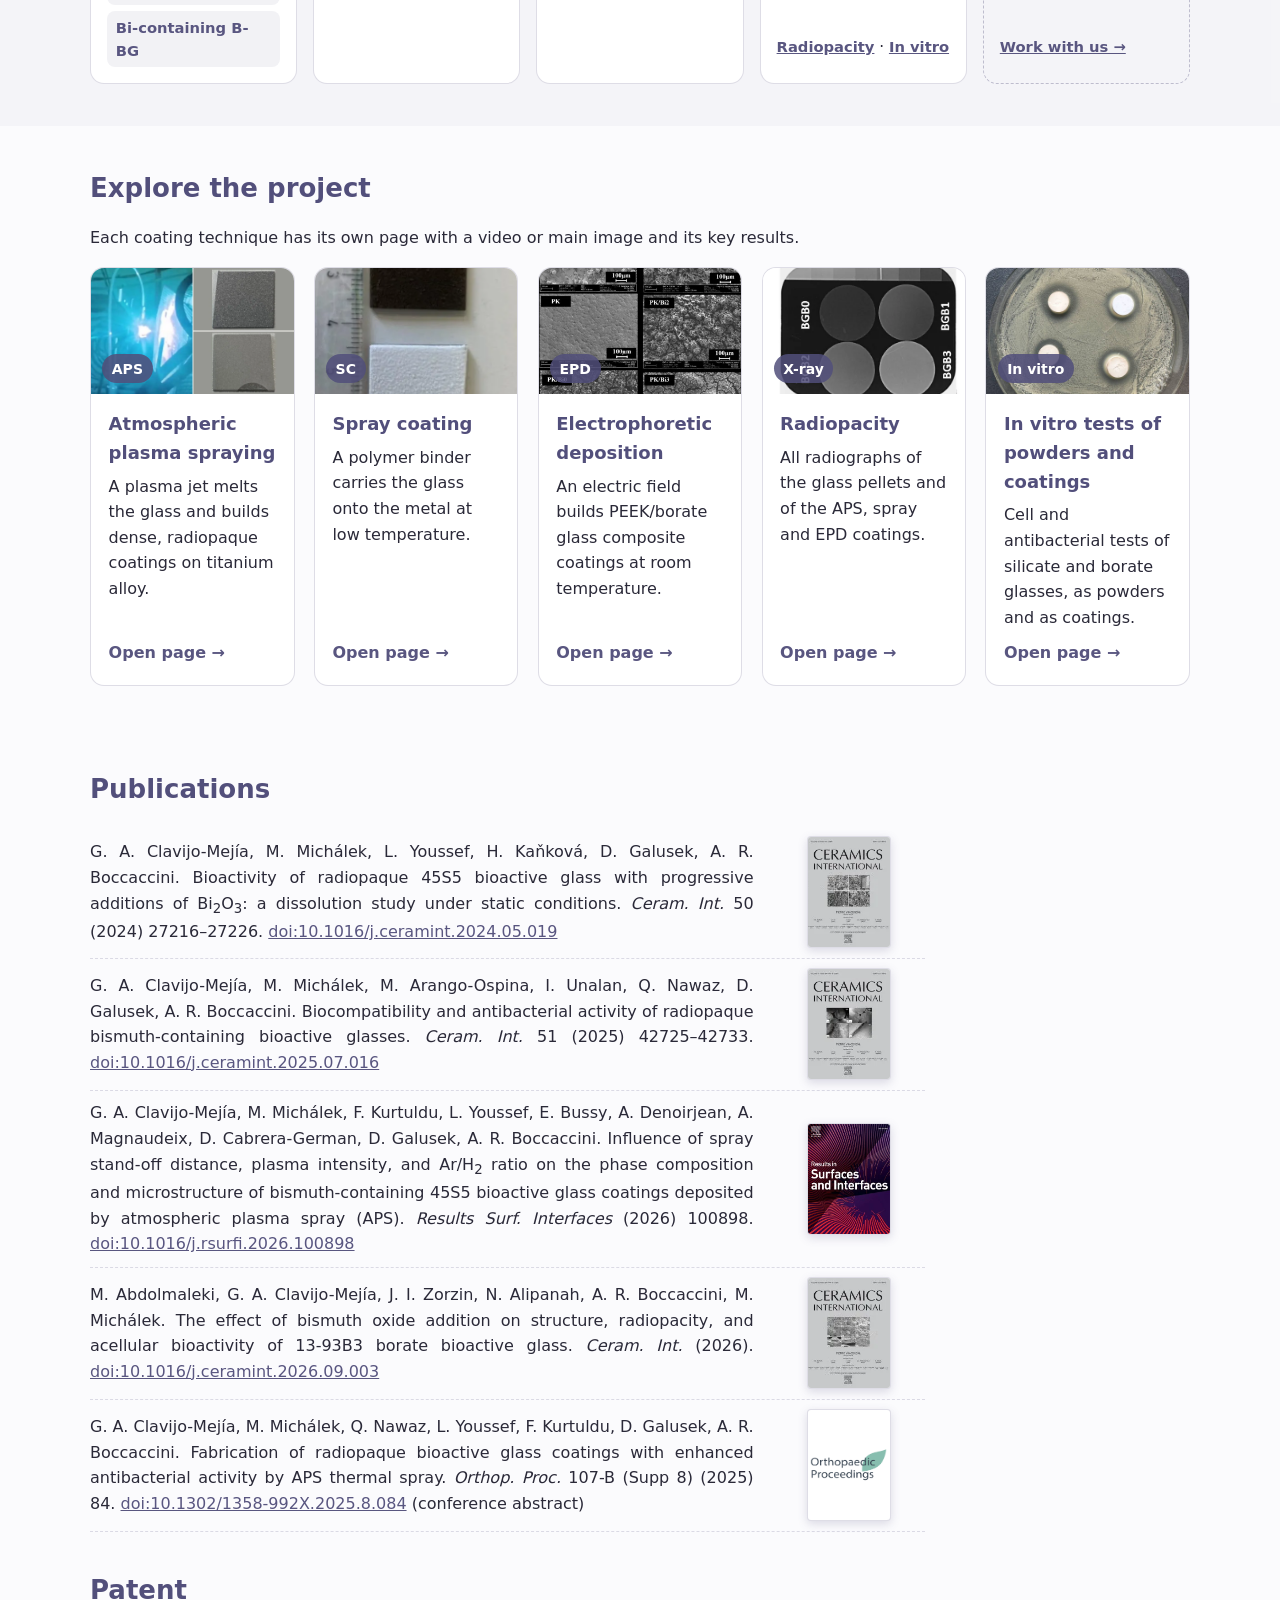
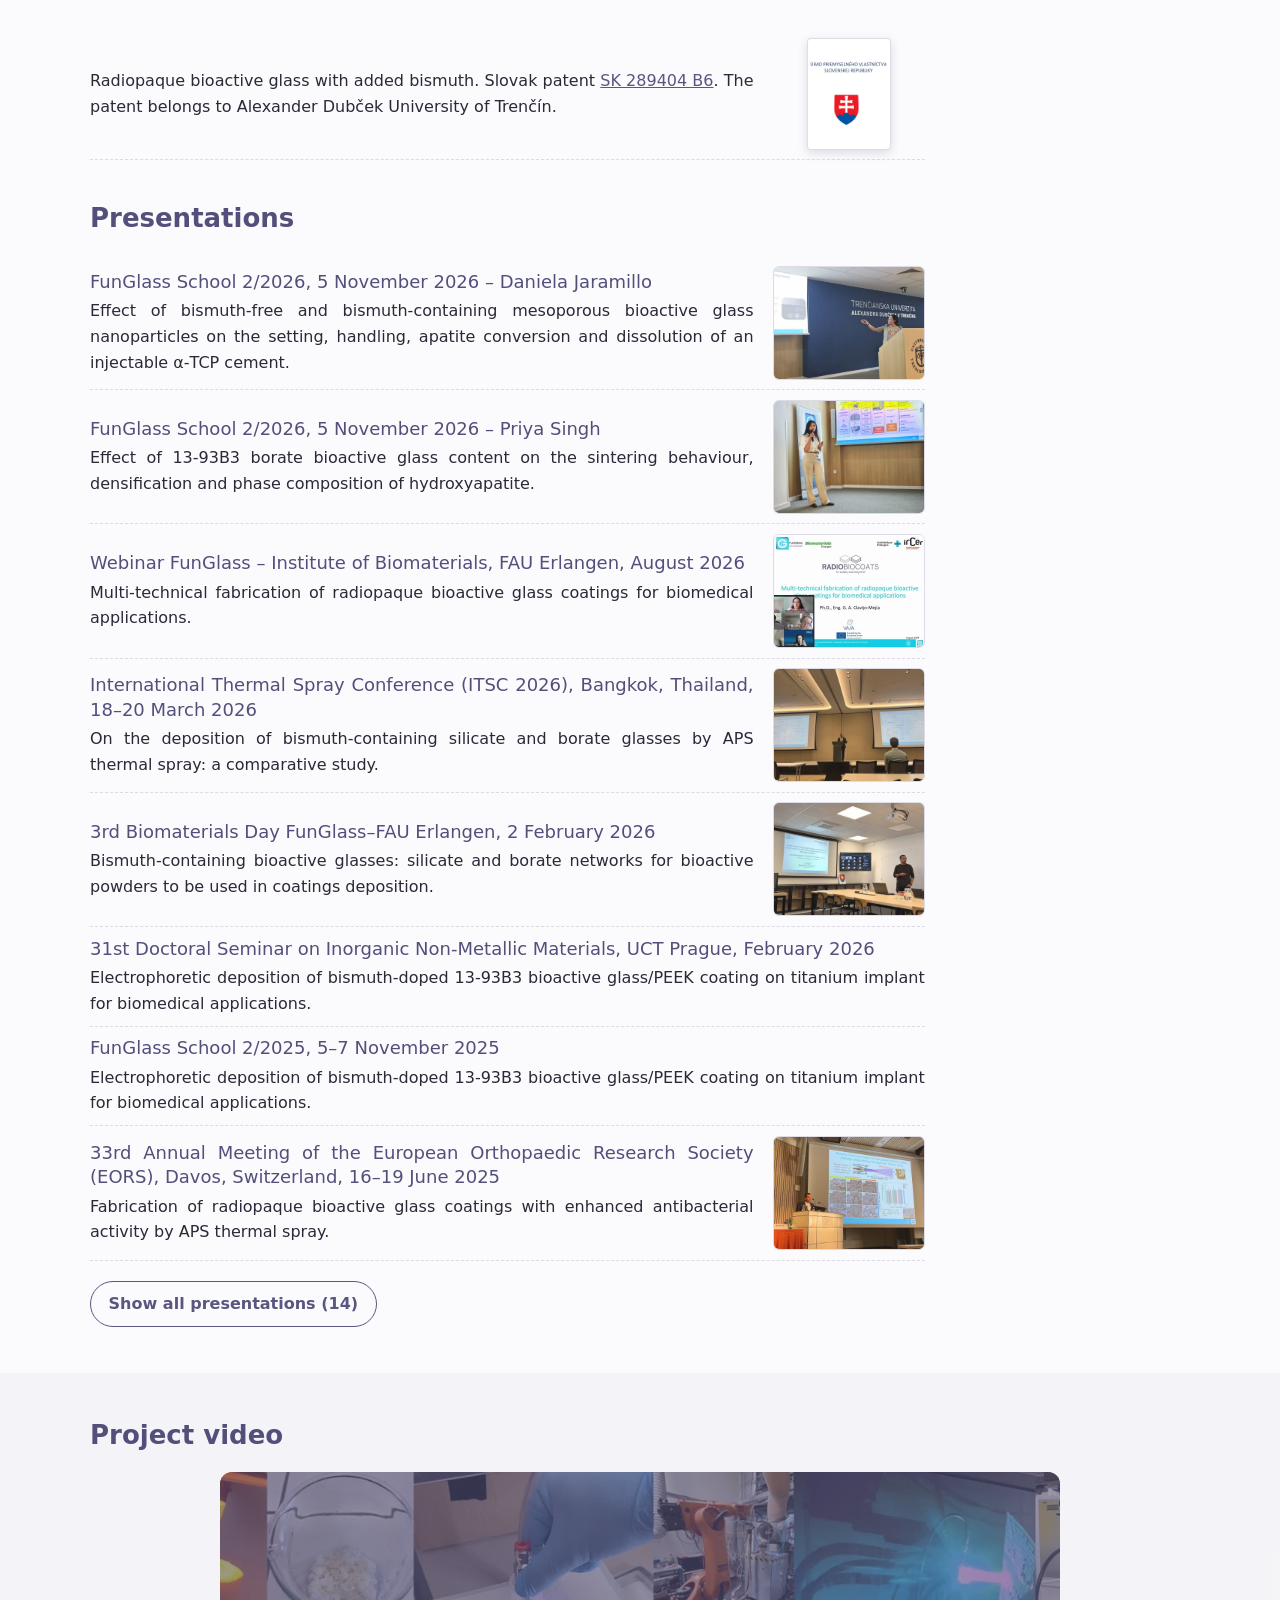
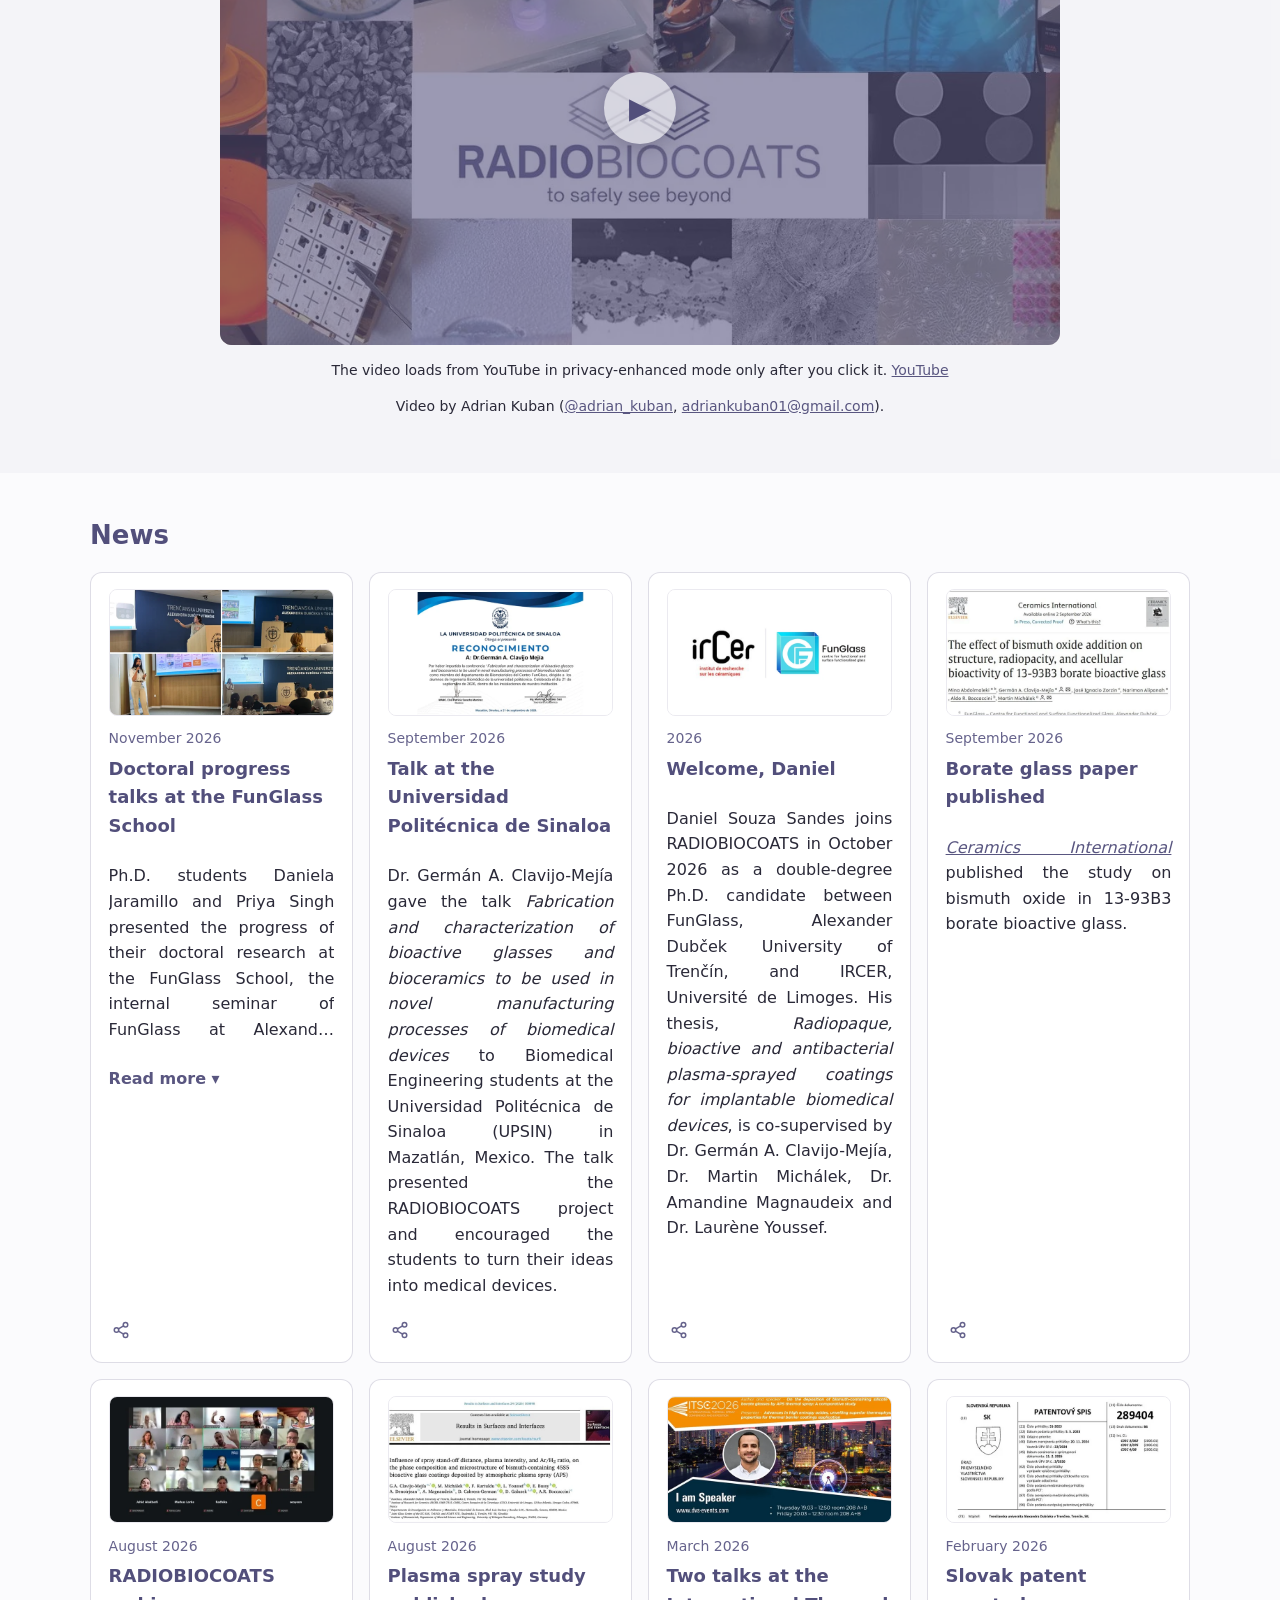
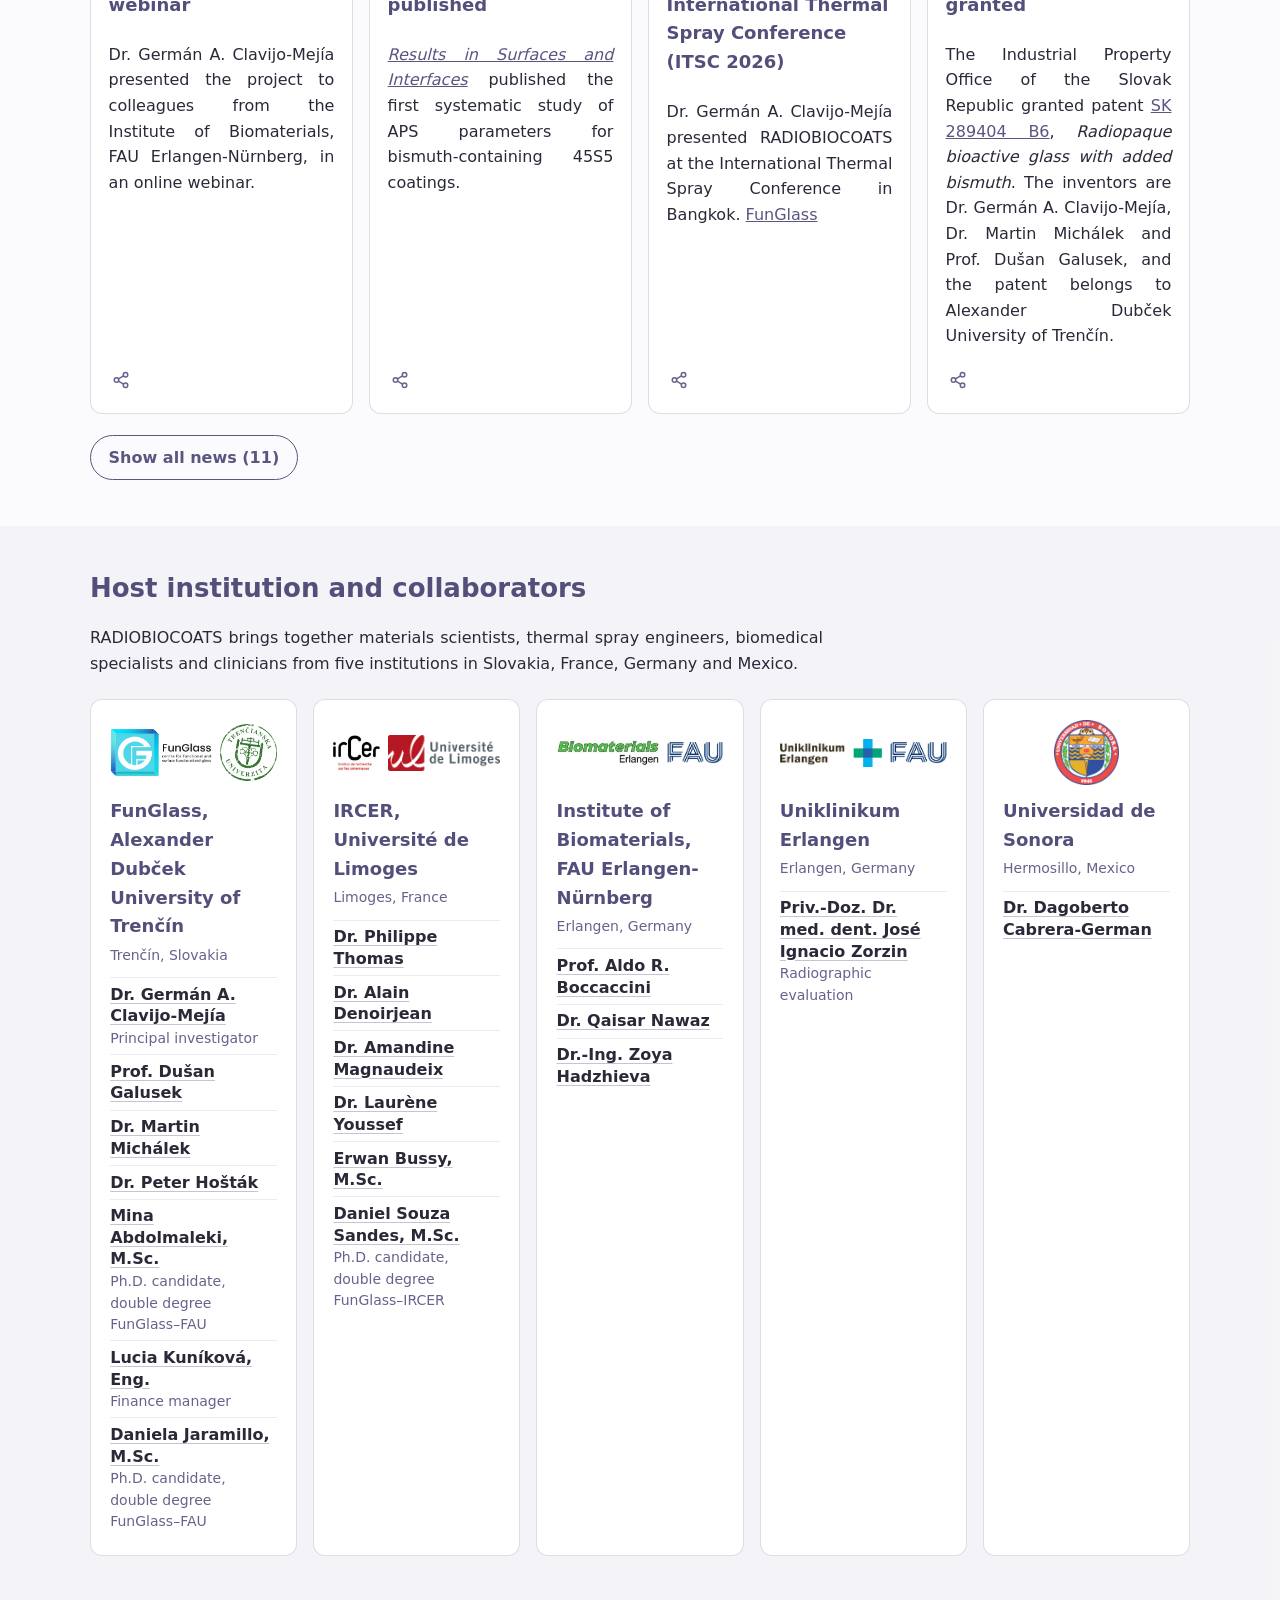
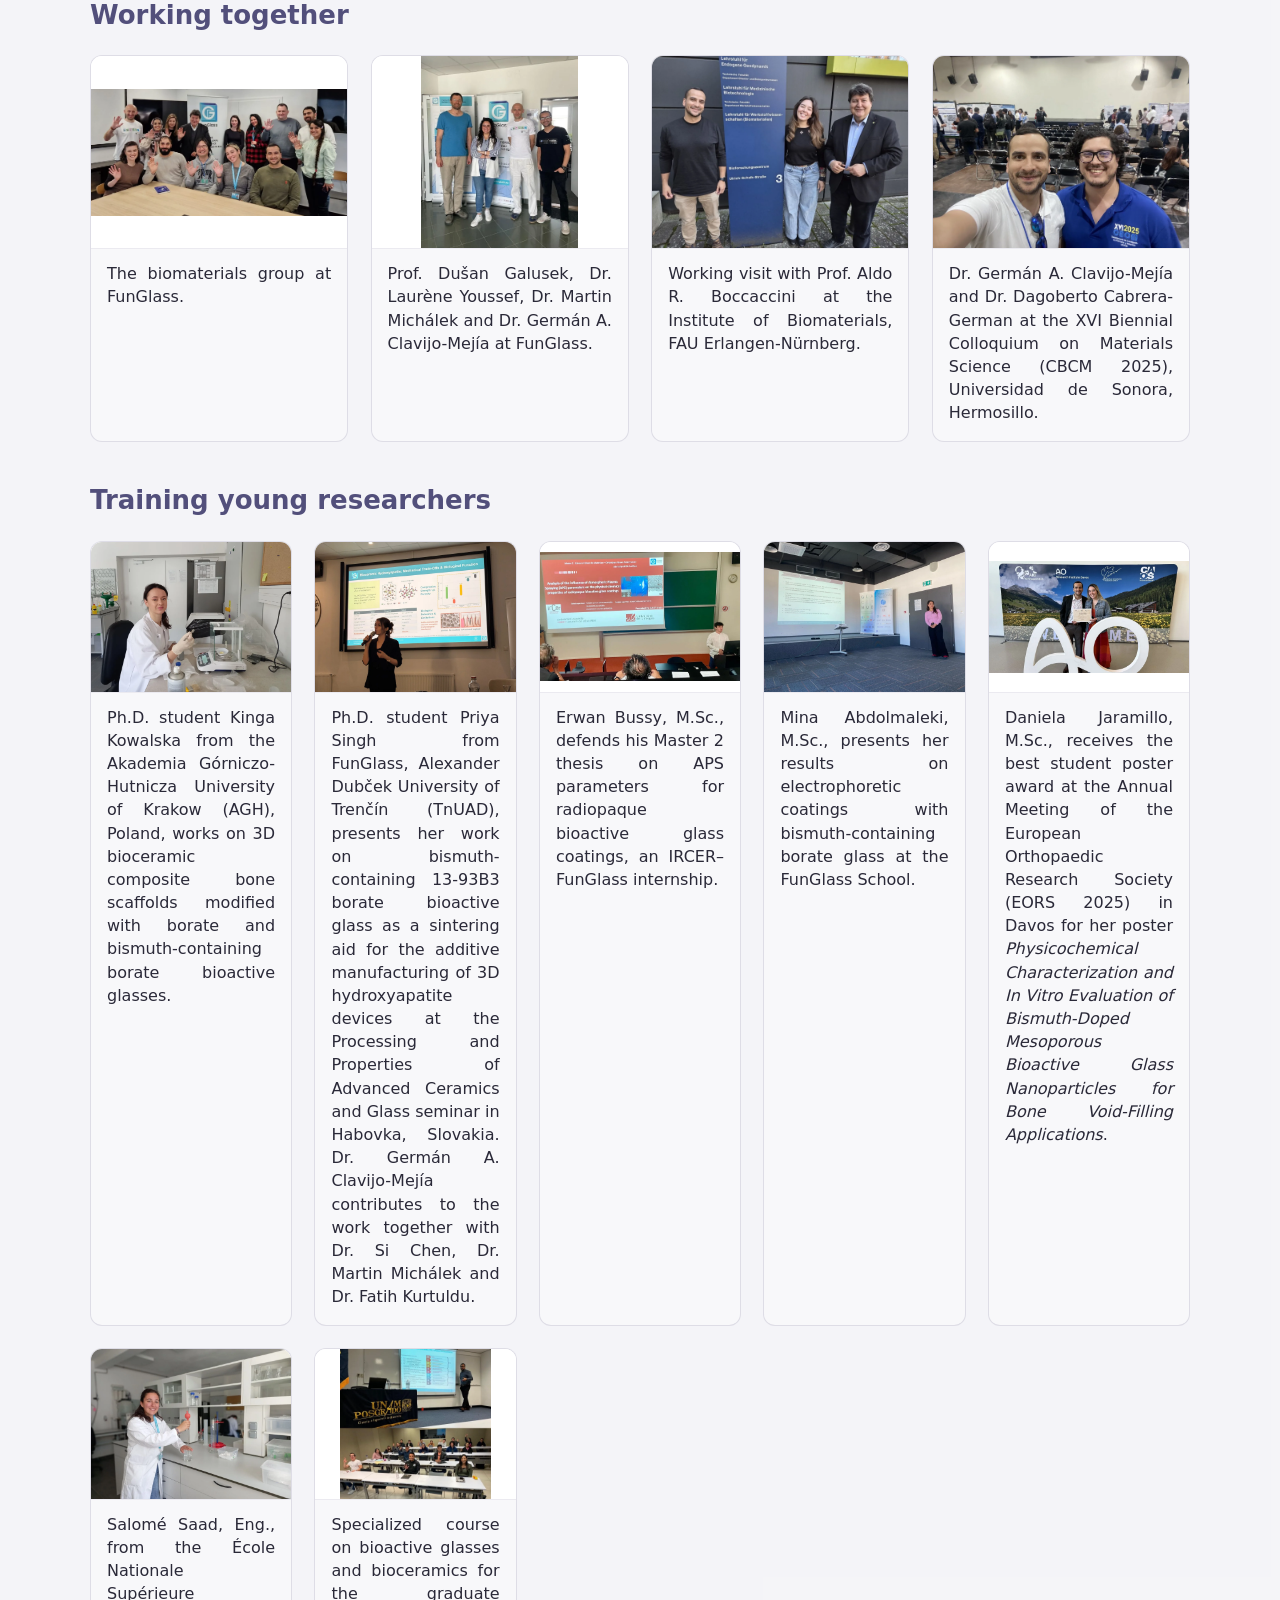
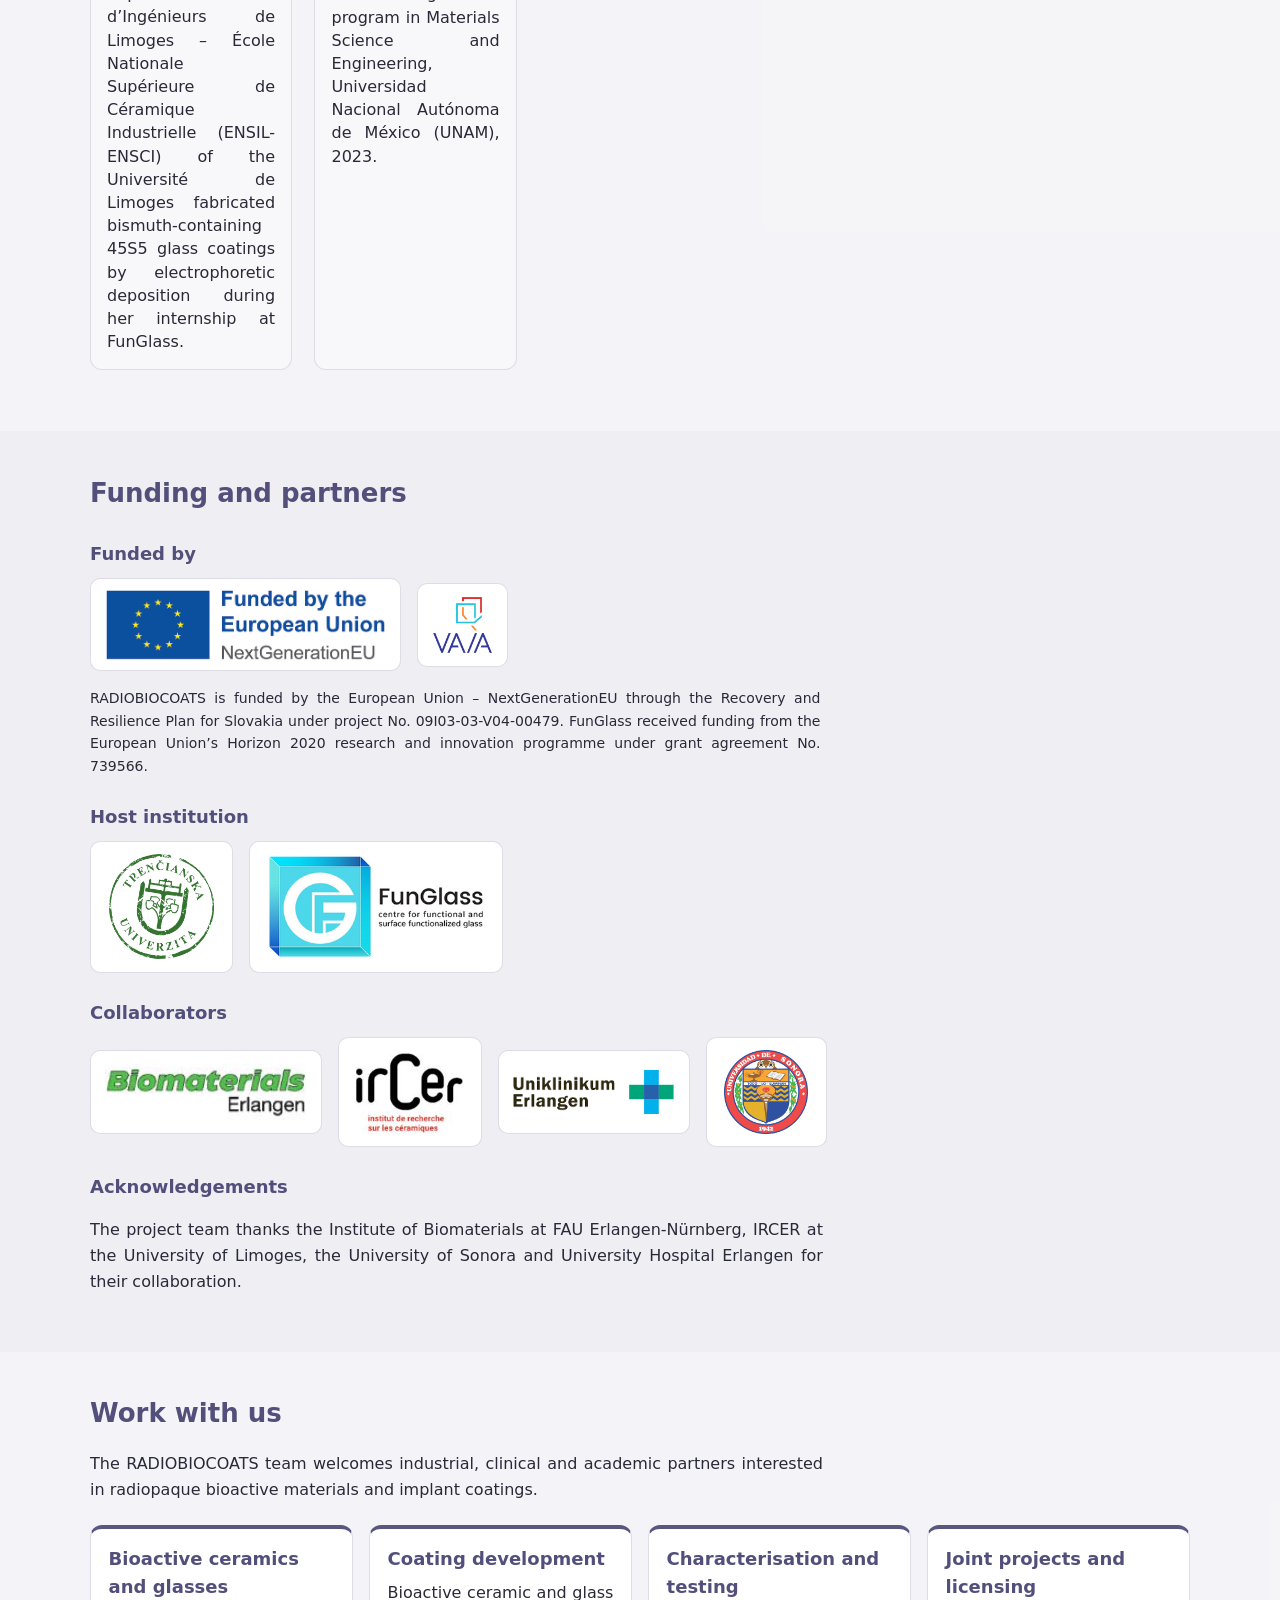
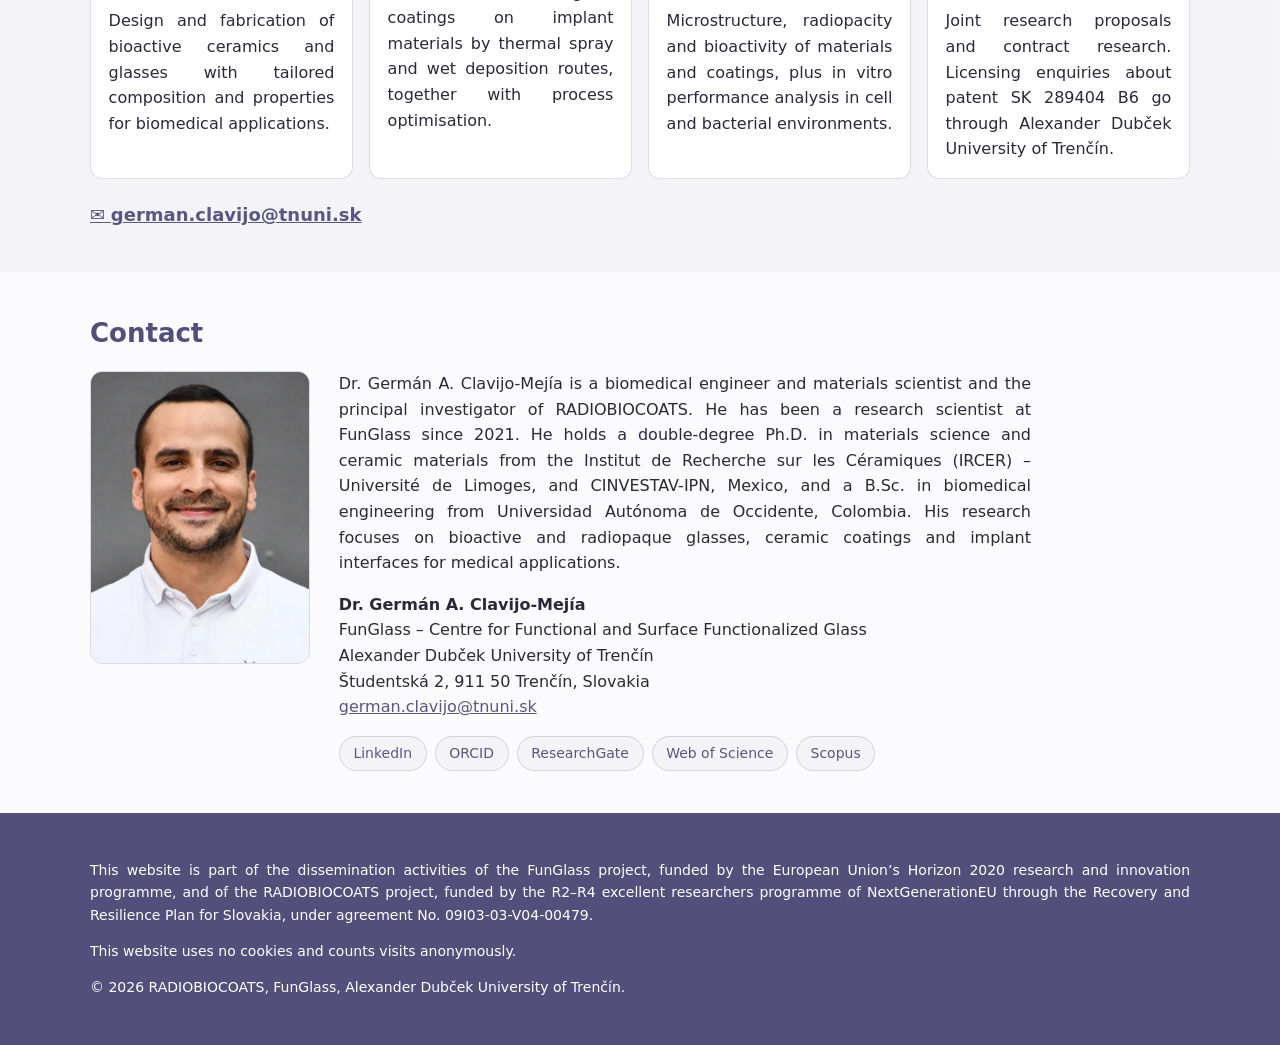
==== commit 793772ef: "Video: centred Co-Authored-By: Claude Opus 5.5 <noreply@anthropic.com> Claude-Session: https://claud" ====
--- a/index.html
+++ b/index.html
@@ -18,7 +18,7 @@
 <meta property="og:image:alt" content="Collage of RADIOBIOCOATS work: glass, coatings, radiographs and cell cultures.">
 <meta name="twitter:card" content="summary_large_image">
 <link rel="icon" href="assets/img/logo-mark.png">
-<link rel="stylesheet" href="style.css?v=4.11">
+<link rel="stylesheet" href="style.css?v=4.17">
 </head>
 <body>
 <header class="top"><div class="wrap">
--- a/style.css
+++ b/style.css
@@ -398,3 +398,22 @@
 .sp-links{display:flex;gap:.5rem;margin-top:.6rem;flex-wrap:wrap}
 .sp-links a{flex:1;text-align:center;font-size:.85rem;font-weight:600;padding:.35rem .4rem;border-radius:8px;background:var(--p08);text-decoration:none}
 .sp-links a:hover{background:var(--p12)}
+.paper-card{display:flex;gap:1rem;align-items:center;margin-top:1.4rem;padding:.9rem;background:#fff;border:1px solid var(--p20);border-radius:12px;text-decoration:none;color:inherit;max-width:520px;transition:box-shadow .2s,border-color .2s}
+.paper-card:hover{border-color:var(--p35);box-shadow:0 6px 18px rgba(40,36,80,.12)}
+.paper-card img{width:84px;height:auto;aspect-ratio:3/4;object-fit:cover;border-radius:6px;flex:none;box-shadow:0 2px 6px rgba(0,0,0,.15)}
+.pc-txt{display:flex;flex-direction:column;gap:.2rem;min-width:0}
+.pc-kicker{font-size:var(--fs-sm);font-weight:600;color:var(--mid);text-transform:uppercase;letter-spacing:.04em}
+.pc-title{font-weight:600;line-height:1.35;color:var(--ink);hyphens:none;-webkit-hyphens:none;text-align:left}
+.pc-meta{font-size:var(--fs-sm);color:var(--mid)}
+.pc-go{font-weight:600;color:var(--p);margin-top:.2rem}
+.paper-card{gap:.75rem;padding:.6rem .75rem;max-width:400px;margin-top:1rem}
+.paper-card img{width:52px}
+.pc-kicker{font-size:.72rem}
+.pc-title{font-size:.88rem;line-height:1.3}
+.pc-meta{font-size:.78rem}
+.pc-go{font-size:.85rem;margin-top:0}
+.paper-card{max-width:none}
+.paper-card img{width:72px}
+.paper-card img{width:90px}
+#video .yt{margin-left:auto;margin-right:auto}
+#video .note{text-align:center;max-width:840px;margin-left:auto;margin-right:auto}
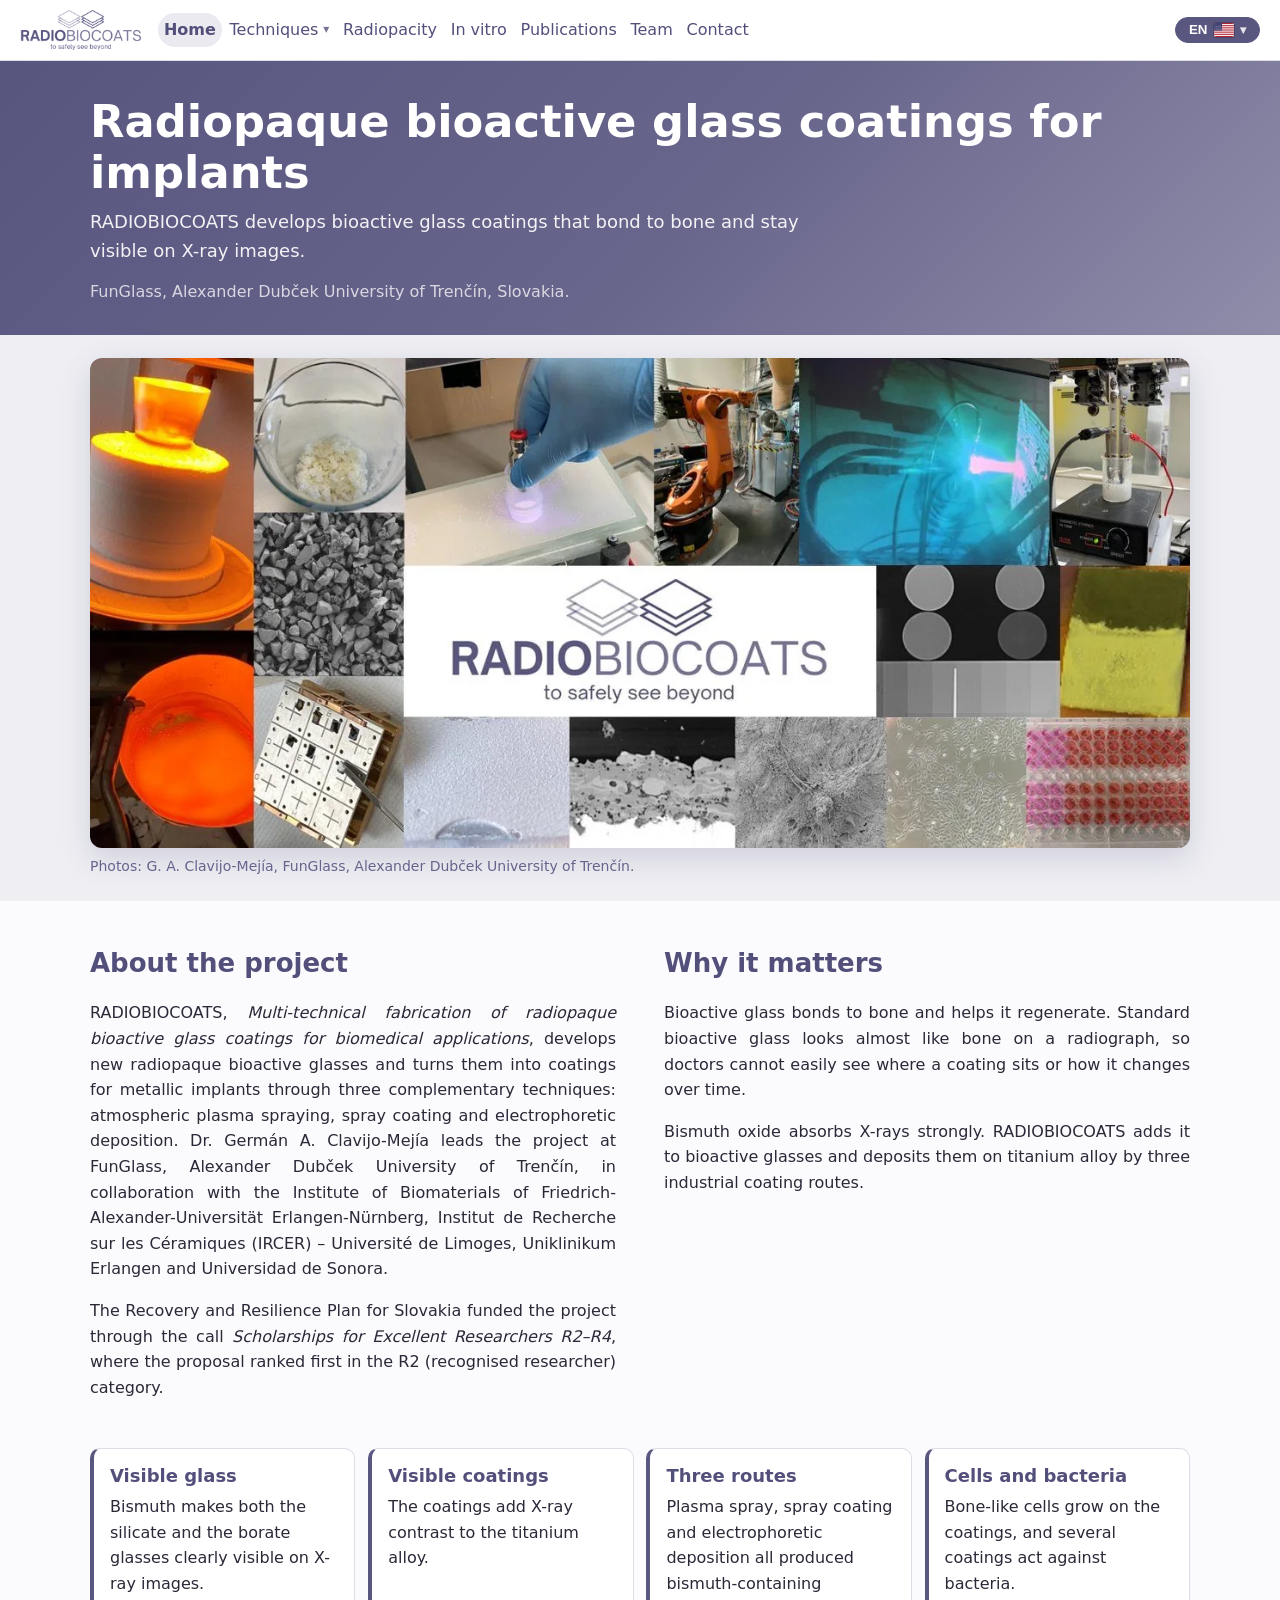
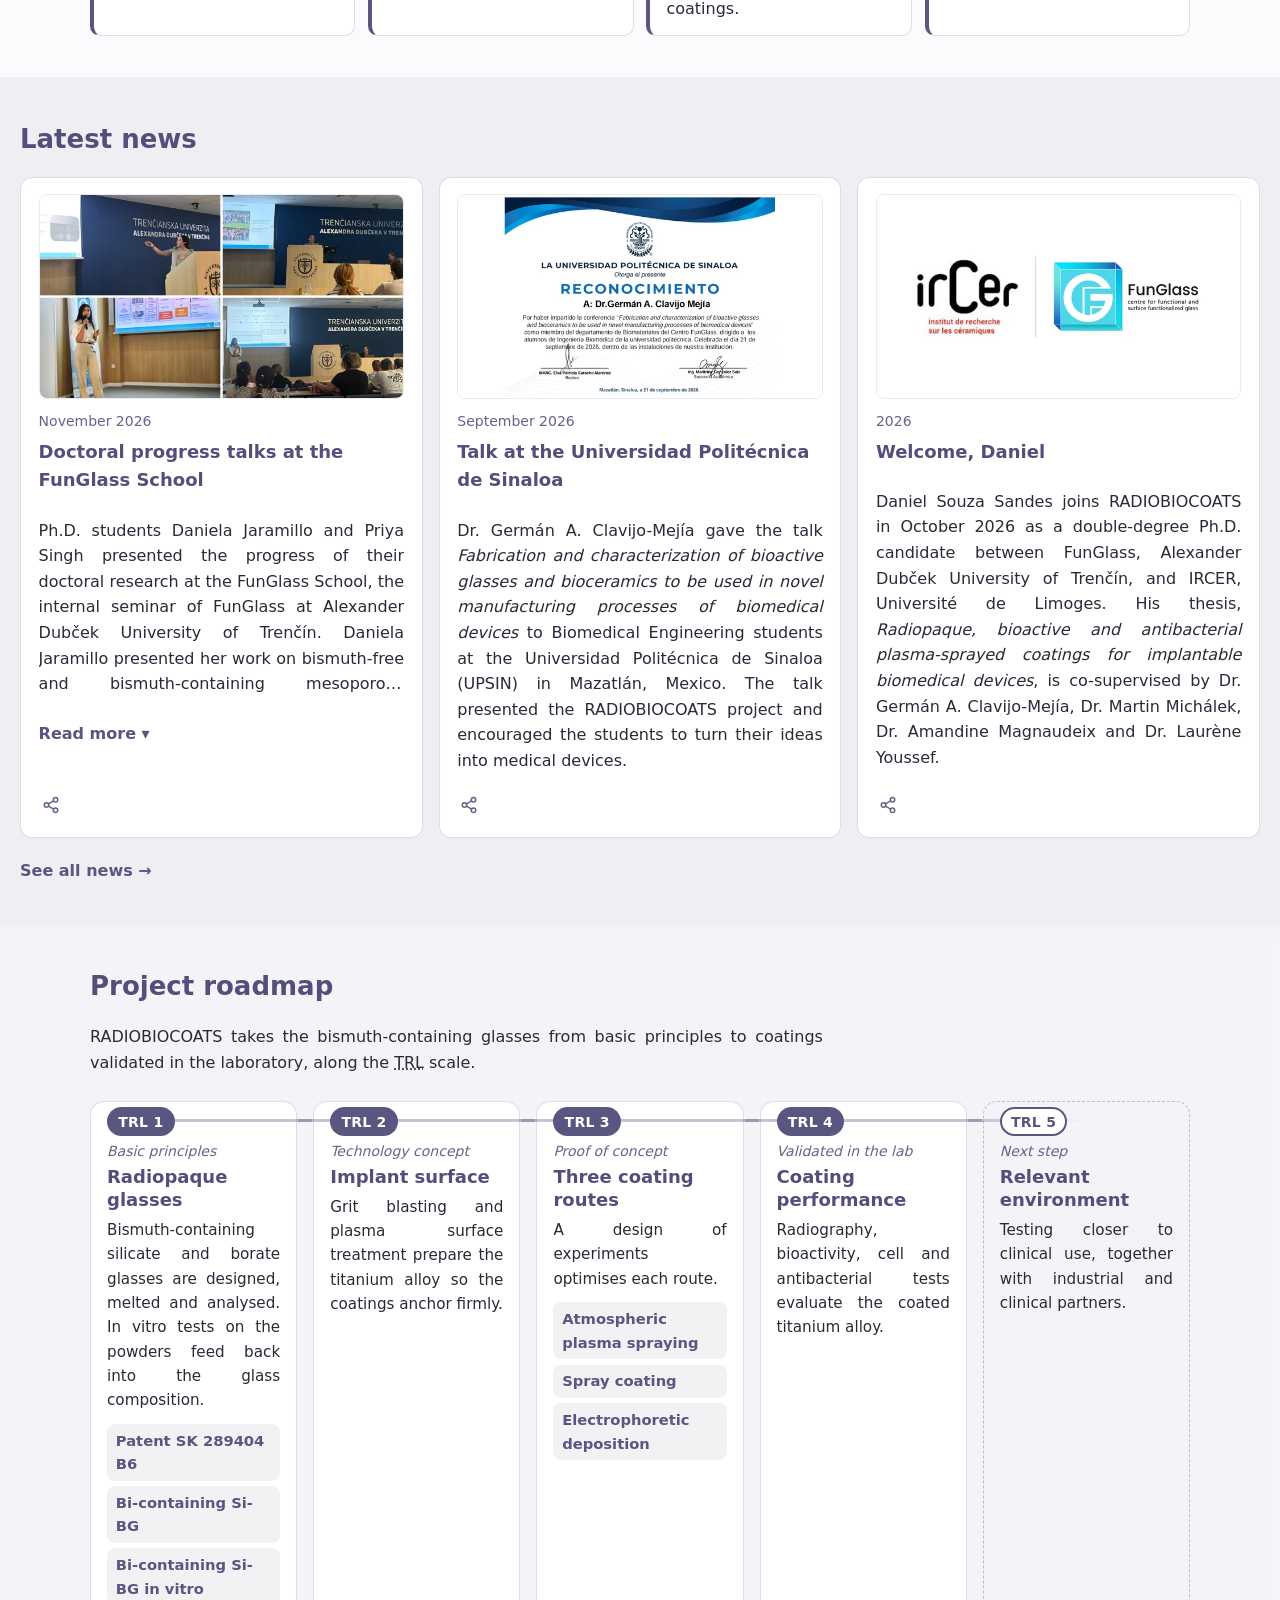
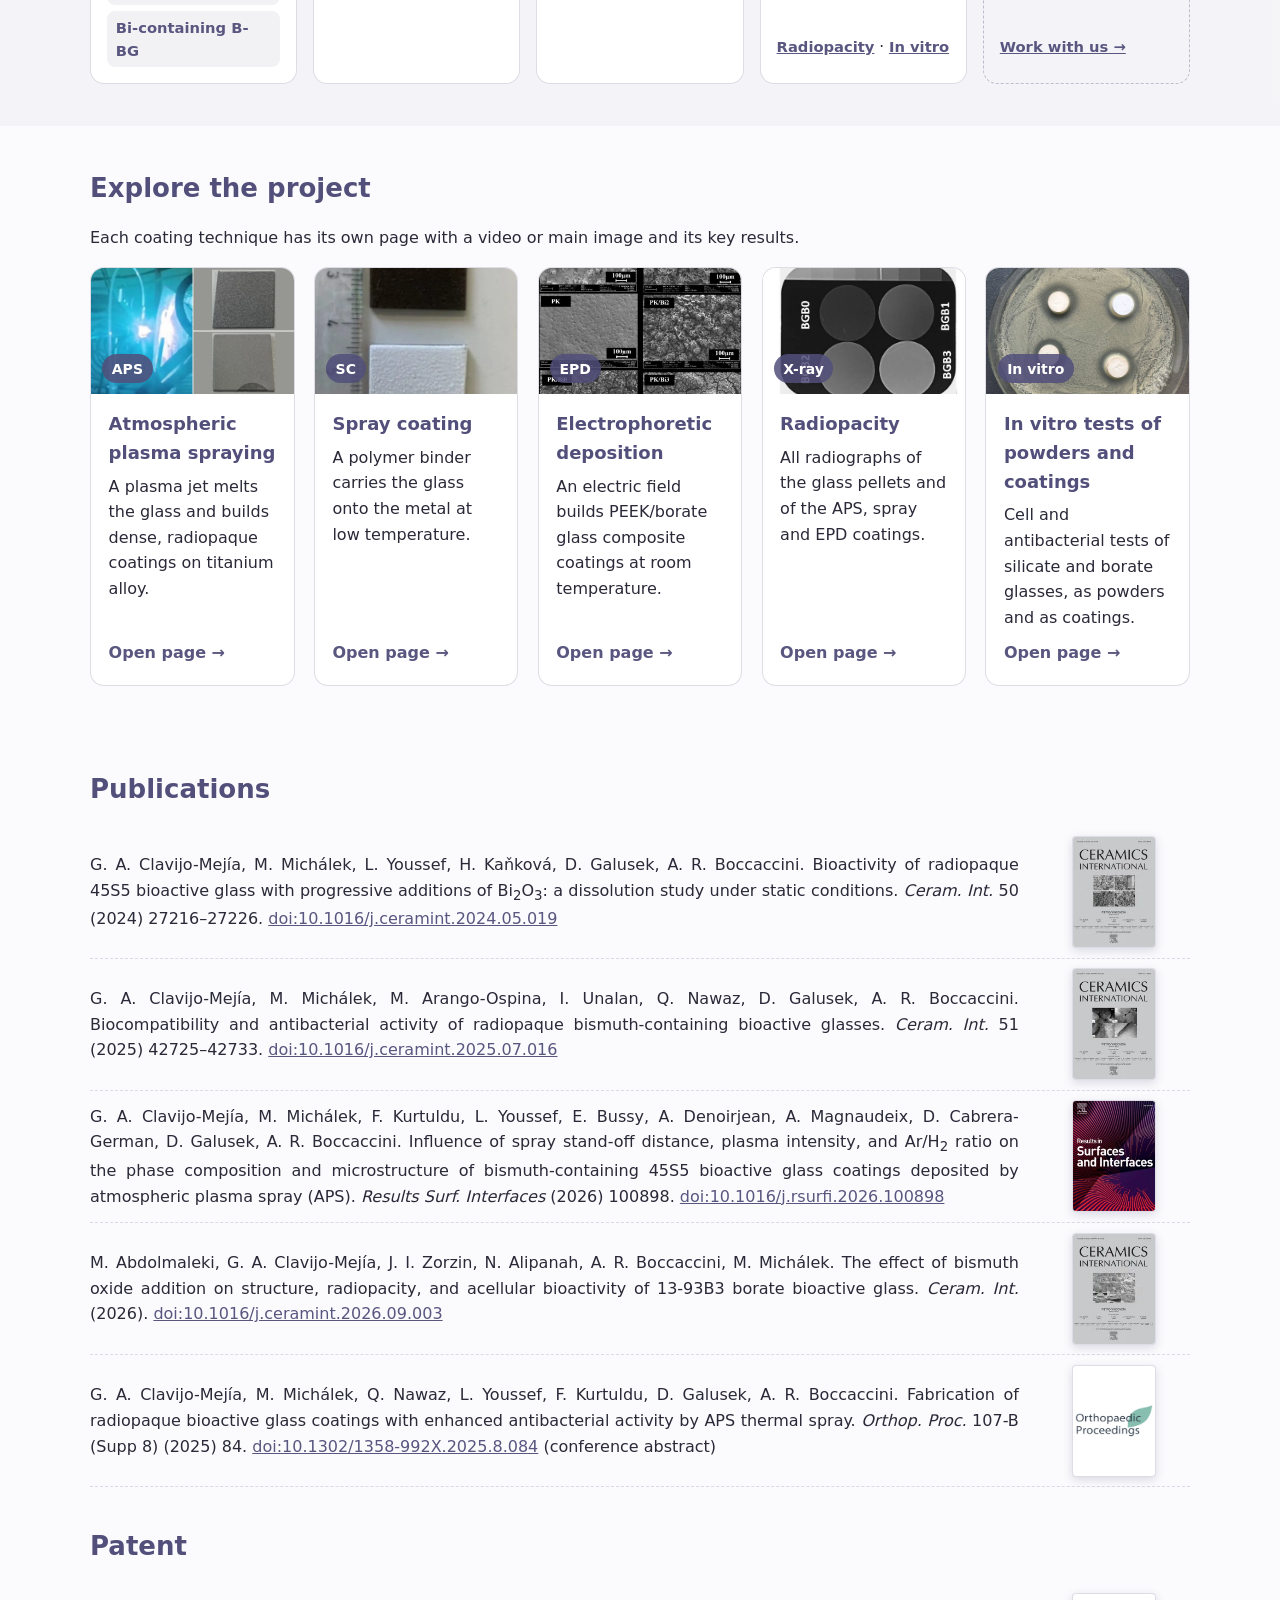
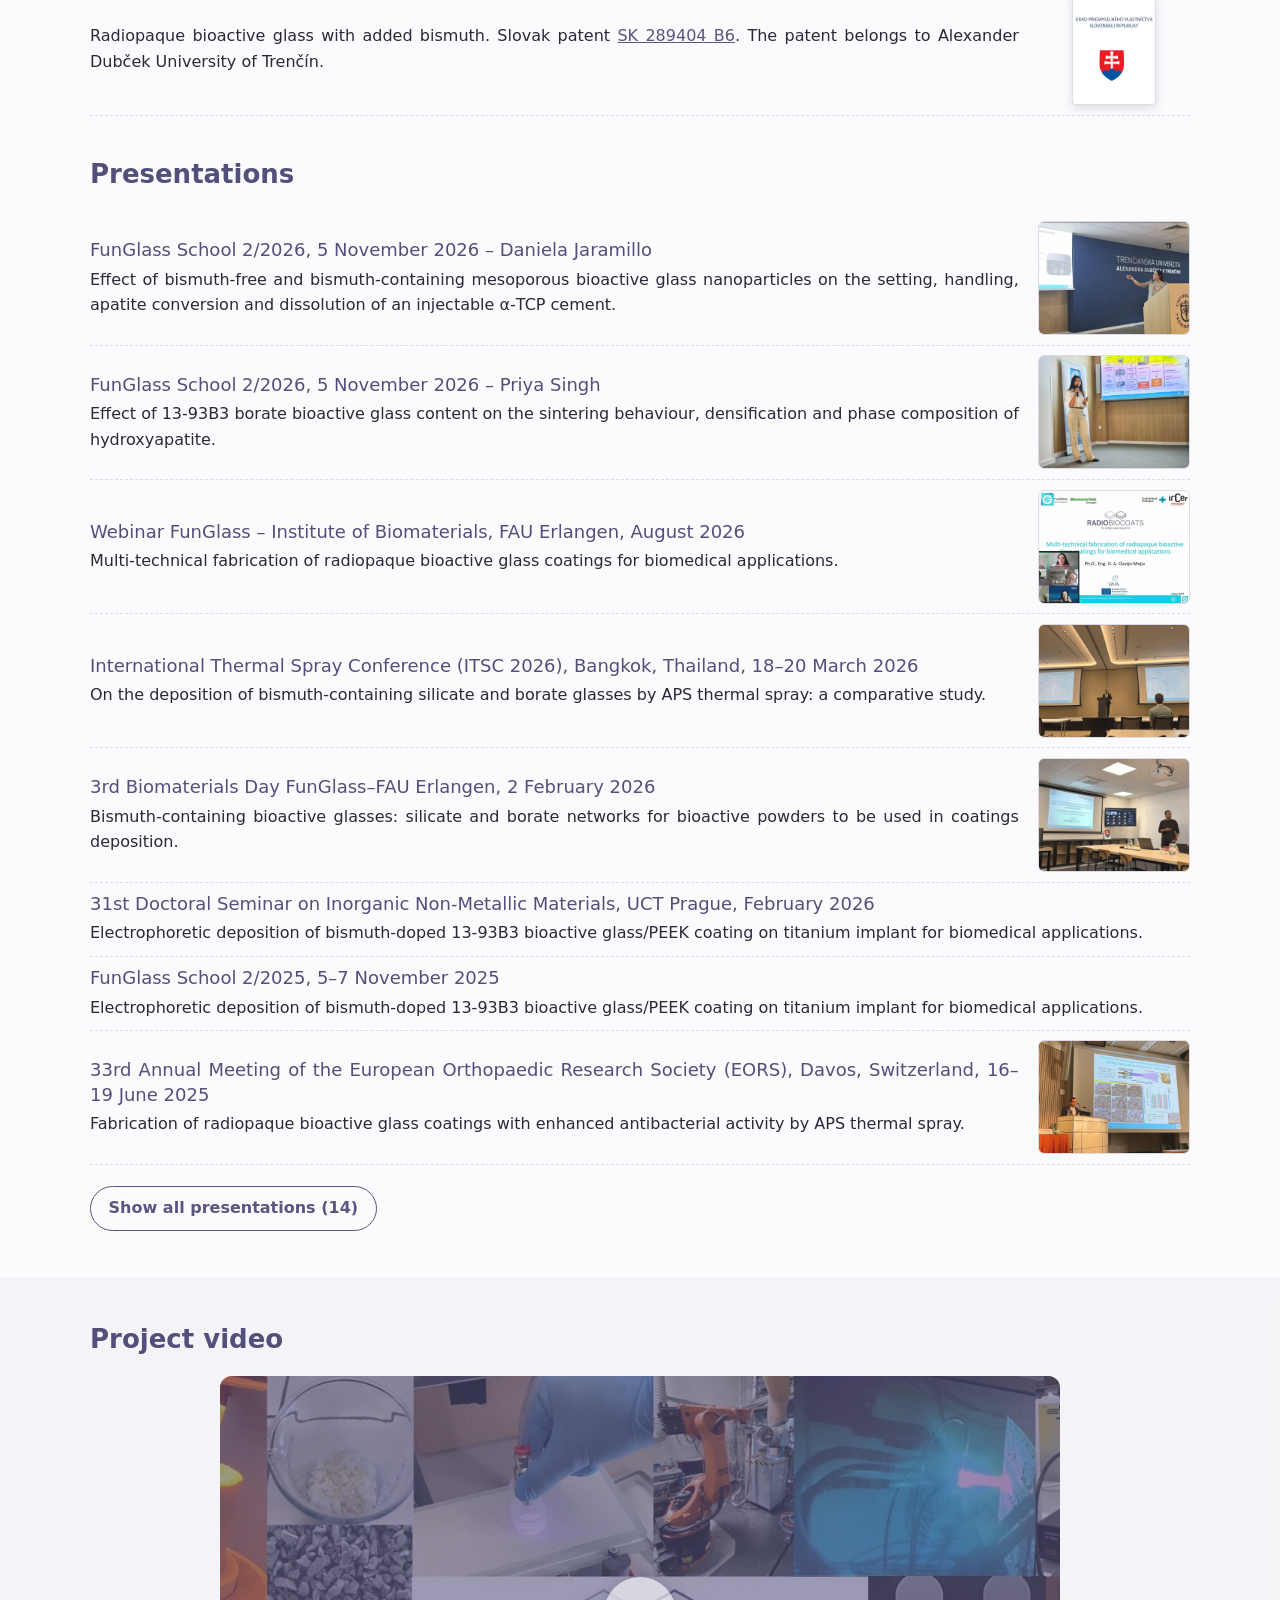
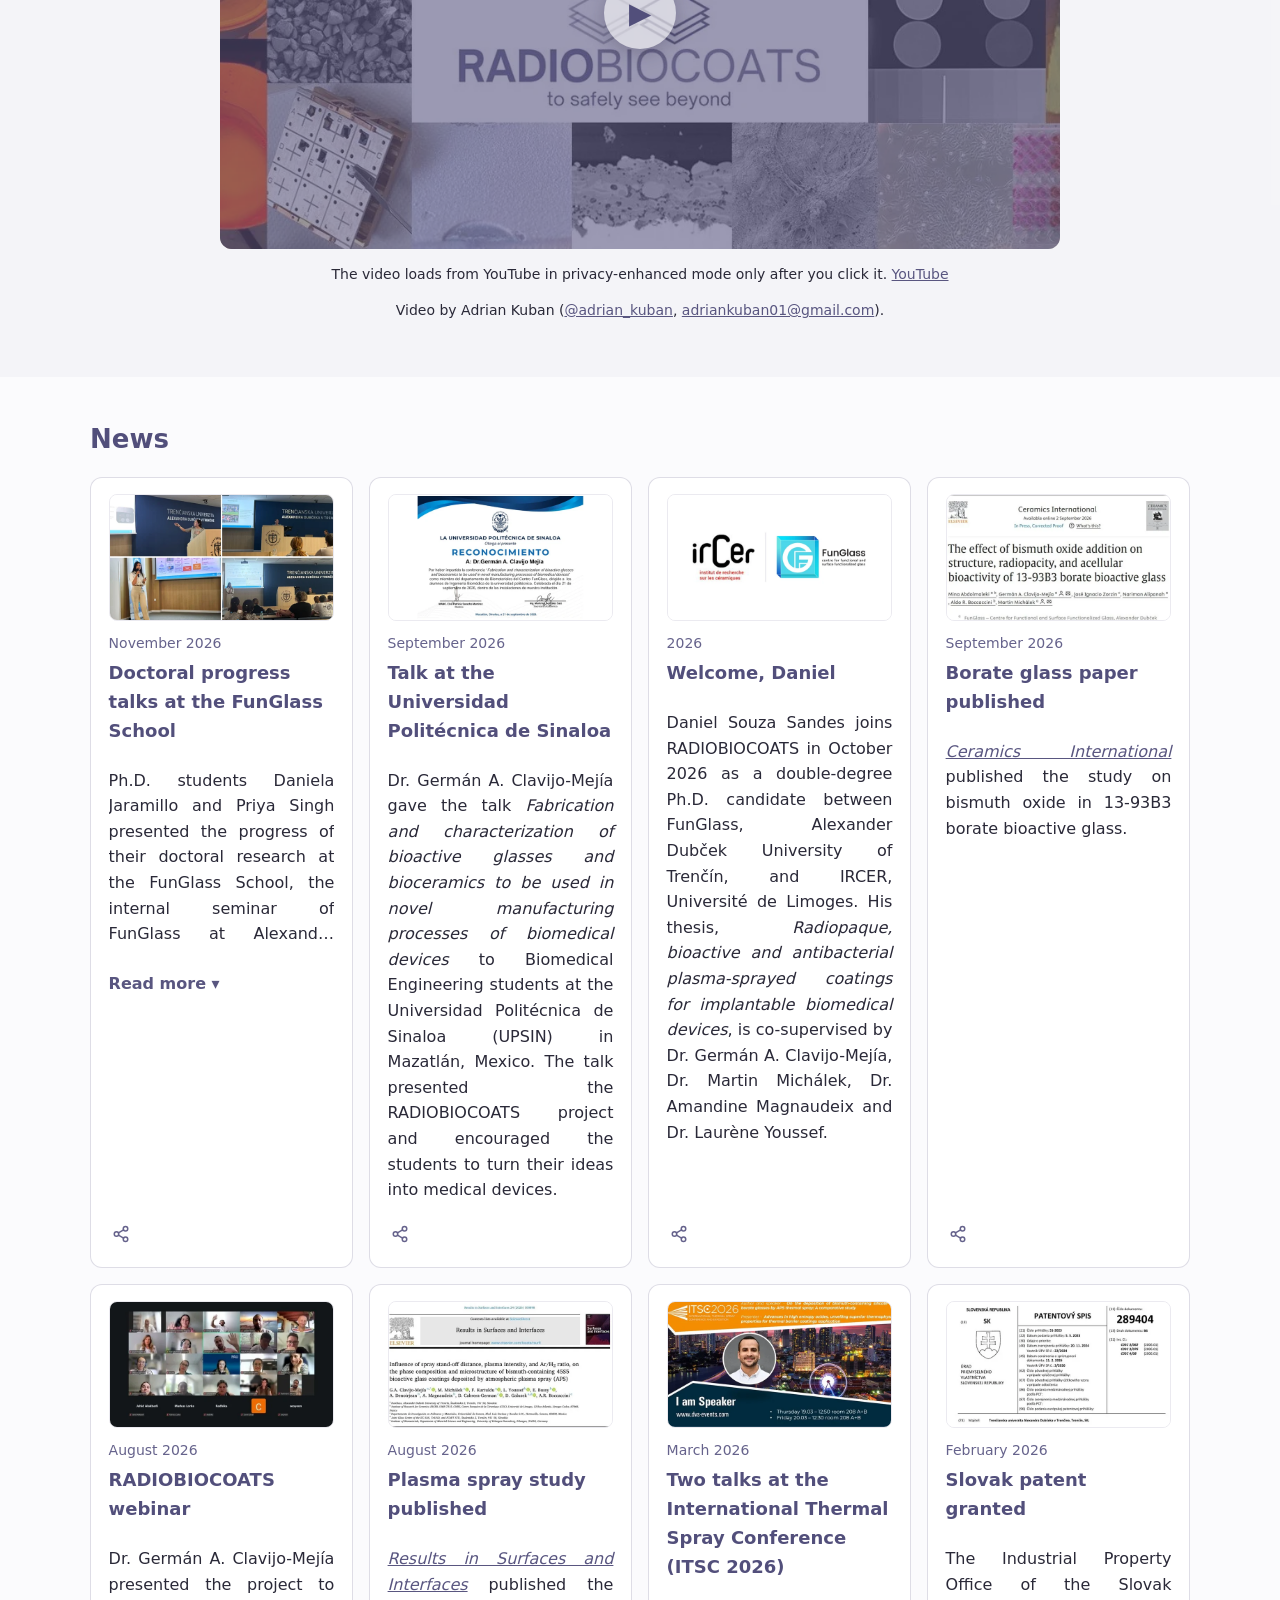
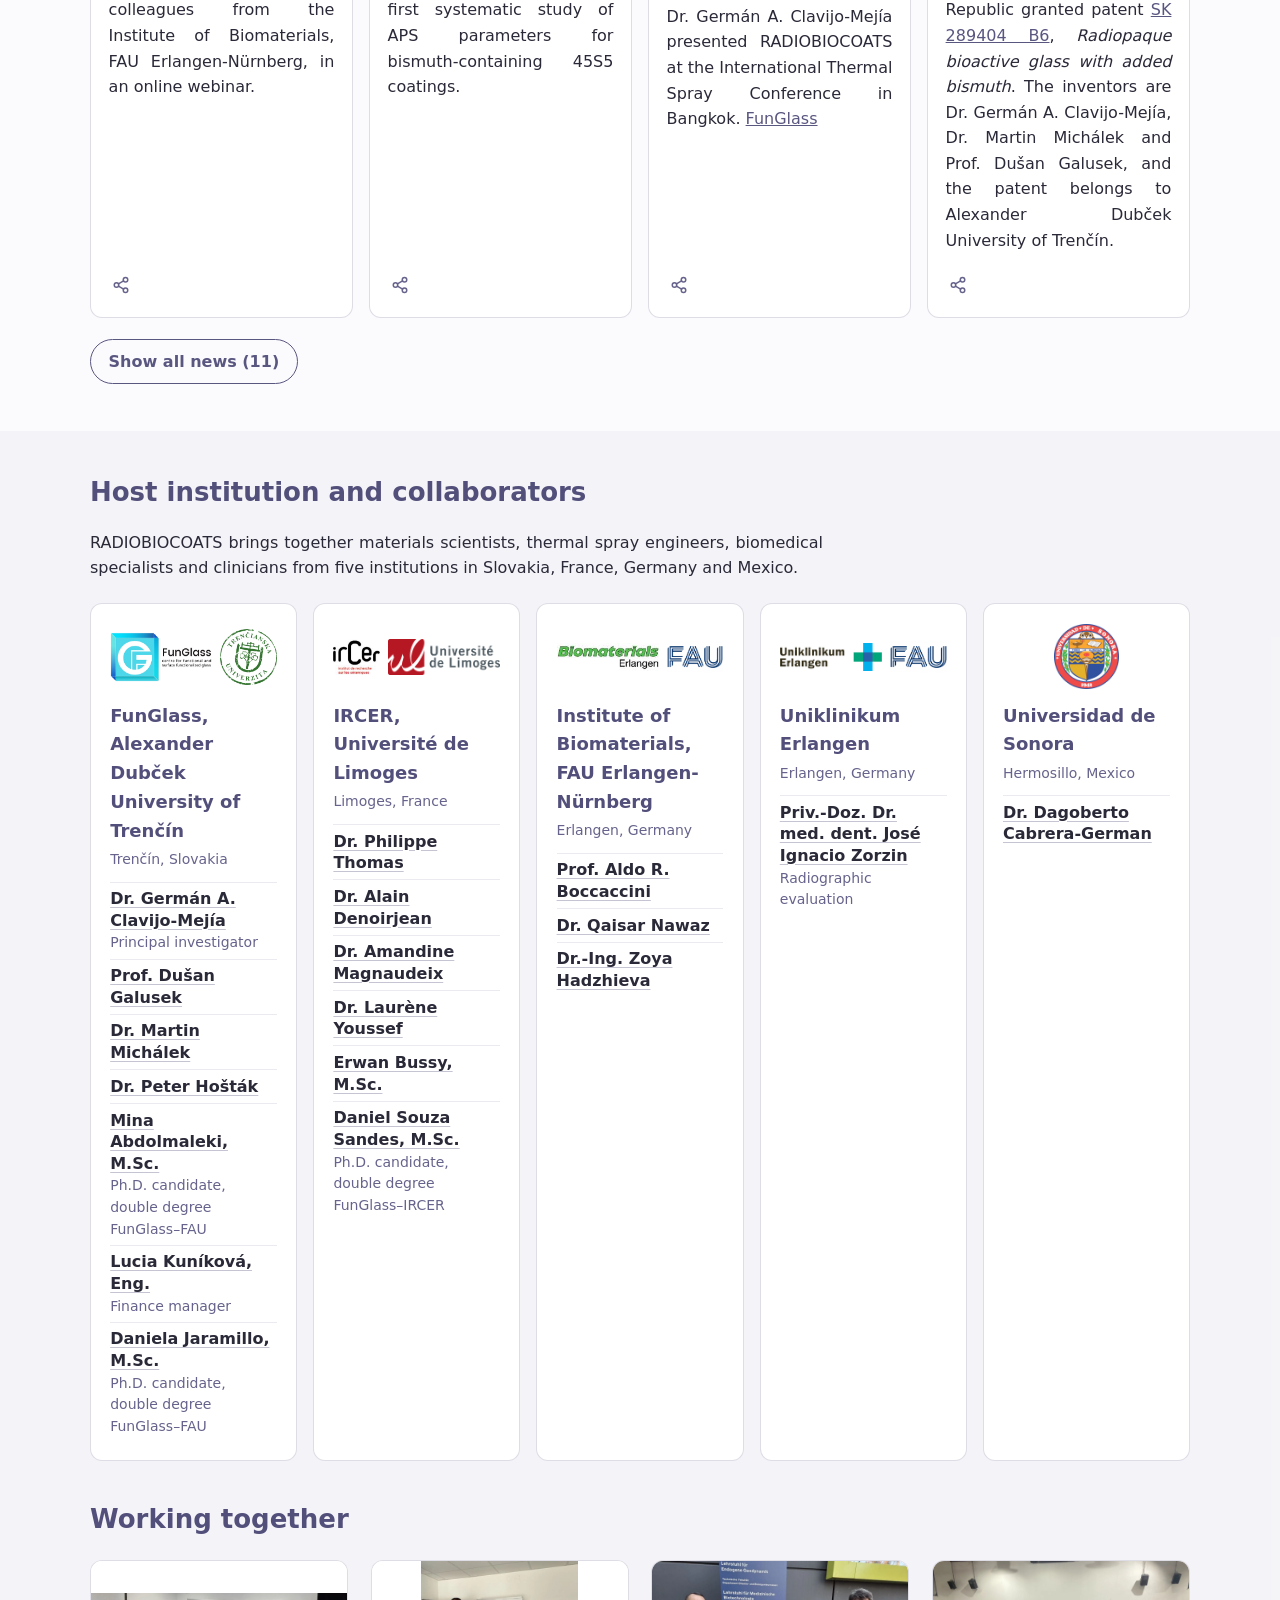
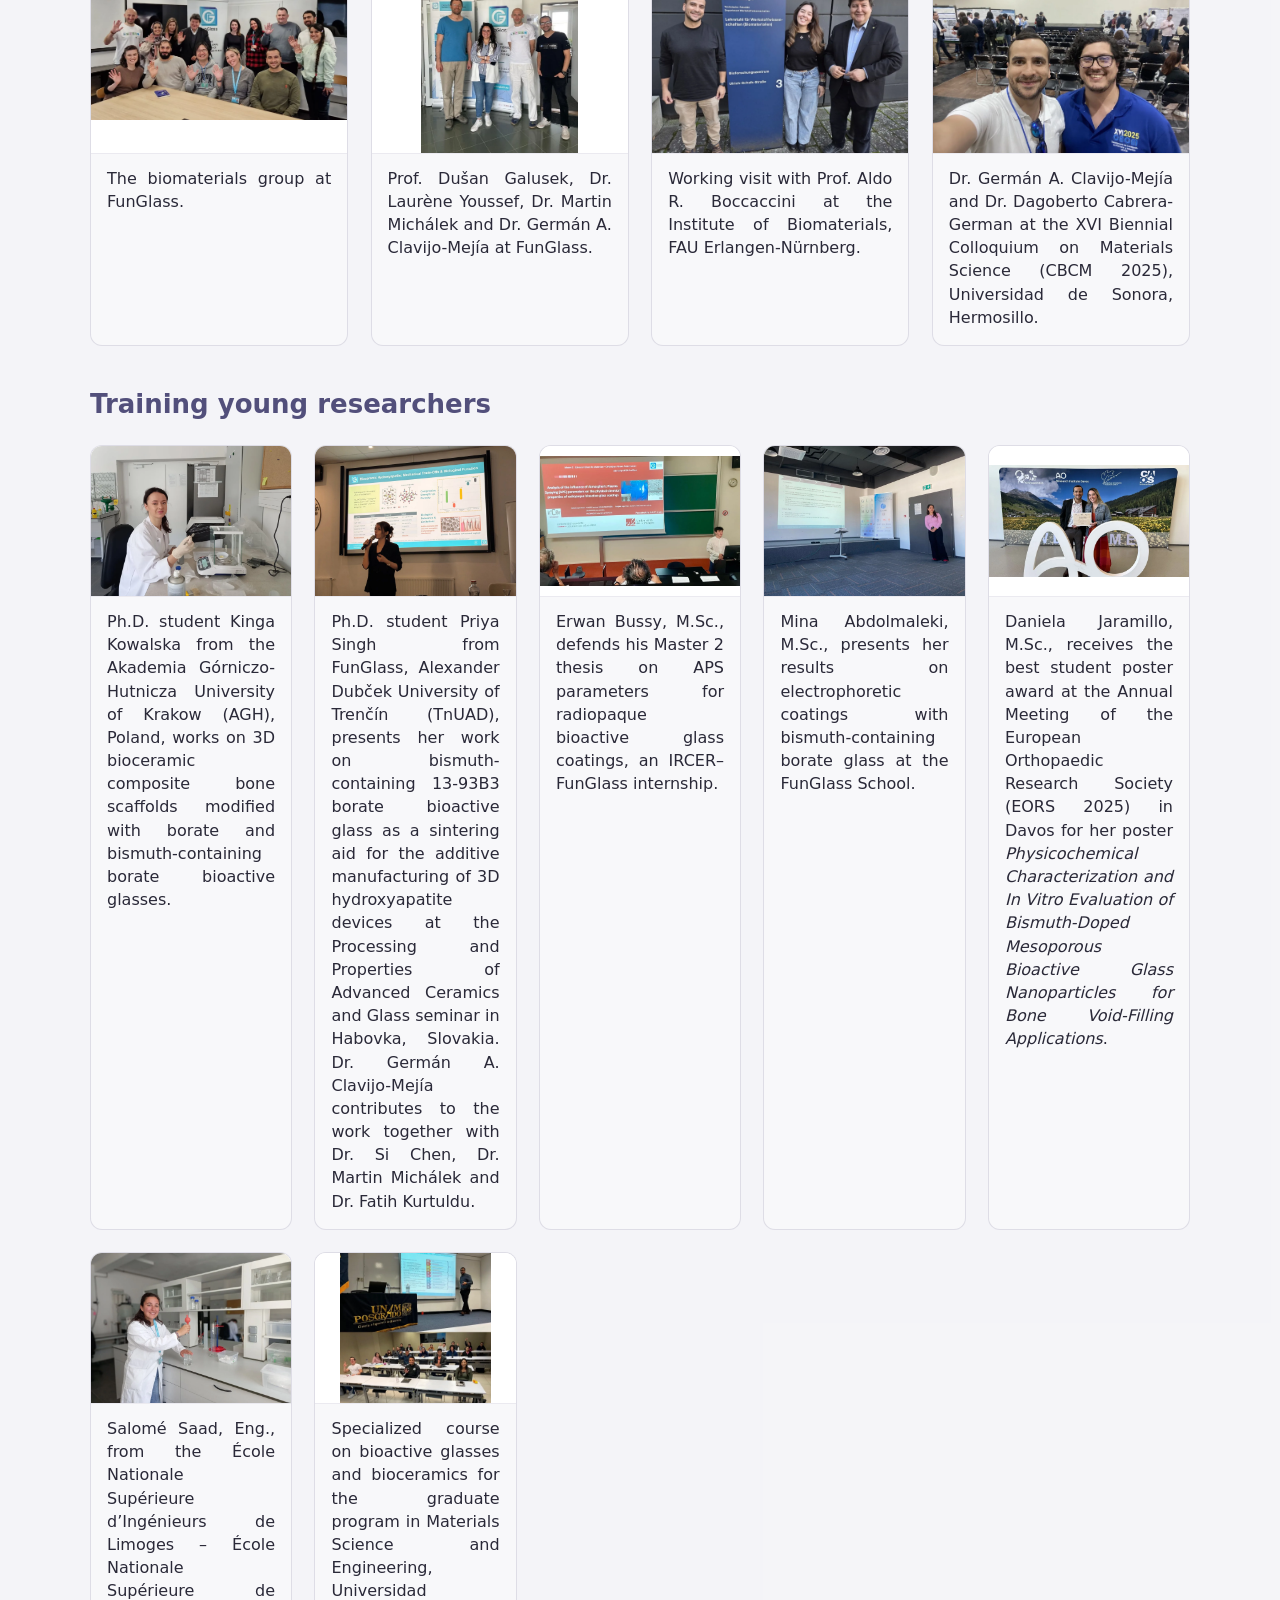
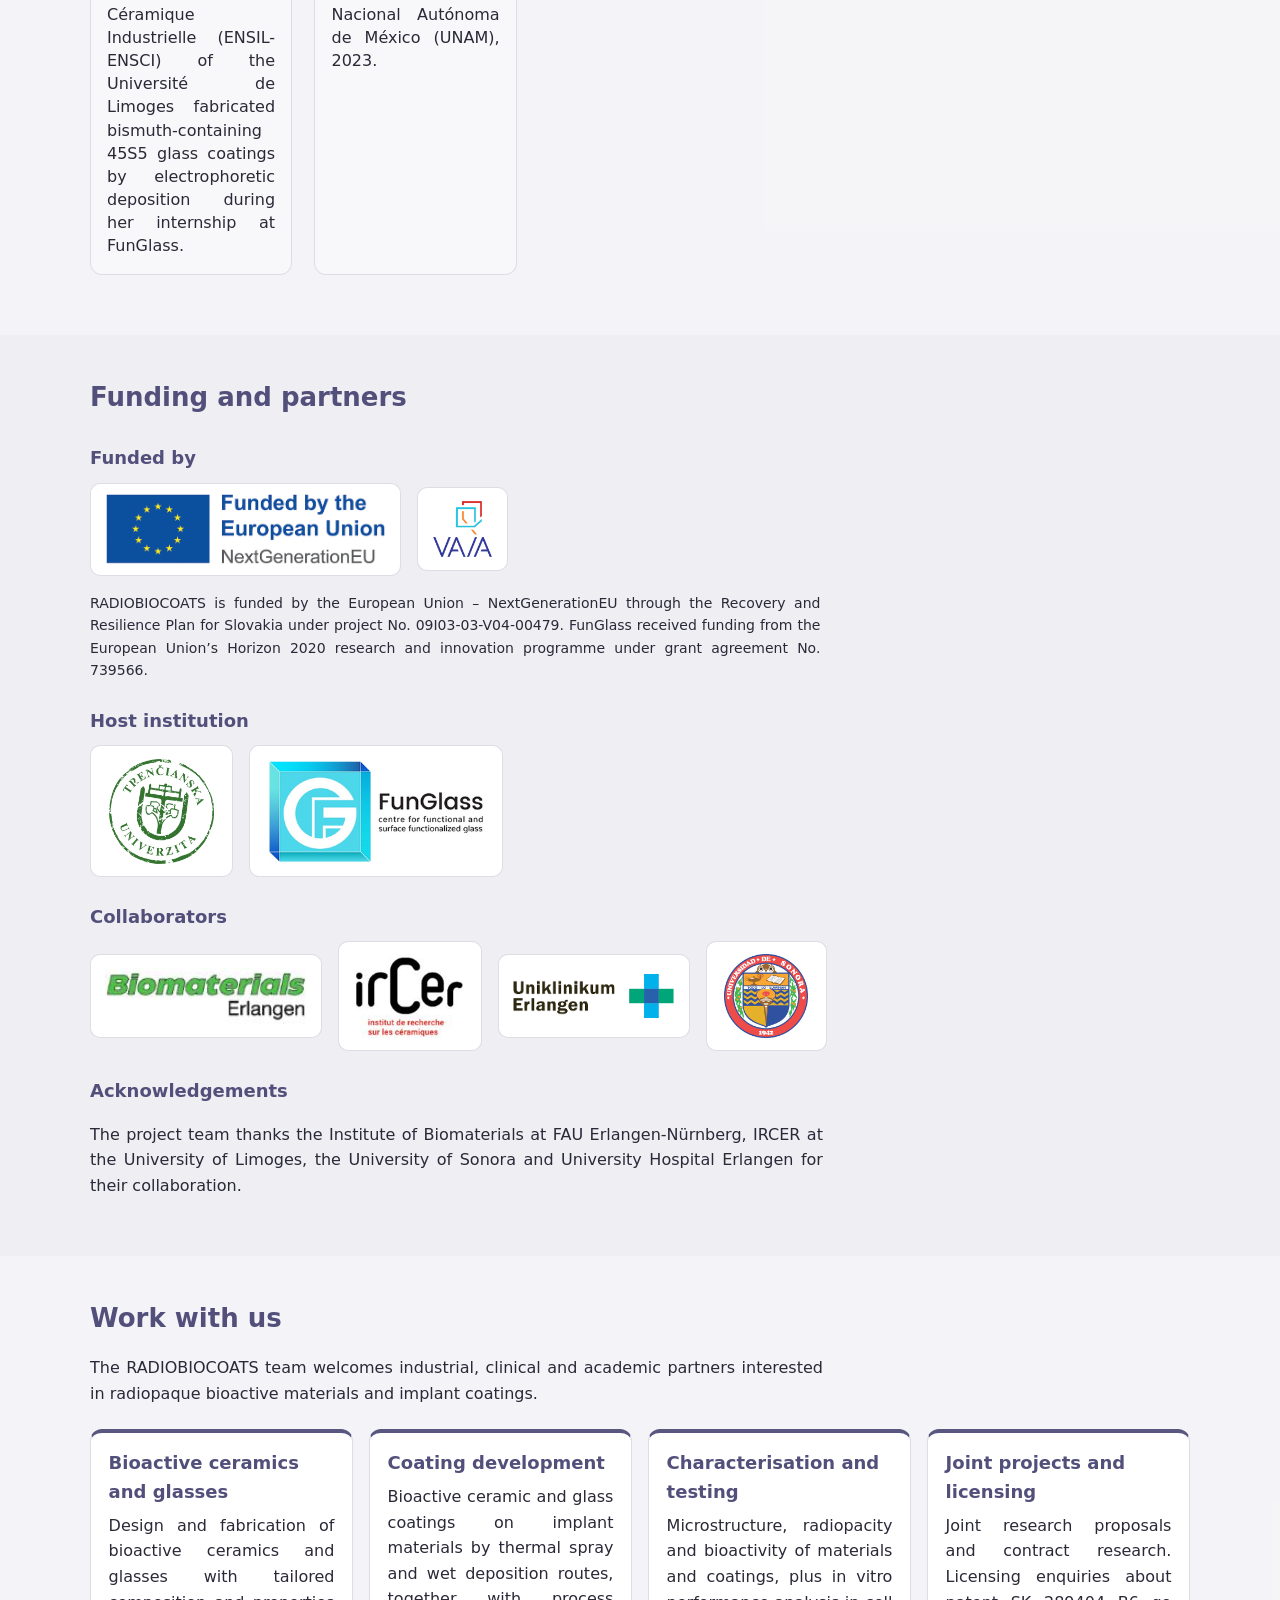
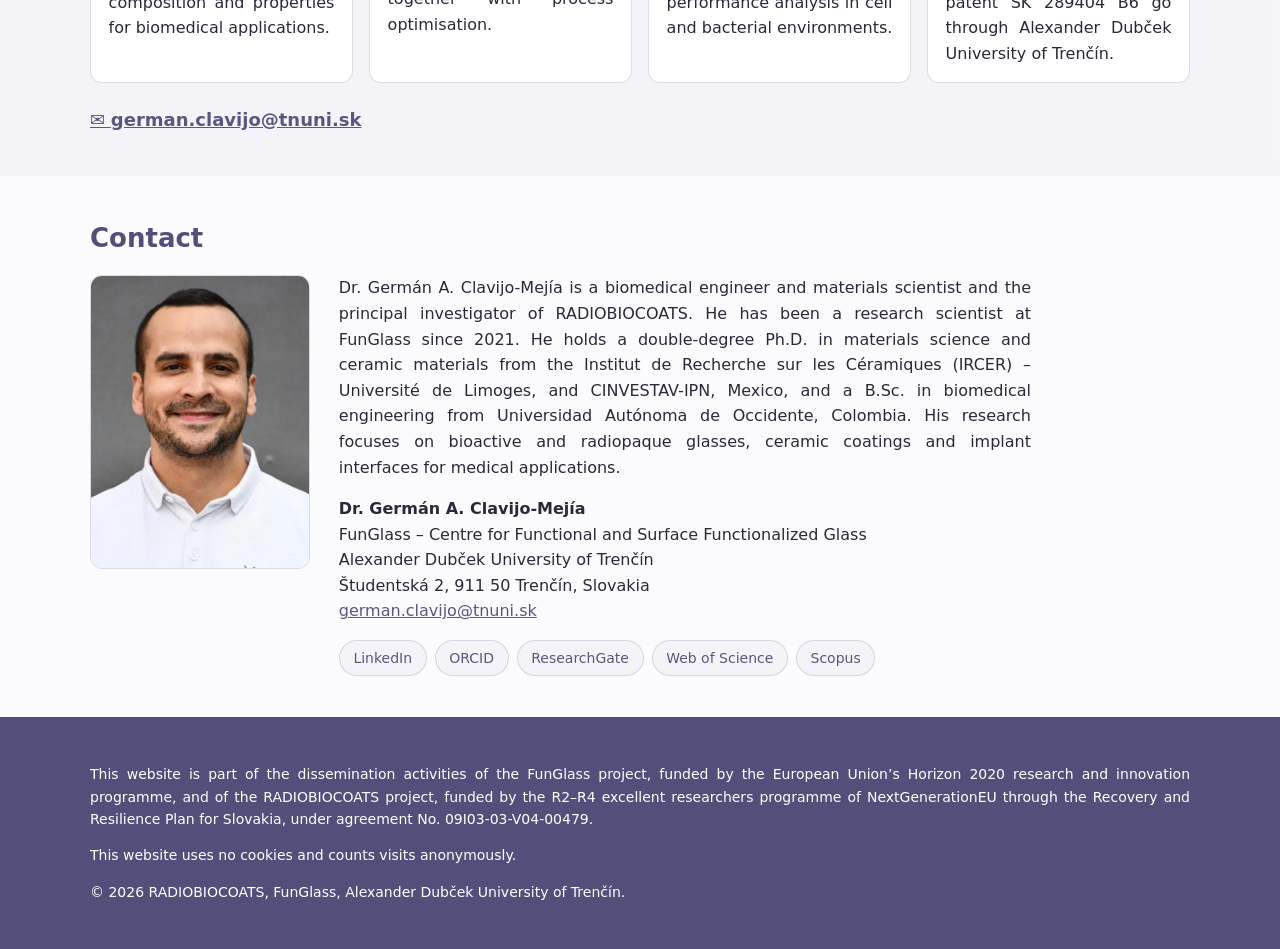
==== commit e4c324cb: "Publications, patent and presentations use full width Co-Authored-By: Claude Opus 5.5 <noreply@anthr" ====
--- a/index.html
+++ b/index.html
@@ -18,7 +18,7 @@
 <meta property="og:image:alt" content="Collage of RADIOBIOCOATS work: glass, coatings, radiographs and cell cultures.">
 <meta name="twitter:card" content="summary_large_image">
 <link rel="icon" href="assets/img/logo-mark.png">
-<link rel="stylesheet" href="style.css?v=4.17">
+<link rel="stylesheet" href="style.css?v=4.18">
 </head>
 <body>
 <header class="top"><div class="wrap">
--- a/style.css
+++ b/style.css
@@ -417,3 +417,4 @@
 .paper-card img{width:90px}
 #video .yt{margin-left:auto;margin-right:auto}
 #video .note{text-align:center;max-width:840px;margin-left:auto;margin-right:auto}
+.pubs,.talks{max-width:none}
